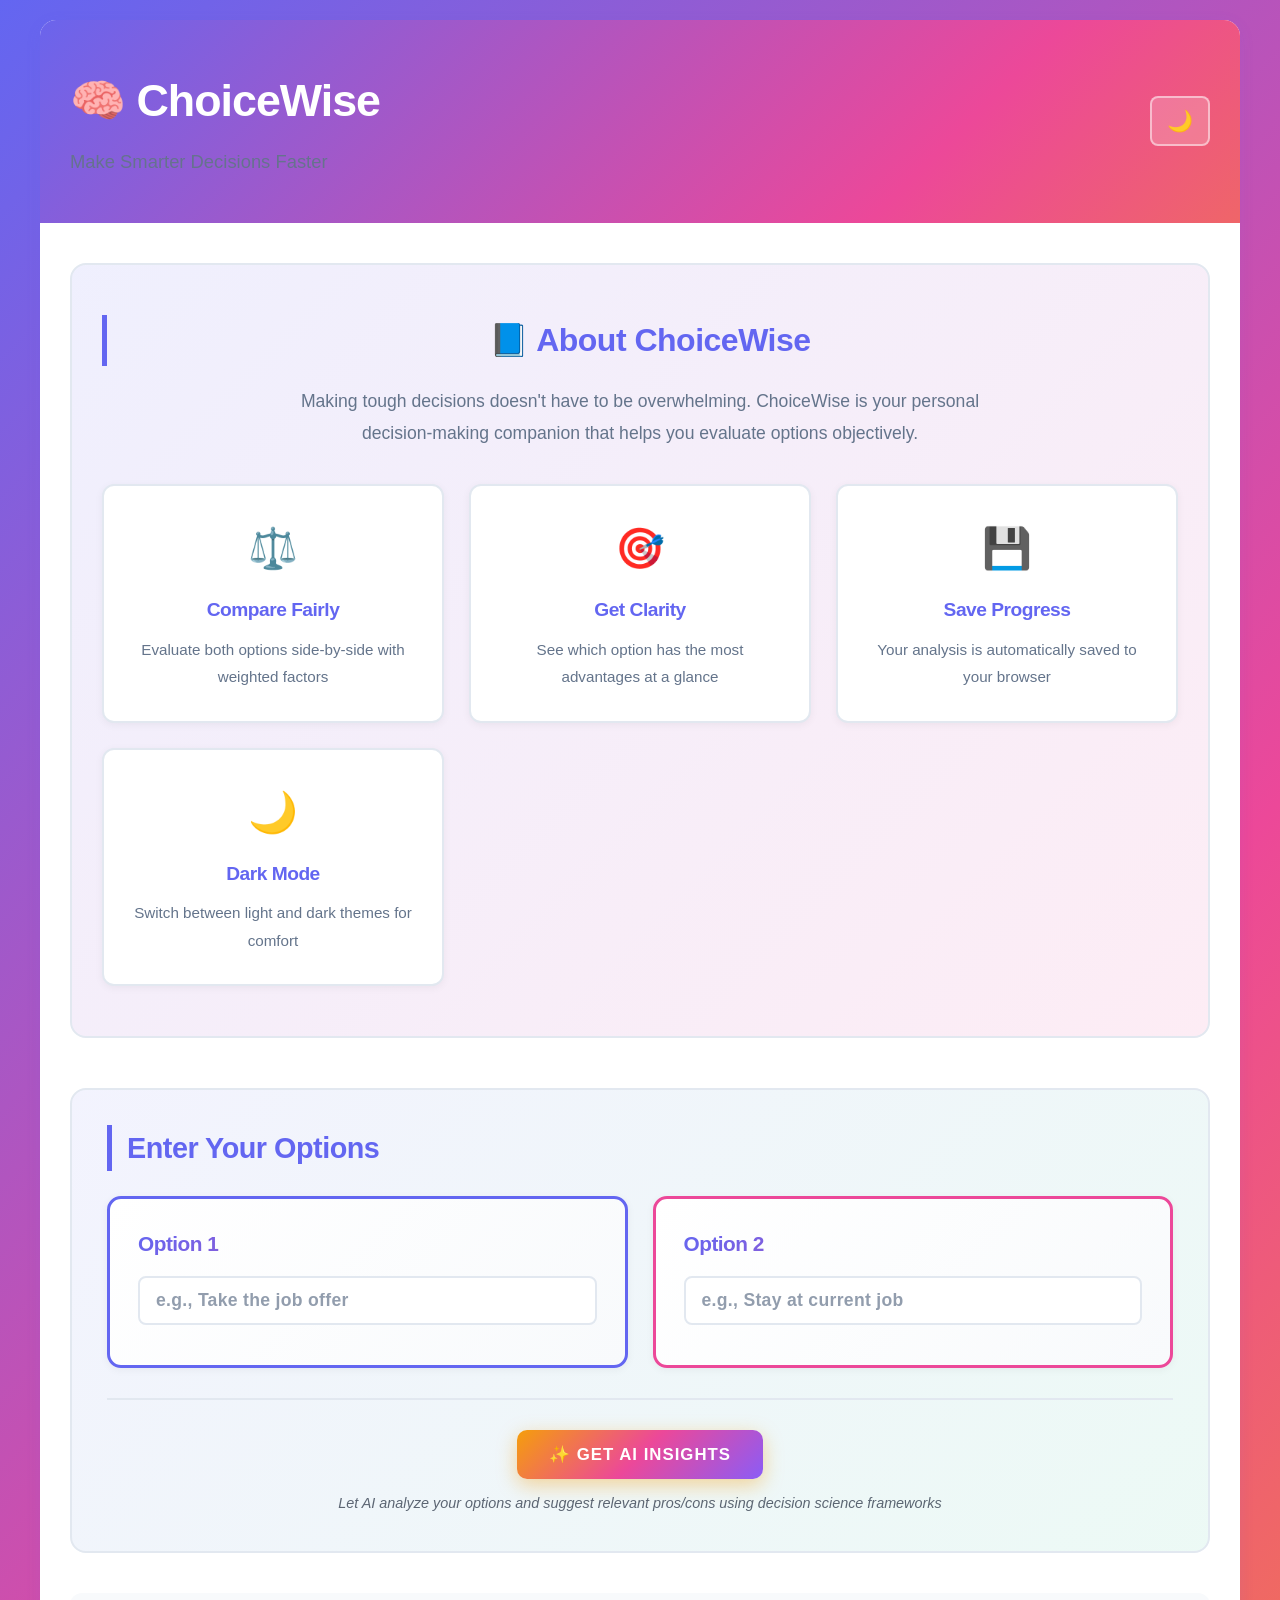
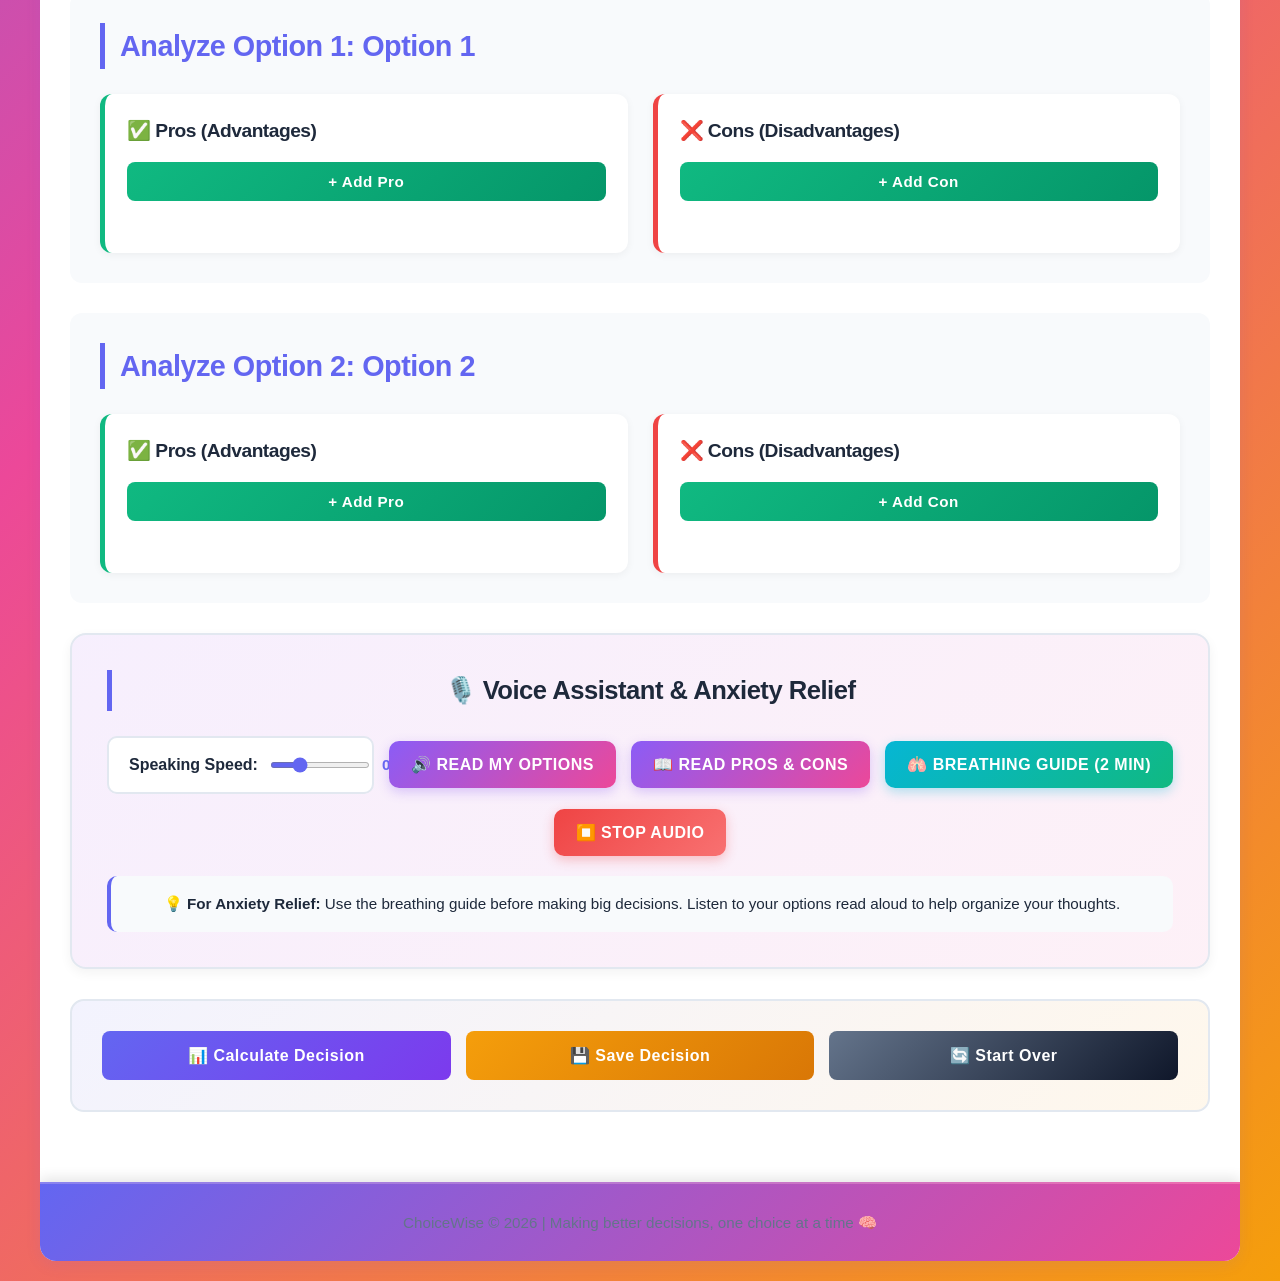
==== index.html @ 2fb67bb5 "Add files via upload" ====
<!DOCTYPE html>
<html lang="en">
<head>
    <meta charset="UTF-8">
    <meta name="viewport" content="width=device-width, initial-scale=1.0">
    <title>ChoiceWise - Smart Decision Making Tool</title>
    <link rel="stylesheet" href="style.css">
</head>
<body>
    <div class="container">
        <!-- HEADER -->
        <header>
            <div class="header-top">
                <div class="header-logo">
                    <h1>🧠 ChoiceWise</h1>
                    <p class="subtitle">Make Smarter Decisions Faster</p>
                </div>
                <button id="darkModeBtn" onclick="toggleDarkMode()" class="btn-theme" title="Toggle Dark Mode">🌙</button>
            </div>
        </header>

        <main>
            <!-- ABOUT SECTION -->
            <section class="about-section">
                <div class="about-container">
                    <div class="about-content">
                        <h2>📘 About ChoiceWise</h2>
                        <p>Making tough decisions doesn't have to be overwhelming. ChoiceWise is your personal decision-making companion that helps you evaluate options objectively.</p>
                        <div class="features-grid">
                            <div class="feature-item">
                                <span class="feature-icon">⚖️</span>
                                <h3>Compare Fairly</h3>
                                <p>Evaluate both options side-by-side with weighted factors</p>
                            </div>
                            <div class="feature-item">
                                <span class="feature-icon">🎯</span>
                                <h3>Get Clarity</h3>
                                <p>See which option has the most advantages at a glance</p>
                            </div>
                            <div class="feature-item">
                                <span class="feature-icon">💾</span>
                                <h3>Save Progress</h3>
                                <p>Your analysis is automatically saved to your browser</p>
                            </div>
                            <div class="feature-item">
                                <span class="feature-icon">🌙</span>
                                <h3>Dark Mode</h3>
                                <p>Switch between light and dark themes for comfort</p>
                            </div>
                        </div>
                    </div>
                </div>
            </section>

            <!-- SECTION 1: INPUT OPTIONS -->
            <section class="options-section">
                <h2>Enter Your Options</h2>
                <div class="options-container">
                    <!-- OPTION 1 -->
                    <div class="option-box">
                        <h3>Option 1</h3>
                        <input 
                            type="text" 
                            id="option1Input" 
                            placeholder="e.g., Take the job offer"
                            class="input-field input-option"
                        >
                    </div>

                    <!-- OPTION 2 -->
                    <div class="option-box">
                        <h3>Option 2</h3>
                        <input 
                            type="text" 
                            id="option2Input" 
                            placeholder="e.g., Stay at current job"
                            class="input-field input-option"
                        >
                    </div>
                </div>
                
                <!-- AI INSIGHTS BUTTON -->
                <div class="ai-insights-container">
                    <button onclick="generateAIInsights()" class="btn-ai-insights">✨ Get AI Insights</button>
                    <p class="ai-note">Let AI analyze your options and suggest relevant pros/cons using decision science frameworks</p>
                </div>
            </section>

            <!-- SECTION 2: PROS & CONS FOR OPTION 1 -->
            <section class="analysis-section">
                <h2>Analyze Option 1: <span id="option1Label">Option 1</span></h2>
                
                <div class="pros-cons-container">
                    <!-- OPTION 1 PROS -->
                    <div class="pros-section">
                        <h3>✅ Pros (Advantages)</h3>
                        <button onclick="addProInputField(1)" class="btn-add">+ Add Pro</button>
                        <ul id="pros1List" class="items-list"></ul>
                    </div>

                    <!-- OPTION 1 CONS -->
                    <div class="cons-section">
                        <h3>❌ Cons (Disadvantages)</h3>
                        <button onclick="addConInputField(1)" class="btn-add">+ Add Con</button>
                        <ul id="cons1List" class="items-list"></ul>
                    </div>
                </div>
            </section>

            <!-- SECTION 3: PROS & CONS FOR OPTION 2 -->
            <section class="analysis-section">
                <h2>Analyze Option 2: <span id="option2Label">Option 2</span></h2>
                
                <div class="pros-cons-container">
                    <!-- OPTION 2 PROS -->
                    <div class="pros-section">
                        <h3>✅ Pros (Advantages)</h3>
                        <button onclick="addProInputField(2)" class="btn-add">+ Add Pro</button>
                        <ul id="pros2List" class="items-list"></ul>
                    </div>

                    <!-- OPTION 2 CONS -->
                    <div class="cons-section">
                        <h3>❌ Cons (Disadvantages)</h3>
                        <button onclick="addConInputField(2)" class="btn-add">+ Add Con</button>
                        <ul id="cons2List" class="items-list"></ul>
                    </div>
                </div>
            </section>

            <!-- SECTION 3.5: VOICE & ANXIETY RELIEF -->
            <section class="voice-section">
                <h2>🎙️ Voice Assistant & Anxiety Relief</h2>
                
                <div class="voice-controls">
                    <!-- Voice Settings -->
                    <div class="voice-settings">
                        <label for="voiceSpeed">Speaking Speed:</label>
                        <input type="range" id="voiceSpeed" min="0.5" max="2" step="0.1" value="0.9" class="speed-slider">
                        <span id="speedValue">0.9x (Calm & Clear)</span>
                    </div>

                    <!-- Read Options Button -->
                    <button onclick="readOptions()" class="btn-voice">
                        🔊 Read My Options
                    </button>

                    <!-- Read Analysis Button -->
                    <button onclick="readAnalysis()" class="btn-voice">
                        📖 Read Pros & Cons
                    </button>

                    <!-- Breathing Exercise Button -->
                    <button onclick="startBreathingExercise()" class="btn-voice btn-calm">
                        🫁 Breathing Guide (2 min)
                    </button>

                    <!-- Stop Voice Button -->
                    <button onclick="stopVoice()" class="btn-voice btn-stop">
                        ⏹️ Stop Audio
                    </button>
                </div>

                <div class="voice-tips">
                    <p><strong>💡 For Anxiety Relief:</strong> Use the breathing guide before making big decisions. Listen to your options read aloud to help organize your thoughts.</p>
                </div>
            </section>

            <!-- SECTION 4: ACTION BUTTONS -->
            <section class="action-section">
                <button onclick="calculateDecision()" class="btn-calculate">📊 Calculate Decision</button>
                <button onclick="saveDecision()" class="btn-save">💾 Save Decision</button>
                <button onclick="resetAll()" class="btn-reset">🔄 Start Over</button>
            </section>

            <!-- SECTION 5: RESULTS -->
            <section class="results-section" id="resultsSection" style="display: none;">
                <h2>📈 Decision Analysis Results</h2>
                
                <div class="results-grid">
                    <!-- OPTION 1 RESULT -->
                    <div class="result-card">
                        <h3 id="resultOption1Label">Option 1</h3>
                        <div class="score-display">
                            <div class="score-value" id="option1Score">0</div>
                            <div class="score-label">Total Score</div>
                        </div>
                        <div class="score-breakdown">
                            <p><strong>Pros Score:</strong> <span id="option1ProsScore">0</span></p>
                            <p><strong>Cons Score:</strong> <span id="option1ConsScore">0</span></p>
                        </div>
                    </div>

                    <!-- OPTION 2 RESULT -->
                    <div class="result-card">
                        <h3 id="resultOption2Label">Option 2</h3>
                        <div class="score-display">
                            <div class="score-value" id="option2Score">0</div>
                            <div class="score-label">Total Score</div>
                        </div>
                        <div class="score-breakdown">
                            <p><strong>Pros Score:</strong> <span id="option2ProsScore">0</span></p>
                            <p><strong>Cons Score:</strong> <span id="option2ConsScore">0</span></p>
                        </div>
                    </div>
                </div>

                <!-- RECOMMENDATION -->
                <div class="recommendation-box" id="recommendationBox">
                    <h3>🎯 My Recommendation</h3>
                    <div id="recommendation" class="recommendation-text"></div>
                    <p class="recommendation-note">💡 Remember: This analysis is a guide, not the final decision. Trust your intuition too!</p>
                </div>
            </section>
        </main>

        <!-- FOOTER -->
        <footer>
            <p>ChoiceWise © 2026 | Making better decisions, one choice at a time 🧠</p>
        </footer>
    </div>

    <script src="script.js"></script>
</body>
</html>
---- style.css ----
/* ============================================
   DECISION HELPER - STYLE.CSS
   Clean & Professional UI for Decision Making App
   ============================================ */

/* ============ CSS VARIABLES ============ */
:root {
    /* Color Palette - Enhanced & Modern */
    --primary-color: #6366f1;
    --primary-dark: #4f46e5;
    --secondary-color: #ec4899;
    --accent-color: #f59e0b;
    --success-color: #10b981;
    --success-dark: #059669;
    --danger-color: #ef4444;
    --danger-dark: #dc2626;
    --warning-color: #f97316;
    --warning-dark: #ea580c;
    --gray-color: #64748b;
    --gray-dark: #475569;

    /* Light Mode Colors */
    --bg-color: #ffffff;
    --text-color: #1e293b;
    --text-light: #64748b;
    --border-color: #e2e8f0;
    --light-bg: #f8fafc;
    --card-shadow: 0 4px 15px rgba(99, 102, 241, 0.1);
    --page-bg: linear-gradient(135deg, #6366f1 0%, #ec4899 50%, #f59e0b 100%);
}

/* Dark Mode CSS Variables */
body.dark-mode {
    --bg-color: #0f172a;
    --text-color: #f1f5f9;
    --text-light: #cbd5e1;
    --border-color: #334155;
    --light-bg: #1e293b;
    --card-shadow: 0 4px 15px rgba(99, 102, 241, 0.2);
    --page-bg: linear-gradient(135deg, #1a1a3f 0%, #4a1a4f 50%, #3a2a1a 100%);
}

/* ============ GLOBAL STYLES ============ */
* {
    margin: 0;
    padding: 0;
    box-sizing: border-box;
}

html {
    scroll-behavior: smooth;
}

body {
    font-family: 'Segoe UI', Tahoma, Geneva, Verdana, sans-serif;
    background: var(--page-bg);
    color: var(--text-color);
    line-height: 1.6;
    min-height: 100vh;
    padding: 20px;
    transition: background 0.4s ease, color 0.4s ease;
}

/* ============ CONTAINER & LAYOUT ============ */
.container {
    max-width: 1200px;
    margin: 0 auto;
    background-color: var(--bg-color);
    border-radius: 16px;
    box-shadow: var(--card-shadow);
    overflow: hidden;
    transition: background-color 0.4s ease, box-shadow 0.4s ease;
}

main {
    padding: 40px 30px;
}

/* ============ ABOUT SECTION ============ */
.about-section {
    background: linear-gradient(135deg, rgba(99, 102, 241, 0.1) 0%, rgba(236, 72, 153, 0.1) 100%);
    padding: 50px 30px;
    border-radius: 16px;
    margin-bottom: 50px;
    border: 2px solid var(--border-color);
}

.about-container {
    max-width: 100%;
}

.about-content h2 {
    color: var(--primary-color);
    font-size: 2em;
    margin-bottom: 20px;
    text-align: center;
}

.about-content > p {
    font-size: 1.1em;
    text-align: center;
    margin-bottom: 35px;
    line-height: 1.8;
    max-width: 700px;
    margin-left: auto;
    margin-right: auto;
}

.features-grid {
    display: grid;
    grid-template-columns: repeat(auto-fit, minmax(280px, 1fr));
    gap: 25px;
    margin-top: 30px;
}

.feature-item {
    background: var(--bg-color);
    padding: 30px;
    border-radius: 12px;
    text-align: center;
    border: 2px solid var(--border-color);
    transition: all 0.3s ease;
    box-shadow: 0 2px 8px rgba(0, 0, 0, 0.05);
}

.feature-item:hover {
    transform: translateY(-5px);
    border-color: var(--primary-color);
    box-shadow: 0 8px 20px rgba(99, 102, 241, 0.15);
}

.feature-item .feature-icon {
    font-size: 2.5em;
    display: block;
    margin-bottom: 15px;
}

.feature-item h3 {
    color: var(--primary-color);
    margin-bottom: 10px;
    font-size: 1.2em;
}

.feature-item p {
    font-size: 0.95em;
    color: var(--text-light);
    margin: 0;
}

section {
    margin-bottom: 40px;
}

section:last-of-type {
    margin-bottom: 0;
}

/* ============ TYPOGRAPHY ============ */
h1, h2, h3, h4, h5, h6 {
    font-weight: 700;
    letter-spacing: -0.5px;
}

h2 {
    color: var(--primary-color);
    font-size: 1.8em;
    margin-bottom: 25px;
    padding-left: 15px;
    border-left: 5px solid var(--primary-color);
    transition: color 0.3s ease;
}

h3 {
    color: var(--text-color);
    font-size: 1.2em;
    margin-bottom: 15px;
}

p {
    color: var(--text-light);
    line-height: 1.8;
}

/* ============ HEADER SECTION ============ */
header {
    background: var(--page-bg);
    color: white;
    padding: 45px 30px;
    text-align: center;
    background-attachment: fixed;
}

.header-top {
    display: flex;
    justify-content: space-between;
    align-items: center;
    margin-bottom: 0;
    flex-wrap: wrap;
    gap: 20px;
}

.header-logo {
    flex: 1;
    text-align: left;
}

header h1 {
    font-size: 2.8em;
    margin: 0;
    text-transform: none;
    font-weight: 800;
    letter-spacing: -1px;
}

.subtitle {
    font-size: 1.15em;
    opacity: 0.95;
    margin-top: 8px;
    margin-bottom: 0;
    font-weight: 500;
}

/* Dark Mode Button */
.btn-theme {
    background-color: rgba(255, 255, 255, 0.2);
    color: white;
    border: 2px solid rgba(255, 255, 255, 0.5);
    padding: 10px 15px;
    border-radius: 8px;
    font-size: 1.3em;
    cursor: pointer;
    transition: all 0.3s ease;
    display: flex;
    align-items: center;
    justify-content: center;
    min-width: 50px;
    min-height: 50px;
}

.btn-theme:hover {
    background-color: rgba(255, 255, 255, 0.3);
    border-color: white;
    transform: scale(1.08);
}

.btn-theme:active {
    transform: scale(0.95);
}

/* ============ OPTIONS SECTION (CARDS) ============ */
.options-section {
    background: linear-gradient(135deg, rgba(99, 102, 241, 0.08) 0%, rgba(16, 185, 129, 0.08) 100%);
    padding: 35px;
    border-radius: 16px;
    margin-bottom: 40px;
    transition: background-color 0.4s ease;
    border: 2px solid var(--border-color);
}

.options-container {
    display: grid;
    grid-template-columns: 1fr 1fr;
    gap: 25px;
}

.option-box {
    background: var(--bg-color);
    padding: 28px;
    border-radius: 14px;
    border: 3px solid transparent;
    transition: all 0.3s ease;
    box-shadow: 0 2px 8px rgba(0, 0, 0, 0.05);
    background: linear-gradient(135deg, var(--bg-color) 0%, var(--light-bg) 100%);
}

.option-box:nth-child(1) {
    border-color: var(--primary-color);
}

.option-box:nth-child(2) {
    border-color: var(--secondary-color);
}

.option-box:hover {
    transform: translateY(-5px);
    box-shadow: 0 12px 25px rgba(0, 0, 0, 0.1);
}

.option-box h3 {
    background: linear-gradient(135deg, var(--primary-color) 0%, var(--secondary-color) 100%);
    -webkit-background-clip: text;
    -webkit-text-fill-color: transparent;
    background-clip: text;
    font-size: 1.3em;
    margin-bottom: 15px;
}

/* ============ AI INSIGHTS CONTAINER ============ */
.ai-insights-container {
    text-align: center;
    margin-top: 30px;
    padding-top: 30px;
    border-top: 2px solid var(--border-color);
}

.btn-ai-insights {
    background: linear-gradient(135deg, #f59e0b 0%, #ec4899 50%, #8b5cf6 100%);
    color: white;
    border: none;
    padding: 14px 32px;
    border-radius: 10px;
    font-size: 1.05em;
    font-weight: 700;
    cursor: pointer;
    transition: all 0.3s ease;
    box-shadow: 0 6px 20px rgba(245, 158, 11, 0.4);
    text-transform: uppercase;
    letter-spacing: 1px;
}

.btn-ai-insights:hover {
    transform: translateY(-3px);
    box-shadow: 0 10px 30px rgba(245, 158, 11, 0.6);
}

.btn-ai-insights:active {
    transform: translateY(-1px);
}

.ai-note {
    color: var(--text-color);
    font-size: 0.9em;
    margin-top: 12px;
    font-style: italic;
    opacity: 0.7;
}

/* ============ FORM ELEMENTS ============ */
.form-group {
    margin-bottom: 20px;
}

.input-field {
    width: 100%;
    padding: 12px 16px;
    border: 2px solid var(--border-color);
    border-radius: 8px;
    font-size: 1em;
    background-color: var(--bg-color);
    color: var(--text-color);
    transition: all 0.3s ease;
    margin-bottom: 12px;
    font-family: inherit;
}

.input-field::placeholder {
    color: var(--text-light);
    opacity: 0.7;
}

.input-field:focus {
    outline: none;
    border-color: var(--primary-color);
    box-shadow: 0 0 0 3px rgba(102, 126, 234, 0.15);
    background-color: var(--bg-color);
}

.input-option {
    font-weight: 600;
    font-size: 1.1em;
    letter-spacing: 0.3px;
}

/* Importance Selector */
.importance-selector {
    display: flex;
    align-items: center;
    gap: 12px;
    margin-bottom: 12px;
}

.importance-selector label {
    font-weight: 600;
    font-size: 0.95em;
    color: var(--text-color);
    min-width: 85px;
}

.importance-select {
    flex: 1;
    padding: 10px 12px;
    border: 2px solid var(--border-color);
    border-radius: 8px;
    background-color: var(--bg-color);
    color: var(--text-color);
    font-size: 0.95em;
    cursor: pointer;
    font-family: inherit;
    font-weight: 500;
    transition: all 0.3s ease;
}

.importance-select:focus {
    outline: none;
    border-color: var(--primary-color);
    box-shadow: 0 0 0 3px rgba(102, 126, 234, 0.15);
}

.importance-select:hover {
    border-color: var(--primary-color);
}

/* ============ ANALYSIS SECTIONS (PROS & CONS) ============ */
.analysis-section {
    background: var(--light-bg);
    padding: 30px;
    border-radius: 12px;
    margin-bottom: 30px;
    transition: background-color 0.4s ease;
}

.analysis-section h2 {
    margin-top: 0;
}

.pros-cons-container {
    display: grid;
    grid-template-columns: 1fr 1fr;
    gap: 25px;
}

.pros-section,
.cons-section {
    background: var(--bg-color);
    padding: 22px;
    border-radius: 12px;
    border-left: 5px solid var(--success-color);
    box-shadow: 0 2px 8px rgba(0, 0, 0, 0.05);
    transition: all 0.3s ease;
}

.cons-section {
    border-left-color: var(--danger-color);
}

.pros-section:hover,
.cons-section:hover {
    box-shadow: 0 6px 16px rgba(0, 0, 0, 0.1);
    transform: translateY(-2px);
}

/* ============ ITEM LISTS ============ */
.items-list {
    list-style: none;
    margin-bottom: 15px;
}

.items-list li {
    background-color: var(--light-bg);
    padding: 14px 16px;
    margin-bottom: 10px;
    border-radius: 8px;
    display: flex;
    justify-content: space-between;
    align-items: center;
    border-left: 4px solid var(--primary-color);
    flex-wrap: wrap;
    gap: 10px;
    transition: all 0.3s ease;
    box-shadow: 0 2px 6px rgba(0, 0, 0, 0.05);
}

.items-list li:hover {
    box-shadow: 0 4px 10px rgba(0, 0, 0, 0.1);
    transform: translateX(3px);
}

.items-list li span {
    flex: 1 1 auto;
    min-width: 150px;
    color: var(--text-color);
    font-size: 0.95em;
}

.items-list li .importance-badge {
    background-color: var(--primary-color);
    color: white;
    padding: 5px 12px;
    border-radius: 20px;
    font-size: 0.8em;
    font-weight: 700;
    letter-spacing: 0.5px;
    flex-shrink: 0;
}

.items-list li button {
    background-color: var(--danger-color);
    color: white;
    padding: 6px 14px;
    font-size: 0.85em;
    border-radius: 6px;
    cursor: pointer;
    border: none;
    font-weight: 600;
    transition: all 0.3s ease;
    flex-shrink: 0;
}

.items-list li button:hover {
    background-color: var(--danger-dark);
    transform: scale(1.05);
}

.items-list li button:active {
    transform: scale(0.95);
}

/* ============ BUTTONS ============ */
button {
    cursor: pointer;
    font-size: 1em;
    border: none;
    border-radius: 8px;
    transition: all 0.3s ease;
    font-weight: 600;
    letter-spacing: 0.5px;
    font-family: inherit;
}

button:active {
    transform: scale(0.97);
}

/* Add Button */
.btn-add {
    background: linear-gradient(135deg, var(--success-color) 0%, #059669 100%);
    color: white;
    padding: 11px 20px;
    width: 100%;
    margin-bottom: 15px;
    font-size: 0.95em;
    font-weight: 700;
}

.btn-add:hover {
    background: linear-gradient(135deg, var(--success-dark) 0%, #047857 100%);
    transform: translateY(-2px);
    box-shadow: 0 6px 16px rgba(16, 185, 129, 0.4);
}

/* ============ VOICE SECTION ============ */
.voice-section {
    background: linear-gradient(135deg, rgba(147, 51, 234, 0.08) 0%, rgba(236, 72, 153, 0.08) 100%);
    padding: 35px;
    border-radius: 16px;
    margin-bottom: 30px;
    border: 2px solid var(--border-color);
    box-shadow: 0 4px 12px rgba(0, 0, 0, 0.05);
}

.voice-section h2 {
    color: var(--text-color);
    margin-bottom: 25px;
    text-align: center;
    font-size: 1.6em;
}

.voice-controls {
    display: flex;
    flex-wrap: wrap;
    gap: 15px;
    justify-content: center;
    align-items: center;
    margin-bottom: 20px;
}

.voice-settings {
    display: flex;
    align-items: center;
    gap: 12px;
    background: var(--bg-color);
    padding: 14px 20px;
    border-radius: 10px;
    border: 2px solid var(--border-color);
    flex: 1;
    min-width: 250px;
}

.voice-settings label {
    font-weight: 600;
    color: var(--text-color);
    min-width: fit-content;
}

.speed-slider {
    flex: 1;
    min-width: 100px;
    height: 6px;
    border-radius: 3px;
    background: var(--border-color);
    outline: none;
    cursor: pointer;
    accent-color: var(--primary-color);
}

#speedValue {
    color: var(--primary-color);
    font-weight: 700;
    font-size: 0.95em;
    min-width: fit-content;
}

.btn-voice {
    background: linear-gradient(135deg, #8b5cf6 0%, #ec4899 100%);
    color: white;
    border: none;
    padding: 14px 22px;
    border-radius: 10px;
    font-size: 1em;
    font-weight: 700;
    cursor: pointer;
    transition: all 0.3s ease;
    box-shadow: 0 4px 12px rgba(139, 92, 246, 0.3);
    white-space: nowrap;
    text-transform: uppercase;
    letter-spacing: 0.5px;
}

.btn-voice:hover {
    transform: translateY(-3px);
    box-shadow: 0 8px 20px rgba(139, 92, 246, 0.5);
}

.btn-voice:active {
    transform: translateY(-1px);
}

.btn-calm {
    background: linear-gradient(135deg, #06b6d4 0%, #10b981 100%);
    box-shadow: 0 4px 12px rgba(6, 182, 212, 0.3);
}

.btn-calm:hover {
    box-shadow: 0 8px 20px rgba(6, 182, 212, 0.5);
}

.btn-stop {
    background: linear-gradient(135deg, #ef4444 0%, #f87171 100%);
    box-shadow: 0 4px 12px rgba(239, 68, 68, 0.3);
}

.btn-stop:hover {
    box-shadow: 0 8px 20px rgba(239, 68, 68, 0.5);
}

.voice-tips {
    background: var(--light-bg);
    padding: 16px 20px;
    border-radius: 10px;
    border-left: 4px solid var(--primary-color);
    margin-top: 20px;
    text-align: center;
}

.voice-tips p {
    color: var(--text-color);
    font-size: 0.95em;
    margin: 0;
    line-height: 1.6;
}

/* Dark mode adjustments */
.dark-mode .voice-section {
    background: linear-gradient(135deg, rgba(139, 92, 246, 0.12) 0%, rgba(236, 72, 153, 0.12) 100%);
}

/* ============ ACTION SECTION ============ */
.action-section {
    display: flex;
    flex-wrap: wrap;
    gap: 15px;
    justify-content: center;
    background: linear-gradient(135deg, rgba(99, 102, 241, 0.08) 0%, rgba(249, 158, 11, 0.08) 100%);
    padding: 30px;
    border-radius: 14px;
    margin-bottom: 30px;
    transition: background-color 0.4s ease;
    border: 2px solid var(--border-color);
}

.action-section button {
    flex: 1;
    min-width: 180px;
    padding: 15px 30px;
    font-size: 1em;
}

/* Calculate Button */
.btn-calculate {
    background: linear-gradient(135deg, var(--primary-color) 0%, #7c3aed 100%);
    color: white;
}

.btn-calculate:hover {
    background: linear-gradient(135deg, var(--primary-dark) 0%, #6d28d9 100%);
    transform: translateY(-2px);
    box-shadow: 0 8px 20px rgba(99, 102, 241, 0.5);
}

/* Save Button */
.btn-save {
    background: linear-gradient(135deg, var(--accent-color) 0%, #d97706 100%);
    color: white;
}

.btn-save:hover {
    background: linear-gradient(135deg, #f59e0b 0%, #b45309 100%);
    transform: translateY(-2px);
    box-shadow: 0 8px 20px rgba(245, 158, 11, 0.5);
}

/* Reset Button */
.btn-reset {
    background: linear-gradient(135deg, var(--gray-color) 0%, #0f172a 100%);
    color: white;
}

.btn-reset:hover {
    background: linear-gradient(135deg, var(--gray-dark) 0%, #1e293b 100%);
    transform: translateY(-2px);
    box-shadow: 0 8px 16px rgba(0, 0, 0, 0.3);
}

/* ============ RESULTS SECTION ============ */
.results-section {
    background: linear-gradient(135deg, rgba(99, 102, 241, 0.08) 0%, rgba(16, 185, 129, 0.08) 100%);
    padding: 35px;
    border-radius: 14px;
    animation: slideIn 0.5s cubic-bezier(0.34, 1.56, 0.64, 1);
    transition: background-color 0.4s ease;
    border: 2px solid var(--border-color);
}

@keyframes slideIn {
    from {
        opacity: 0;
        transform: translateY(20px);
    }
    to {
        opacity: 1;
        transform: translateY(0);
    }
}

/* Results Grid */
.results-grid {
    display: grid;
    grid-template-columns: 1fr 1fr;
    gap: 25px;
    margin-bottom: 30px;
}

/* Result Cards */
.result-card {
    background: var(--bg-color);
    padding: 28px;
    border-radius: 12px;
    border: 2px solid var(--border-color);
    text-align: center;
    transition: all 0.3s ease;
    box-shadow: 0 4px 12px rgba(0, 0, 0, 0.05);
}

.result-card:hover {
    transform: translateY(-5px);
    box-shadow: 0 12px 28px rgba(0, 0, 0, 0.12);
    border-color: var(--primary-color);
}

.result-card h3 {
    color: var(--primary-color);
    margin-bottom: 20px;
    font-size: 1.3em;
}

/* Score Display */
.score-display {
    background: var(--page-bg);
    color: white;
    padding: 30px;
    border-radius: 12px;
    margin-bottom: 20px;
    box-shadow: 0 6px 16px rgba(102, 126, 234, 0.2);
}

.score-value {
    font-size: 3.5em;
    font-weight: 800;
    margin-bottom: 12px;
    letter-spacing: -1px;
}

.score-label {
    font-size: 1.05em;
    opacity: 0.95;
    font-weight: 500;
}

/* Score Breakdown */
.score-breakdown {
    text-align: left;
}

.score-breakdown p {
    padding: 12px 0;
    border-bottom: 1px solid var(--border-color);
    color: var(--text-color);
    display: flex;
    justify-content: space-between;
    align-items: center;
    font-size: 0.95em;
}

.score-breakdown p:last-child {
    border-bottom: none;
}

.score-breakdown strong {
    color: var(--text-color);
    font-weight: 700;
}

/* ============ RECOMMENDATION BOX ============ */
.recommendation-box {
    background: linear-gradient(135deg, rgba(99, 102, 241, 0.05) 0%, rgba(236, 72, 153, 0.05) 100%);
    padding: 35px;
    border-radius: 14px;
    border: 3px solid var(--primary-color);
    text-align: center;
    box-shadow: 0 4px 12px rgba(99, 102, 241, 0.1);
    transition: all 0.3s ease;
}

.recommendation-box:hover {
    box-shadow: 0 12px 28px rgba(99, 102, 241, 0.2);
    transform: translateY(-3px);
}

.recommendation-box h3 {
    color: var(--primary-color);
    margin-bottom: 18px;
    font-size: 1.4em;
}

.recommendation-text {
    font-size: 1.1em;
    font-weight: 600;
    margin-bottom: 18px;
    line-height: 1.9;
    color: var(--text-color);
}

.recommendation-text p {
    margin-bottom: 10px;
}

.recommendation-note {
    font-size: 0.9em;
    color: var(--text-light);
    font-style: italic;
    margin-top: 15px;
}

/* ============ FOOTER ============ */
footer {
    background: linear-gradient(135deg, var(--primary-color) 0%, var(--secondary-color) 100%);
    color: white;
    text-align: center;
    padding: 25px 30px;
    border-top: 2px solid rgba(255, 255, 255, 0.2);
    font-size: 0.95em;
    font-weight: 500;
    box-shadow: 0 -4px 12px rgba(0, 0, 0, 0.1);
}

.dark-mode footer {
    box-shadow: 0 -4px 12px rgba(0, 0, 0, 0.3);
}

/* ============ RESPONSIVE DESIGN ============ */
@media (max-width: 900px) {
    main {
        padding: 30px 20px;
    }

    header {
        padding: 30px 20px;
    }

    header h1 {
        font-size: 2em;
    }

    h2 {
        font-size: 1.5em;
    }
}

@media (max-width: 768px) {
    /* Grid Layouts */
    .options-container,
    .pros-cons-container,
    .results-grid {
        grid-template-columns: 1fr;
        gap: 20px;
    }

    /* Header */
    .header-top {
        flex-direction: column;
        align-items: stretch;
    }

    header h1 {
        font-size: 1.6em;
    }

    .btn-theme {
        align-self: flex-start;
    }

    /* Action Buttons */
    .action-section {
        flex-direction: column;
        gap: 10px;
    }

    .action-section button {
        width: 100%;
        min-width: unset;
    }

    /* Voice Controls */
    .voice-controls {
        flex-direction: column;
    }

    .voice-settings {
        flex: 1;
        width: 100%;
        min-width: unset;
    }

    .btn-voice {
        width: 100%;
    }

    /* Lists */
    .items-list li {
        flex-direction: column;
        align-items: flex-start;
    }

    /* Score Display */
    .score-value {
        font-size: 2.5em;
    }

    /* Main Padding */
    main {
        padding: 20px 15px;
    }

    section {
        margin-bottom: 30px;
    }

    .analysis-section,
    .options-section {
        padding: 20px;
    }
}

@media (max-width: 480px) {
    /* Container & Borders */
    .container {
        border-radius: 8px;
    }

    /* Header */
    header {
        padding: 20px 15px;
        text-align: left;
    }

    .header-top {
        gap: 10px;
    }

    header h1 {
        font-size: 1.3em;
        margin-bottom: 5px;
    }

    .subtitle {
        font-size: 0.9em;
    }

    /* Typography */
    h2 {
        font-size: 1.2em;
        margin-bottom: 15px;
        padding-left: 12px;
    }

    h3 {
        font-size: 1em;
    }

    /* Sections */
    main {
        padding: 15px;
    }

    section {
        margin-bottom: 20px;
    }

    .analysis-section {
        padding: 15px;
    }

    .result-card {
        padding: 15px;
    }

    .recommendation-box {
        padding: 18px;
    }

    /* Forms */
    .importance-selector {
        flex-direction: column;
        align-items: flex-start;
        gap: 8px;
    }

    .importance-selector label {
        min-width: none;
    }

    .importance-select {
        width: 100%;
    }

    /* Buttons */
    .btn-add,
    .action-section button,
    .btn-voice {
        padding: 12px 15px;
        font-size: 0.9em;
    }

    .voice-settings {
        flex-direction: column;
        align-items: flex-start;
        gap: 8px;
    }

    .speed-slider {
        width: 100%;
    }

    /* Score */
    .score-value {
        font-size: 2em;
    }

    /* Footer */
    footer {
        padding: 15px;
        font-size: 0.85em;
    }

    .items-list li .importance-badge {
        padding: 4px 8px;
        font-size: 0.7em;
    }

    .items-list li button {
        padding: 5px 10px;
        font-size: 0.8em;
    }
}
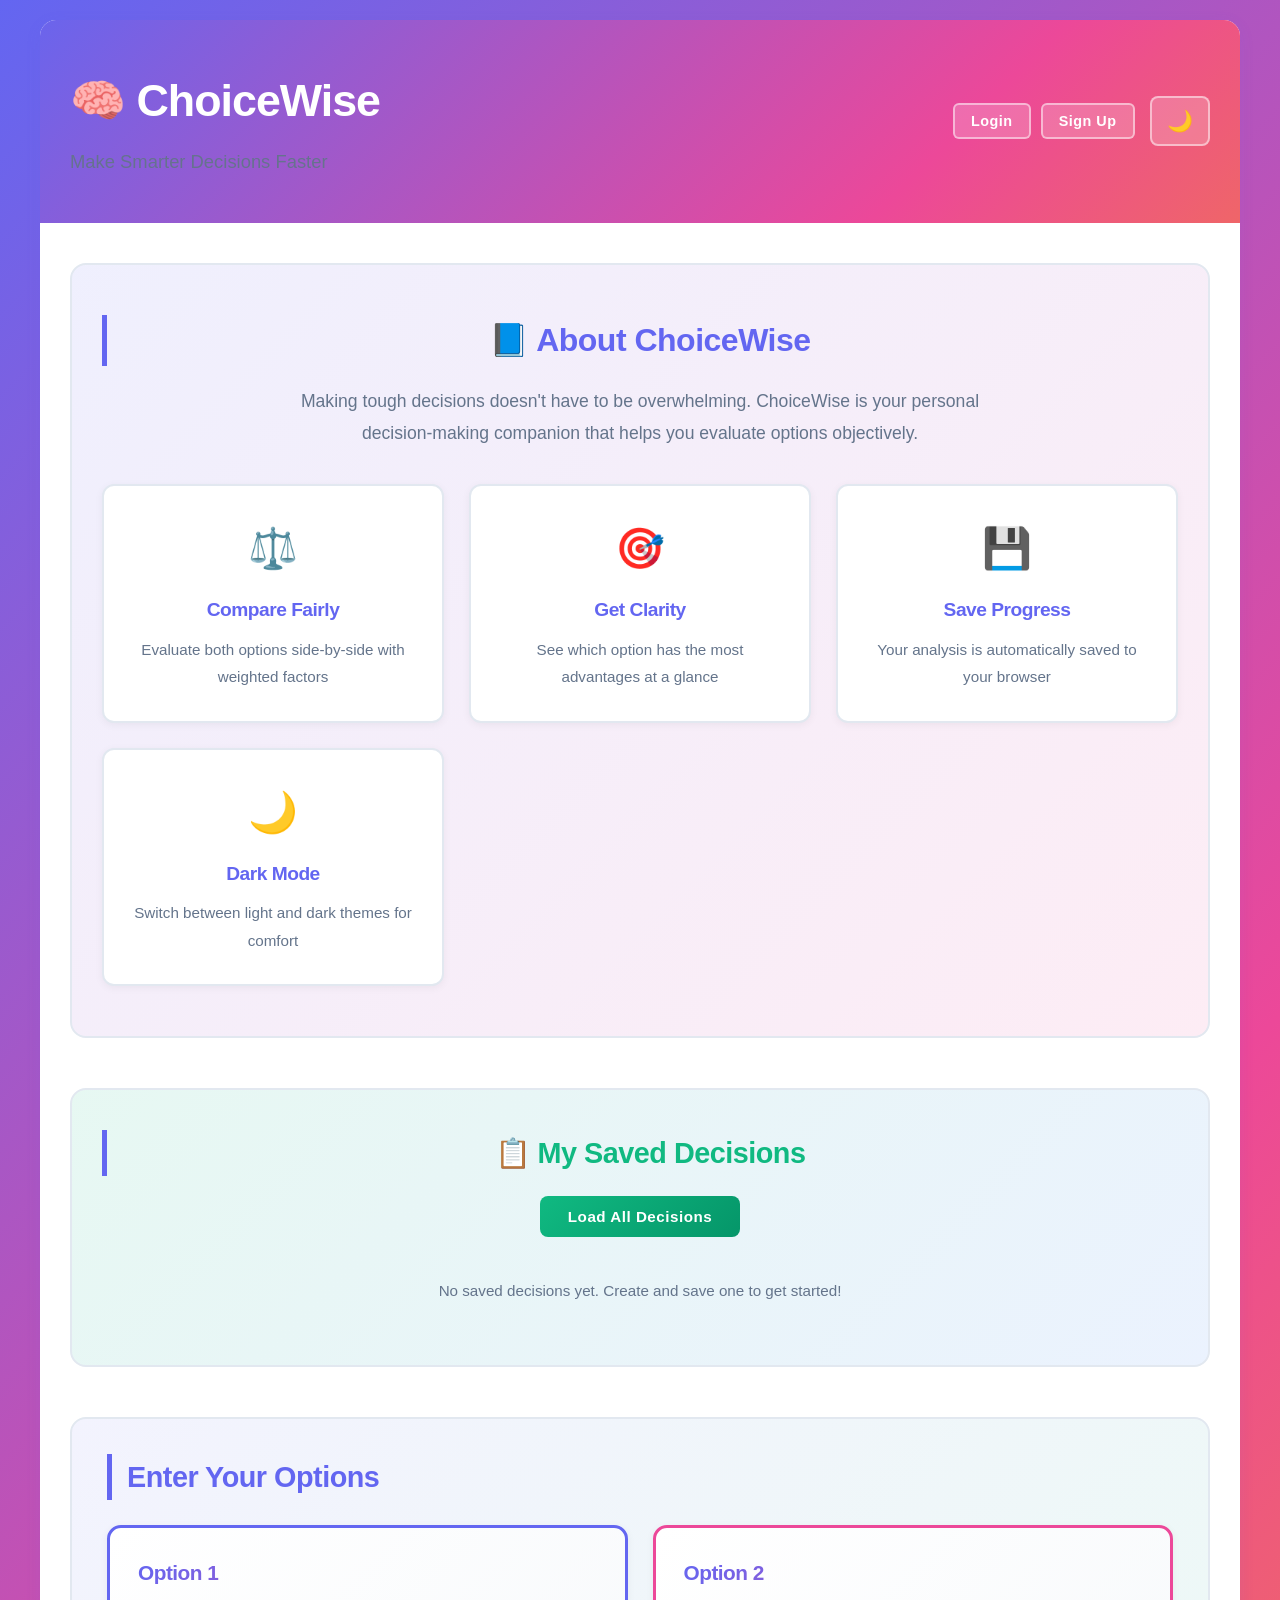
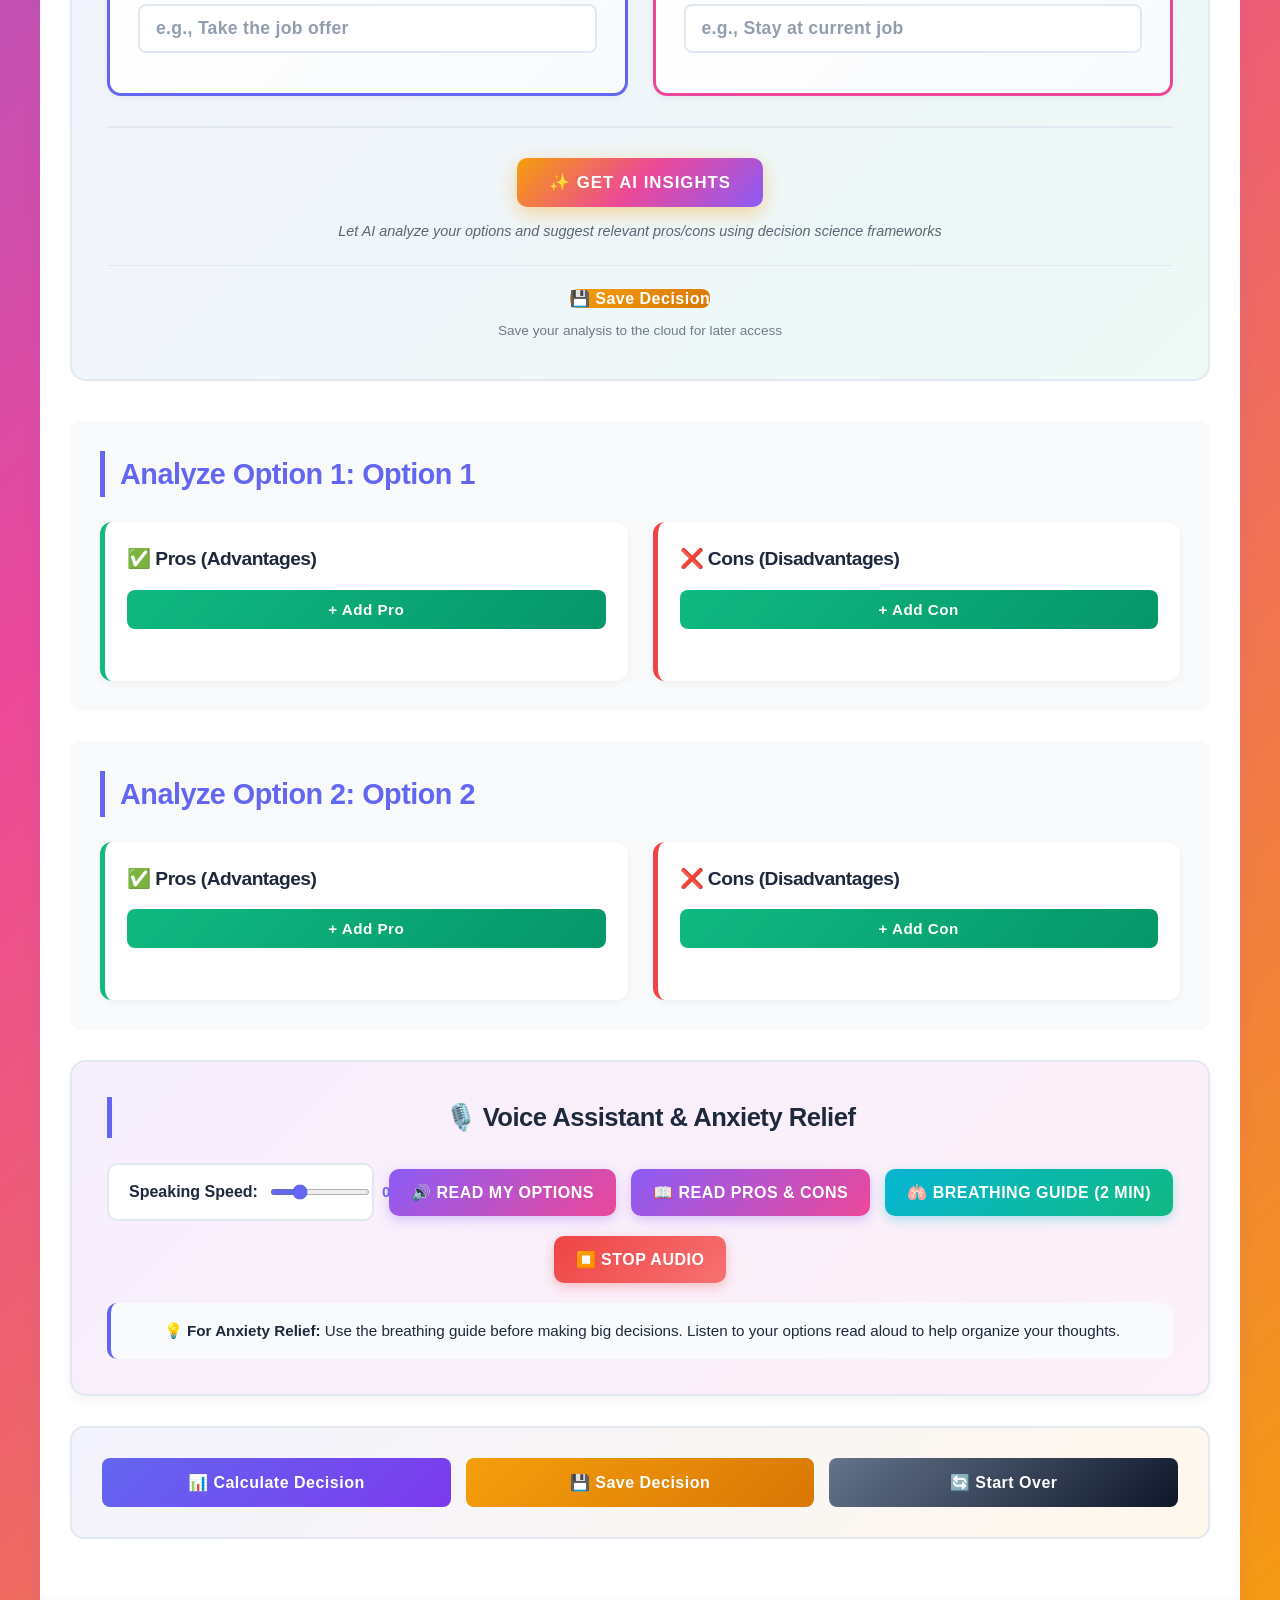
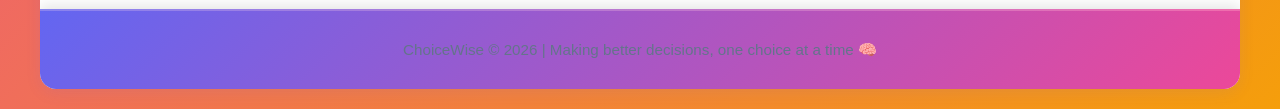
==== commit 9642d766: "Initial commit: ChoiceWise ready for Render" ====
--- a/index.html
+++ b/index.html
@@ -1,225 +1,290 @@
-<!DOCTYPE html>
-<html lang="en">
-<head>
-    <meta charset="UTF-8">
-    <meta name="viewport" content="width=device-width, initial-scale=1.0">
-    <title>ChoiceWise - Smart Decision Making Tool</title>
-    <link rel="stylesheet" href="style.css">
-</head>
-<body>
-    <div class="container">
-        <!-- HEADER -->
-        <header>
-            <div class="header-top">
-                <div class="header-logo">
-                    <h1>🧠 ChoiceWise</h1>
-                    <p class="subtitle">Make Smarter Decisions Faster</p>
-                </div>
-                <button id="darkModeBtn" onclick="toggleDarkMode()" class="btn-theme" title="Toggle Dark Mode">🌙</button>
-            </div>
-        </header>
-
-        <main>
-            <!-- ABOUT SECTION -->
-            <section class="about-section">
-                <div class="about-container">
-                    <div class="about-content">
-                        <h2>📘 About ChoiceWise</h2>
-                        <p>Making tough decisions doesn't have to be overwhelming. ChoiceWise is your personal decision-making companion that helps you evaluate options objectively.</p>
-                        <div class="features-grid">
-                            <div class="feature-item">
-                                <span class="feature-icon">⚖️</span>
-                                <h3>Compare Fairly</h3>
-                                <p>Evaluate both options side-by-side with weighted factors</p>
-                            </div>
-                            <div class="feature-item">
-                                <span class="feature-icon">🎯</span>
-                                <h3>Get Clarity</h3>
-                                <p>See which option has the most advantages at a glance</p>
-                            </div>
-                            <div class="feature-item">
-                                <span class="feature-icon">💾</span>
-                                <h3>Save Progress</h3>
-                                <p>Your analysis is automatically saved to your browser</p>
-                            </div>
-                            <div class="feature-item">
-                                <span class="feature-icon">🌙</span>
-                                <h3>Dark Mode</h3>
-                                <p>Switch between light and dark themes for comfort</p>
-                            </div>
-                        </div>
-                    </div>
-                </div>
-            </section>
-
-            <!-- SECTION 1: INPUT OPTIONS -->
-            <section class="options-section">
-                <h2>Enter Your Options</h2>
-                <div class="options-container">
-                    <!-- OPTION 1 -->
-                    <div class="option-box">
-                        <h3>Option 1</h3>
-                        <input 
-                            type="text" 
-                            id="option1Input" 
-                            placeholder="e.g., Take the job offer"
-                            class="input-field input-option"
-                        >
-                    </div>
-
-                    <!-- OPTION 2 -->
-                    <div class="option-box">
-                        <h3>Option 2</h3>
-                        <input 
-                            type="text" 
-                            id="option2Input" 
-                            placeholder="e.g., Stay at current job"
-                            class="input-field input-option"
-                        >
-                    </div>
-                </div>
-                
-                <!-- AI INSIGHTS BUTTON -->
-                <div class="ai-insights-container">
-                    <button onclick="generateAIInsights()" class="btn-ai-insights">✨ Get AI Insights</button>
-                    <p class="ai-note">Let AI analyze your options and suggest relevant pros/cons using decision science frameworks</p>
-                </div>
-            </section>
-
-            <!-- SECTION 2: PROS & CONS FOR OPTION 1 -->
-            <section class="analysis-section">
-                <h2>Analyze Option 1: <span id="option1Label">Option 1</span></h2>
-                
-                <div class="pros-cons-container">
-                    <!-- OPTION 1 PROS -->
-                    <div class="pros-section">
-                        <h3>✅ Pros (Advantages)</h3>
-                        <button onclick="addProInputField(1)" class="btn-add">+ Add Pro</button>
-                        <ul id="pros1List" class="items-list"></ul>
-                    </div>
-
-                    <!-- OPTION 1 CONS -->
-                    <div class="cons-section">
-                        <h3>❌ Cons (Disadvantages)</h3>
-                        <button onclick="addConInputField(1)" class="btn-add">+ Add Con</button>
-                        <ul id="cons1List" class="items-list"></ul>
-                    </div>
-                </div>
-            </section>
-
-            <!-- SECTION 3: PROS & CONS FOR OPTION 2 -->
-            <section class="analysis-section">
-                <h2>Analyze Option 2: <span id="option2Label">Option 2</span></h2>
-                
-                <div class="pros-cons-container">
-                    <!-- OPTION 2 PROS -->
-                    <div class="pros-section">
-                        <h3>✅ Pros (Advantages)</h3>
-                        <button onclick="addProInputField(2)" class="btn-add">+ Add Pro</button>
-                        <ul id="pros2List" class="items-list"></ul>
-                    </div>
-
-                    <!-- OPTION 2 CONS -->
-                    <div class="cons-section">
-                        <h3>❌ Cons (Disadvantages)</h3>
-                        <button onclick="addConInputField(2)" class="btn-add">+ Add Con</button>
-                        <ul id="cons2List" class="items-list"></ul>
-                    </div>
-                </div>
-            </section>
-
-            <!-- SECTION 3.5: VOICE & ANXIETY RELIEF -->
-            <section class="voice-section">
-                <h2>🎙️ Voice Assistant & Anxiety Relief</h2>
-                
-                <div class="voice-controls">
-                    <!-- Voice Settings -->
-                    <div class="voice-settings">
-                        <label for="voiceSpeed">Speaking Speed:</label>
-                        <input type="range" id="voiceSpeed" min="0.5" max="2" step="0.1" value="0.9" class="speed-slider">
-                        <span id="speedValue">0.9x (Calm & Clear)</span>
-                    </div>
-
-                    <!-- Read Options Button -->
-                    <button onclick="readOptions()" class="btn-voice">
-                        🔊 Read My Options
-                    </button>
-
-                    <!-- Read Analysis Button -->
-                    <button onclick="readAnalysis()" class="btn-voice">
-                        📖 Read Pros & Cons
-                    </button>
-
-                    <!-- Breathing Exercise Button -->
-                    <button onclick="startBreathingExercise()" class="btn-voice btn-calm">
-                        🫁 Breathing Guide (2 min)
-                    </button>
-
-                    <!-- Stop Voice Button -->
-                    <button onclick="stopVoice()" class="btn-voice btn-stop">
-                        ⏹️ Stop Audio
-                    </button>
-                </div>
-
-                <div class="voice-tips">
-                    <p><strong>💡 For Anxiety Relief:</strong> Use the breathing guide before making big decisions. Listen to your options read aloud to help organize your thoughts.</p>
-                </div>
-            </section>
-
-            <!-- SECTION 4: ACTION BUTTONS -->
-            <section class="action-section">
-                <button onclick="calculateDecision()" class="btn-calculate">📊 Calculate Decision</button>
-                <button onclick="saveDecision()" class="btn-save">💾 Save Decision</button>
-                <button onclick="resetAll()" class="btn-reset">🔄 Start Over</button>
-            </section>
-
-            <!-- SECTION 5: RESULTS -->
-            <section class="results-section" id="resultsSection" style="display: none;">
-                <h2>📈 Decision Analysis Results</h2>
-                
-                <div class="results-grid">
-                    <!-- OPTION 1 RESULT -->
-                    <div class="result-card">
-                        <h3 id="resultOption1Label">Option 1</h3>
-                        <div class="score-display">
-                            <div class="score-value" id="option1Score">0</div>
-                            <div class="score-label">Total Score</div>
-                        </div>
-                        <div class="score-breakdown">
-                            <p><strong>Pros Score:</strong> <span id="option1ProsScore">0</span></p>
-                            <p><strong>Cons Score:</strong> <span id="option1ConsScore">0</span></p>
-                        </div>
-                    </div>
-
-                    <!-- OPTION 2 RESULT -->
-                    <div class="result-card">
-                        <h3 id="resultOption2Label">Option 2</h3>
-                        <div class="score-display">
-                            <div class="score-value" id="option2Score">0</div>
-                            <div class="score-label">Total Score</div>
-                        </div>
-                        <div class="score-breakdown">
-                            <p><strong>Pros Score:</strong> <span id="option2ProsScore">0</span></p>
-                            <p><strong>Cons Score:</strong> <span id="option2ConsScore">0</span></p>
-                        </div>
-                    </div>
-                </div>
-
-                <!-- RECOMMENDATION -->
-                <div class="recommendation-box" id="recommendationBox">
-                    <h3>🎯 My Recommendation</h3>
-                    <div id="recommendation" class="recommendation-text"></div>
-                    <p class="recommendation-note">💡 Remember: This analysis is a guide, not the final decision. Trust your intuition too!</p>
-                </div>
-            </section>
-        </main>
-
-        <!-- FOOTER -->
-        <footer>
-            <p>ChoiceWise © 2026 | Making better decisions, one choice at a time 🧠</p>
-        </footer>
-    </div>
-
-    <script src="script.js"></script>
-</body>
-</html>
+<!DOCTYPE html>
+<html lang="en">
+<head>
+    <meta charset="UTF-8">
+    <meta name="viewport" content="width=device-width, initial-scale=1.0">
+    <title>ChoiceWise - Smart Decision Making Tool</title>
+    <link rel="stylesheet" href="style.css">
+</head>
+<body>
+    <div class="container">
+        <!-- HEADER -->
+        <header>
+            <div class="header-top">
+                <div class="header-logo">
+                    <h1>🧠 ChoiceWise</h1>
+                    <p class="subtitle">Make Smarter Decisions Faster</p>
+                </div>
+                <div class="header-actions">
+                    <div id="userProfile" class="user-profile" style="display: none;">
+                        <span id="userGreeting">👤 Guest</span>
+                        <button onclick="logout()" class="btn-logout">Logout</button>
+                    </div>
+                    <div id="authButtons" class="auth-buttons">
+                        <button onclick="openAuthModal('login')" class="btn-login">Login</button>
+                        <button onclick="openAuthModal('signup')" class="btn-signup">Sign Up</button>
+                    </div>
+                    <button id="darkModeBtn" onclick="toggleDarkMode()" class="btn-theme" title="Toggle Dark Mode">🌙</button>
+                </div>
+            </div>
+        </header>
+
+        <!-- AUTH MODAL -->
+        <div id="authModal" class="auth-modal" style="display: none;">
+            <div class="auth-modal-content">
+                <button onclick="closeAuthModal()" class="btn-close-modal">✕</button>
+                
+                <!-- LOGIN FORM -->
+                <div id="loginForm" class="auth-form" style="display: none;">
+                    <h2>Login</h2>
+                    <input type="text" id="loginUsername" placeholder="Username" class="auth-input">
+                    <input type="password" id="loginPassword" placeholder="Password" class="auth-input">
+                    <button onclick="handleLogin()" class="btn-auth">Login</button>
+                    <p class="auth-toggle">Don't have an account? <a onclick="openAuthModal('signup')">Sign Up</a></p>
+                </div>
+
+                <!-- SIGNUP FORM -->
+                <div id="signupForm" class="auth-form" style="display: none;">
+                    <h2>Create Account</h2>
+                    <input type="text" id="signupUsername" placeholder="Username" class="auth-input">
+                    <input type="email" id="signupEmail" placeholder="Email (optional)" class="auth-input">
+                    <input type="password" id="signupPassword" placeholder="Password" class="auth-input">
+                    <input type="password" id="signupPasswordConfirm" placeholder="Confirm Password" class="auth-input">
+                    <button onclick="handleSignup()" class="btn-auth">Sign Up</button>
+                    <p class="auth-toggle">Already have an account? <a onclick="openAuthModal('login')">Login</a></p>
+                </div>
+            </div>
+        </div>
+
+        <main>
+            <!-- ABOUT SECTION -->
+            <section class="about-section">
+                <div class="about-container">
+                    <div class="about-content">
+                        <h2>📘 About ChoiceWise</h2>
+                        <p>Making tough decisions doesn't have to be overwhelming. ChoiceWise is your personal decision-making companion that helps you evaluate options objectively.</p>
+                        <div class="features-grid">
+                            <div class="feature-item">
+                                <span class="feature-icon">⚖️</span>
+                                <h3>Compare Fairly</h3>
+                                <p>Evaluate both options side-by-side with weighted factors</p>
+                            </div>
+                            <div class="feature-item">
+                                <span class="feature-icon">🎯</span>
+                                <h3>Get Clarity</h3>
+                                <p>See which option has the most advantages at a glance</p>
+                            </div>
+                            <div class="feature-item">
+                                <span class="feature-icon">💾</span>
+                                <h3>Save Progress</h3>
+                                <p>Your analysis is automatically saved to your browser</p>
+                            </div>
+                            <div class="feature-item">
+                                <span class="feature-icon">🌙</span>
+                                <h3>Dark Mode</h3>
+                                <p>Switch between light and dark themes for comfort</p>
+                            </div>
+                        </div>
+                    </div>
+                </div>
+            </section>
+
+            <!-- MY DECISIONS SECTION -->
+            <section class="my-decisions-section">
+                <h2>📋 My Saved Decisions</h2>
+                <button onclick="loadAllDecisions()" class="btn-load-all">Load All Decisions</button>
+                <div id="decisionsList" class="decisions-list" style="display: none;">
+                    <table class="decisions-table">
+                        <thead>
+                            <tr>
+                                <th>ID</th>
+                                <th>Option 1</th>
+                                <th>Option 2</th>
+                                <th>Created</th>
+                                <th>Action</th>
+                            </tr>
+                        </thead>
+                        <tbody id="decisionsTableBody">
+                        </tbody>
+                    </table>
+                </div>
+                <p id="noDecisions" class="info-text">No saved decisions yet. Create and save one to get started!</p>
+            </section>
+
+            <!-- SECTION 1: INPUT OPTIONS -->
+            <section class="options-section">
+                <h2>Enter Your Options</h2>
+                <div class="options-container">
+                    <!-- OPTION 1 -->
+                    <div class="option-box">
+                        <h3>Option 1</h3>
+                        <input 
+                            type="text" 
+                            id="option1Input" 
+                            placeholder="e.g., Take the job offer"
+                            class="input-field input-option"
+                        >
+                    </div>
+
+                    <!-- OPTION 2 -->
+                    <div class="option-box">
+                        <h3>Option 2</h3>
+                        <input 
+                            type="text" 
+                            id="option2Input" 
+                            placeholder="e.g., Stay at current job"
+                            class="input-field input-option"
+                        >
+                    </div>
+                </div>
+                
+                <!-- AI INSIGHTS BUTTON -->
+                <div class="ai-insights-container">
+                    <button onclick="generateAIInsights()" class="btn-ai-insights">✨ Get AI Insights</button>
+                    <p class="ai-note">Let AI analyze your options and suggest relevant pros/cons using decision science frameworks</p>
+                </div>
+                
+                <!-- SAVE DECISION BUTTON -->
+                <div class="save-section">
+                    <button onclick="saveDecision()" class="btn-save">💾 Save Decision</button>
+                    <p class="save-note">Save your analysis to the cloud for later access</p>
+                </div>
+            </section>
+
+            <!-- SECTION 2: PROS & CONS FOR OPTION 1 -->
+            <section class="analysis-section">
+                <h2>Analyze Option 1: <span id="option1Label">Option 1</span></h2>
+                
+                <div class="pros-cons-container">
+                    <!-- OPTION 1 PROS -->
+                    <div class="pros-section">
+                        <h3>✅ Pros (Advantages)</h3>
+                        <button onclick="addProInputField(1)" class="btn-add">+ Add Pro</button>
+                        <ul id="pros1List" class="items-list"></ul>
+                    </div>
+
+                    <!-- OPTION 1 CONS -->
+                    <div class="cons-section">
+                        <h3>❌ Cons (Disadvantages)</h3>
+                        <button onclick="addConInputField(1)" class="btn-add">+ Add Con</button>
+                        <ul id="cons1List" class="items-list"></ul>
+                    </div>
+                </div>
+            </section>
+
+            <!-- SECTION 3: PROS & CONS FOR OPTION 2 -->
+            <section class="analysis-section">
+                <h2>Analyze Option 2: <span id="option2Label">Option 2</span></h2>
+                
+                <div class="pros-cons-container">
+                    <!-- OPTION 2 PROS -->
+                    <div class="pros-section">
+                        <h3>✅ Pros (Advantages)</h3>
+                        <button onclick="addProInputField(2)" class="btn-add">+ Add Pro</button>
+                        <ul id="pros2List" class="items-list"></ul>
+                    </div>
+
+                    <!-- OPTION 2 CONS -->
+                    <div class="cons-section">
+                        <h3>❌ Cons (Disadvantages)</h3>
+                        <button onclick="addConInputField(2)" class="btn-add">+ Add Con</button>
+                        <ul id="cons2List" class="items-list"></ul>
+                    </div>
+                </div>
+            </section>
+
+            <!-- SECTION 3.5: VOICE & ANXIETY RELIEF -->
+            <section class="voice-section">
+                <h2>🎙️ Voice Assistant & Anxiety Relief</h2>
+                
+                <div class="voice-controls">
+                    <!-- Voice Settings -->
+                    <div class="voice-settings">
+                        <label for="voiceSpeed">Speaking Speed:</label>
+                        <input type="range" id="voiceSpeed" min="0.5" max="2" step="0.1" value="0.9" class="speed-slider">
+                        <span id="speedValue">0.9x (Calm & Clear)</span>
+                    </div>
+
+                    <!-- Read Options Button -->
+                    <button onclick="readOptions()" class="btn-voice">
+                        🔊 Read My Options
+                    </button>
+
+                    <!-- Read Analysis Button -->
+                    <button onclick="readAnalysis()" class="btn-voice">
+                        📖 Read Pros & Cons
+                    </button>
+
+                    <!-- Breathing Exercise Button -->
+                    <button onclick="startBreathingExercise()" class="btn-voice btn-calm">
+                        🫁 Breathing Guide (2 min)
+                    </button>
+
+                    <!-- Stop Voice Button -->
+                    <button onclick="stopVoice()" class="btn-voice btn-stop">
+                        ⏹️ Stop Audio
+                    </button>
+                </div>
+
+                <div class="voice-tips">
+                    <p><strong>💡 For Anxiety Relief:</strong> Use the breathing guide before making big decisions. Listen to your options read aloud to help organize your thoughts.</p>
+                </div>
+            </section>
+
+            <!-- SECTION 4: ACTION BUTTONS -->
+            <section class="action-section">
+                <button onclick="calculateDecision()" class="btn-calculate">📊 Calculate Decision</button>
+                <button onclick="saveDecision()" class="btn-save">💾 Save Decision</button>
+                <button onclick="resetAll()" class="btn-reset">🔄 Start Over</button>
+            </section>
+
+            <!-- SECTION 5: RESULTS -->
+            <section class="results-section" id="resultsSection" style="display: none;">
+                <h2>📈 Decision Analysis Results</h2>
+                
+                <div class="results-grid">
+                    <!-- OPTION 1 RESULT -->
+                    <div class="result-card">
+                        <h3 id="resultOption1Label">Option 1</h3>
+                        <div class="score-display">
+                            <div class="score-value" id="option1Score">0</div>
+                            <div class="score-label">Total Score</div>
+                        </div>
+                        <div class="score-breakdown">
+                            <p><strong>Pros Score:</strong> <span id="option1ProsScore">0</span></p>
+                            <p><strong>Cons Score:</strong> <span id="option1ConsScore">0</span></p>
+                        </div>
+                    </div>
+
+                    <!-- OPTION 2 RESULT -->
+                    <div class="result-card">
+                        <h3 id="resultOption2Label">Option 2</h3>
+                        <div class="score-display">
+                            <div class="score-value" id="option2Score">0</div>
+                            <div class="score-label">Total Score</div>
+                        </div>
+                        <div class="score-breakdown">
+                            <p><strong>Pros Score:</strong> <span id="option2ProsScore">0</span></p>
+                            <p><strong>Cons Score:</strong> <span id="option2ConsScore">0</span></p>
+                        </div>
+                    </div>
+                </div>
+
+                <!-- RECOMMENDATION -->
+                <div class="recommendation-box" id="recommendationBox">
+                    <h3>🎯 My Recommendation</h3>
+                    <div id="recommendation" class="recommendation-text"></div>
+                    <p class="recommendation-note">💡 Remember: This analysis is a guide, not the final decision. Trust your intuition too!</p>
+                </div>
+            </section>
+        </main>
+
+        <!-- FOOTER -->
+        <footer>
+            <p>ChoiceWise © 2026 | Making better decisions, one choice at a time 🧠</p>
+        </footer>
+    </div>
+
+    <script src="script.js"></script>
+</body>
+</html>
--- a/style.css
+++ b/style.css
@@ -1,1094 +1,1509 @@
-/* ============================================
-   DECISION HELPER - STYLE.CSS
-   Clean & Professional UI for Decision Making App
-   ============================================ */
-
-/* ============ CSS VARIABLES ============ */
-:root {
-    /* Color Palette - Enhanced & Modern */
-    --primary-color: #6366f1;
-    --primary-dark: #4f46e5;
-    --secondary-color: #ec4899;
-    --accent-color: #f59e0b;
-    --success-color: #10b981;
-    --success-dark: #059669;
-    --danger-color: #ef4444;
-    --danger-dark: #dc2626;
-    --warning-color: #f97316;
-    --warning-dark: #ea580c;
-    --gray-color: #64748b;
-    --gray-dark: #475569;
-
-    /* Light Mode Colors */
-    --bg-color: #ffffff;
-    --text-color: #1e293b;
-    --text-light: #64748b;
-    --border-color: #e2e8f0;
-    --light-bg: #f8fafc;
-    --card-shadow: 0 4px 15px rgba(99, 102, 241, 0.1);
-    --page-bg: linear-gradient(135deg, #6366f1 0%, #ec4899 50%, #f59e0b 100%);
-}
-
-/* Dark Mode CSS Variables */
-body.dark-mode {
-    --bg-color: #0f172a;
-    --text-color: #f1f5f9;
-    --text-light: #cbd5e1;
-    --border-color: #334155;
-    --light-bg: #1e293b;
-    --card-shadow: 0 4px 15px rgba(99, 102, 241, 0.2);
-    --page-bg: linear-gradient(135deg, #1a1a3f 0%, #4a1a4f 50%, #3a2a1a 100%);
-}
-
-/* ============ GLOBAL STYLES ============ */
-* {
-    margin: 0;
-    padding: 0;
-    box-sizing: border-box;
-}
-
-html {
-    scroll-behavior: smooth;
-}
-
-body {
-    font-family: 'Segoe UI', Tahoma, Geneva, Verdana, sans-serif;
-    background: var(--page-bg);
-    color: var(--text-color);
-    line-height: 1.6;
-    min-height: 100vh;
-    padding: 20px;
-    transition: background 0.4s ease, color 0.4s ease;
-}
-
-/* ============ CONTAINER & LAYOUT ============ */
-.container {
-    max-width: 1200px;
-    margin: 0 auto;
-    background-color: var(--bg-color);
-    border-radius: 16px;
-    box-shadow: var(--card-shadow);
-    overflow: hidden;
-    transition: background-color 0.4s ease, box-shadow 0.4s ease;
-}
-
-main {
-    padding: 40px 30px;
-}
-
-/* ============ ABOUT SECTION ============ */
-.about-section {
-    background: linear-gradient(135deg, rgba(99, 102, 241, 0.1) 0%, rgba(236, 72, 153, 0.1) 100%);
-    padding: 50px 30px;
-    border-radius: 16px;
-    margin-bottom: 50px;
-    border: 2px solid var(--border-color);
-}
-
-.about-container {
-    max-width: 100%;
-}
-
-.about-content h2 {
-    color: var(--primary-color);
-    font-size: 2em;
-    margin-bottom: 20px;
-    text-align: center;
-}
-
-.about-content > p {
-    font-size: 1.1em;
-    text-align: center;
-    margin-bottom: 35px;
-    line-height: 1.8;
-    max-width: 700px;
-    margin-left: auto;
-    margin-right: auto;
-}
-
-.features-grid {
-    display: grid;
-    grid-template-columns: repeat(auto-fit, minmax(280px, 1fr));
-    gap: 25px;
-    margin-top: 30px;
-}
-
-.feature-item {
-    background: var(--bg-color);
-    padding: 30px;
-    border-radius: 12px;
-    text-align: center;
-    border: 2px solid var(--border-color);
-    transition: all 0.3s ease;
-    box-shadow: 0 2px 8px rgba(0, 0, 0, 0.05);
-}
-
-.feature-item:hover {
-    transform: translateY(-5px);
-    border-color: var(--primary-color);
-    box-shadow: 0 8px 20px rgba(99, 102, 241, 0.15);
-}
-
-.feature-item .feature-icon {
-    font-size: 2.5em;
-    display: block;
-    margin-bottom: 15px;
-}
-
-.feature-item h3 {
-    color: var(--primary-color);
-    margin-bottom: 10px;
-    font-size: 1.2em;
-}
-
-.feature-item p {
-    font-size: 0.95em;
-    color: var(--text-light);
-    margin: 0;
-}
-
-section {
-    margin-bottom: 40px;
-}
-
-section:last-of-type {
-    margin-bottom: 0;
-}
-
-/* ============ TYPOGRAPHY ============ */
-h1, h2, h3, h4, h5, h6 {
-    font-weight: 700;
-    letter-spacing: -0.5px;
-}
-
-h2 {
-    color: var(--primary-color);
-    font-size: 1.8em;
-    margin-bottom: 25px;
-    padding-left: 15px;
-    border-left: 5px solid var(--primary-color);
-    transition: color 0.3s ease;
-}
-
-h3 {
-    color: var(--text-color);
-    font-size: 1.2em;
-    margin-bottom: 15px;
-}
-
-p {
-    color: var(--text-light);
-    line-height: 1.8;
-}
-
-/* ============ HEADER SECTION ============ */
-header {
-    background: var(--page-bg);
-    color: white;
-    padding: 45px 30px;
-    text-align: center;
-    background-attachment: fixed;
-}
-
-.header-top {
-    display: flex;
-    justify-content: space-between;
-    align-items: center;
-    margin-bottom: 0;
-    flex-wrap: wrap;
-    gap: 20px;
-}
-
-.header-logo {
-    flex: 1;
-    text-align: left;
-}
-
-header h1 {
-    font-size: 2.8em;
-    margin: 0;
-    text-transform: none;
-    font-weight: 800;
-    letter-spacing: -1px;
-}
-
-.subtitle {
-    font-size: 1.15em;
-    opacity: 0.95;
-    margin-top: 8px;
-    margin-bottom: 0;
-    font-weight: 500;
-}
-
-/* Dark Mode Button */
-.btn-theme {
-    background-color: rgba(255, 255, 255, 0.2);
-    color: white;
-    border: 2px solid rgba(255, 255, 255, 0.5);
-    padding: 10px 15px;
-    border-radius: 8px;
-    font-size: 1.3em;
-    cursor: pointer;
-    transition: all 0.3s ease;
-    display: flex;
-    align-items: center;
-    justify-content: center;
-    min-width: 50px;
-    min-height: 50px;
-}
-
-.btn-theme:hover {
-    background-color: rgba(255, 255, 255, 0.3);
-    border-color: white;
-    transform: scale(1.08);
-}
-
-.btn-theme:active {
-    transform: scale(0.95);
-}
-
-/* ============ OPTIONS SECTION (CARDS) ============ */
-.options-section {
-    background: linear-gradient(135deg, rgba(99, 102, 241, 0.08) 0%, rgba(16, 185, 129, 0.08) 100%);
-    padding: 35px;
-    border-radius: 16px;
-    margin-bottom: 40px;
-    transition: background-color 0.4s ease;
-    border: 2px solid var(--border-color);
-}
-
-.options-container {
-    display: grid;
-    grid-template-columns: 1fr 1fr;
-    gap: 25px;
-}
-
-.option-box {
-    background: var(--bg-color);
-    padding: 28px;
-    border-radius: 14px;
-    border: 3px solid transparent;
-    transition: all 0.3s ease;
-    box-shadow: 0 2px 8px rgba(0, 0, 0, 0.05);
-    background: linear-gradient(135deg, var(--bg-color) 0%, var(--light-bg) 100%);
-}
-
-.option-box:nth-child(1) {
-    border-color: var(--primary-color);
-}
-
-.option-box:nth-child(2) {
-    border-color: var(--secondary-color);
-}
-
-.option-box:hover {
-    transform: translateY(-5px);
-    box-shadow: 0 12px 25px rgba(0, 0, 0, 0.1);
-}
-
-.option-box h3 {
-    background: linear-gradient(135deg, var(--primary-color) 0%, var(--secondary-color) 100%);
-    -webkit-background-clip: text;
-    -webkit-text-fill-color: transparent;
-    background-clip: text;
-    font-size: 1.3em;
-    margin-bottom: 15px;
-}
-
-/* ============ AI INSIGHTS CONTAINER ============ */
-.ai-insights-container {
-    text-align: center;
-    margin-top: 30px;
-    padding-top: 30px;
-    border-top: 2px solid var(--border-color);
-}
-
-.btn-ai-insights {
-    background: linear-gradient(135deg, #f59e0b 0%, #ec4899 50%, #8b5cf6 100%);
-    color: white;
-    border: none;
-    padding: 14px 32px;
-    border-radius: 10px;
-    font-size: 1.05em;
-    font-weight: 700;
-    cursor: pointer;
-    transition: all 0.3s ease;
-    box-shadow: 0 6px 20px rgba(245, 158, 11, 0.4);
-    text-transform: uppercase;
-    letter-spacing: 1px;
-}
-
-.btn-ai-insights:hover {
-    transform: translateY(-3px);
-    box-shadow: 0 10px 30px rgba(245, 158, 11, 0.6);
-}
-
-.btn-ai-insights:active {
-    transform: translateY(-1px);
-}
-
-.ai-note {
-    color: var(--text-color);
-    font-size: 0.9em;
-    margin-top: 12px;
-    font-style: italic;
-    opacity: 0.7;
-}
-
-/* ============ FORM ELEMENTS ============ */
-.form-group {
-    margin-bottom: 20px;
-}
-
-.input-field {
-    width: 100%;
-    padding: 12px 16px;
-    border: 2px solid var(--border-color);
-    border-radius: 8px;
-    font-size: 1em;
-    background-color: var(--bg-color);
-    color: var(--text-color);
-    transition: all 0.3s ease;
-    margin-bottom: 12px;
-    font-family: inherit;
-}
-
-.input-field::placeholder {
-    color: var(--text-light);
-    opacity: 0.7;
-}
-
-.input-field:focus {
-    outline: none;
-    border-color: var(--primary-color);
-    box-shadow: 0 0 0 3px rgba(102, 126, 234, 0.15);
-    background-color: var(--bg-color);
-}
-
-.input-option {
-    font-weight: 600;
-    font-size: 1.1em;
-    letter-spacing: 0.3px;
-}
-
-/* Importance Selector */
-.importance-selector {
-    display: flex;
-    align-items: center;
-    gap: 12px;
-    margin-bottom: 12px;
-}
-
-.importance-selector label {
-    font-weight: 600;
-    font-size: 0.95em;
-    color: var(--text-color);
-    min-width: 85px;
-}
-
-.importance-select {
-    flex: 1;
-    padding: 10px 12px;
-    border: 2px solid var(--border-color);
-    border-radius: 8px;
-    background-color: var(--bg-color);
-    color: var(--text-color);
-    font-size: 0.95em;
-    cursor: pointer;
-    font-family: inherit;
-    font-weight: 500;
-    transition: all 0.3s ease;
-}
-
-.importance-select:focus {
-    outline: none;
-    border-color: var(--primary-color);
-    box-shadow: 0 0 0 3px rgba(102, 126, 234, 0.15);
-}
-
-.importance-select:hover {
-    border-color: var(--primary-color);
-}
-
-/* ============ ANALYSIS SECTIONS (PROS & CONS) ============ */
-.analysis-section {
-    background: var(--light-bg);
-    padding: 30px;
-    border-radius: 12px;
-    margin-bottom: 30px;
-    transition: background-color 0.4s ease;
-}
-
-.analysis-section h2 {
-    margin-top: 0;
-}
-
-.pros-cons-container {
-    display: grid;
-    grid-template-columns: 1fr 1fr;
-    gap: 25px;
-}
-
-.pros-section,
-.cons-section {
-    background: var(--bg-color);
-    padding: 22px;
-    border-radius: 12px;
-    border-left: 5px solid var(--success-color);
-    box-shadow: 0 2px 8px rgba(0, 0, 0, 0.05);
-    transition: all 0.3s ease;
-}
-
-.cons-section {
-    border-left-color: var(--danger-color);
-}
-
-.pros-section:hover,
-.cons-section:hover {
-    box-shadow: 0 6px 16px rgba(0, 0, 0, 0.1);
-    transform: translateY(-2px);
-}
-
-/* ============ ITEM LISTS ============ */
-.items-list {
-    list-style: none;
-    margin-bottom: 15px;
-}
-
-.items-list li {
-    background-color: var(--light-bg);
-    padding: 14px 16px;
-    margin-bottom: 10px;
-    border-radius: 8px;
-    display: flex;
-    justify-content: space-between;
-    align-items: center;
-    border-left: 4px solid var(--primary-color);
-    flex-wrap: wrap;
-    gap: 10px;
-    transition: all 0.3s ease;
-    box-shadow: 0 2px 6px rgba(0, 0, 0, 0.05);
-}
-
-.items-list li:hover {
-    box-shadow: 0 4px 10px rgba(0, 0, 0, 0.1);
-    transform: translateX(3px);
-}
-
-.items-list li span {
-    flex: 1 1 auto;
-    min-width: 150px;
-    color: var(--text-color);
-    font-size: 0.95em;
-}
-
-.items-list li .importance-badge {
-    background-color: var(--primary-color);
-    color: white;
-    padding: 5px 12px;
-    border-radius: 20px;
-    font-size: 0.8em;
-    font-weight: 700;
-    letter-spacing: 0.5px;
-    flex-shrink: 0;
-}
-
-.items-list li button {
-    background-color: var(--danger-color);
-    color: white;
-    padding: 6px 14px;
-    font-size: 0.85em;
-    border-radius: 6px;
-    cursor: pointer;
-    border: none;
-    font-weight: 600;
-    transition: all 0.3s ease;
-    flex-shrink: 0;
-}
-
-.items-list li button:hover {
-    background-color: var(--danger-dark);
-    transform: scale(1.05);
-}
-
-.items-list li button:active {
-    transform: scale(0.95);
-}
-
-/* ============ BUTTONS ============ */
-button {
-    cursor: pointer;
-    font-size: 1em;
-    border: none;
-    border-radius: 8px;
-    transition: all 0.3s ease;
-    font-weight: 600;
-    letter-spacing: 0.5px;
-    font-family: inherit;
-}
-
-button:active {
-    transform: scale(0.97);
-}
-
-/* Add Button */
-.btn-add {
-    background: linear-gradient(135deg, var(--success-color) 0%, #059669 100%);
-    color: white;
-    padding: 11px 20px;
-    width: 100%;
-    margin-bottom: 15px;
-    font-size: 0.95em;
-    font-weight: 700;
-}
-
-.btn-add:hover {
-    background: linear-gradient(135deg, var(--success-dark) 0%, #047857 100%);
-    transform: translateY(-2px);
-    box-shadow: 0 6px 16px rgba(16, 185, 129, 0.4);
-}
-
-/* ============ VOICE SECTION ============ */
-.voice-section {
-    background: linear-gradient(135deg, rgba(147, 51, 234, 0.08) 0%, rgba(236, 72, 153, 0.08) 100%);
-    padding: 35px;
-    border-radius: 16px;
-    margin-bottom: 30px;
-    border: 2px solid var(--border-color);
-    box-shadow: 0 4px 12px rgba(0, 0, 0, 0.05);
-}
-
-.voice-section h2 {
-    color: var(--text-color);
-    margin-bottom: 25px;
-    text-align: center;
-    font-size: 1.6em;
-}
-
-.voice-controls {
-    display: flex;
-    flex-wrap: wrap;
-    gap: 15px;
-    justify-content: center;
-    align-items: center;
-    margin-bottom: 20px;
-}
-
-.voice-settings {
-    display: flex;
-    align-items: center;
-    gap: 12px;
-    background: var(--bg-color);
-    padding: 14px 20px;
-    border-radius: 10px;
-    border: 2px solid var(--border-color);
-    flex: 1;
-    min-width: 250px;
-}
-
-.voice-settings label {
-    font-weight: 600;
-    color: var(--text-color);
-    min-width: fit-content;
-}
-
-.speed-slider {
-    flex: 1;
-    min-width: 100px;
-    height: 6px;
-    border-radius: 3px;
-    background: var(--border-color);
-    outline: none;
-    cursor: pointer;
-    accent-color: var(--primary-color);
-}
-
-#speedValue {
-    color: var(--primary-color);
-    font-weight: 700;
-    font-size: 0.95em;
-    min-width: fit-content;
-}
-
-.btn-voice {
-    background: linear-gradient(135deg, #8b5cf6 0%, #ec4899 100%);
-    color: white;
-    border: none;
-    padding: 14px 22px;
-    border-radius: 10px;
-    font-size: 1em;
-    font-weight: 700;
-    cursor: pointer;
-    transition: all 0.3s ease;
-    box-shadow: 0 4px 12px rgba(139, 92, 246, 0.3);
-    white-space: nowrap;
-    text-transform: uppercase;
-    letter-spacing: 0.5px;
-}
-
-.btn-voice:hover {
-    transform: translateY(-3px);
-    box-shadow: 0 8px 20px rgba(139, 92, 246, 0.5);
-}
-
-.btn-voice:active {
-    transform: translateY(-1px);
-}
-
-.btn-calm {
-    background: linear-gradient(135deg, #06b6d4 0%, #10b981 100%);
-    box-shadow: 0 4px 12px rgba(6, 182, 212, 0.3);
-}
-
-.btn-calm:hover {
-    box-shadow: 0 8px 20px rgba(6, 182, 212, 0.5);
-}
-
-.btn-stop {
-    background: linear-gradient(135deg, #ef4444 0%, #f87171 100%);
-    box-shadow: 0 4px 12px rgba(239, 68, 68, 0.3);
-}
-
-.btn-stop:hover {
-    box-shadow: 0 8px 20px rgba(239, 68, 68, 0.5);
-}
-
-.voice-tips {
-    background: var(--light-bg);
-    padding: 16px 20px;
-    border-radius: 10px;
-    border-left: 4px solid var(--primary-color);
-    margin-top: 20px;
-    text-align: center;
-}
-
-.voice-tips p {
-    color: var(--text-color);
-    font-size: 0.95em;
-    margin: 0;
-    line-height: 1.6;
-}
-
-/* Dark mode adjustments */
-.dark-mode .voice-section {
-    background: linear-gradient(135deg, rgba(139, 92, 246, 0.12) 0%, rgba(236, 72, 153, 0.12) 100%);
-}
-
-/* ============ ACTION SECTION ============ */
-.action-section {
-    display: flex;
-    flex-wrap: wrap;
-    gap: 15px;
-    justify-content: center;
-    background: linear-gradient(135deg, rgba(99, 102, 241, 0.08) 0%, rgba(249, 158, 11, 0.08) 100%);
-    padding: 30px;
-    border-radius: 14px;
-    margin-bottom: 30px;
-    transition: background-color 0.4s ease;
-    border: 2px solid var(--border-color);
-}
-
-.action-section button {
-    flex: 1;
-    min-width: 180px;
-    padding: 15px 30px;
-    font-size: 1em;
-}
-
-/* Calculate Button */
-.btn-calculate {
-    background: linear-gradient(135deg, var(--primary-color) 0%, #7c3aed 100%);
-    color: white;
-}
-
-.btn-calculate:hover {
-    background: linear-gradient(135deg, var(--primary-dark) 0%, #6d28d9 100%);
-    transform: translateY(-2px);
-    box-shadow: 0 8px 20px rgba(99, 102, 241, 0.5);
-}
-
-/* Save Button */
-.btn-save {
-    background: linear-gradient(135deg, var(--accent-color) 0%, #d97706 100%);
-    color: white;
-}
-
-.btn-save:hover {
-    background: linear-gradient(135deg, #f59e0b 0%, #b45309 100%);
-    transform: translateY(-2px);
-    box-shadow: 0 8px 20px rgba(245, 158, 11, 0.5);
-}
-
-/* Reset Button */
-.btn-reset {
-    background: linear-gradient(135deg, var(--gray-color) 0%, #0f172a 100%);
-    color: white;
-}
-
-.btn-reset:hover {
-    background: linear-gradient(135deg, var(--gray-dark) 0%, #1e293b 100%);
-    transform: translateY(-2px);
-    box-shadow: 0 8px 16px rgba(0, 0, 0, 0.3);
-}
-
-/* ============ RESULTS SECTION ============ */
-.results-section {
-    background: linear-gradient(135deg, rgba(99, 102, 241, 0.08) 0%, rgba(16, 185, 129, 0.08) 100%);
-    padding: 35px;
-    border-radius: 14px;
-    animation: slideIn 0.5s cubic-bezier(0.34, 1.56, 0.64, 1);
-    transition: background-color 0.4s ease;
-    border: 2px solid var(--border-color);
-}
-
-@keyframes slideIn {
-    from {
-        opacity: 0;
-        transform: translateY(20px);
-    }
-    to {
-        opacity: 1;
-        transform: translateY(0);
-    }
-}
-
-/* Results Grid */
-.results-grid {
-    display: grid;
-    grid-template-columns: 1fr 1fr;
-    gap: 25px;
-    margin-bottom: 30px;
-}
-
-/* Result Cards */
-.result-card {
-    background: var(--bg-color);
-    padding: 28px;
-    border-radius: 12px;
-    border: 2px solid var(--border-color);
-    text-align: center;
-    transition: all 0.3s ease;
-    box-shadow: 0 4px 12px rgba(0, 0, 0, 0.05);
-}
-
-.result-card:hover {
-    transform: translateY(-5px);
-    box-shadow: 0 12px 28px rgba(0, 0, 0, 0.12);
-    border-color: var(--primary-color);
-}
-
-.result-card h3 {
-    color: var(--primary-color);
-    margin-bottom: 20px;
-    font-size: 1.3em;
-}
-
-/* Score Display */
-.score-display {
-    background: var(--page-bg);
-    color: white;
-    padding: 30px;
-    border-radius: 12px;
-    margin-bottom: 20px;
-    box-shadow: 0 6px 16px rgba(102, 126, 234, 0.2);
-}
-
-.score-value {
-    font-size: 3.5em;
-    font-weight: 800;
-    margin-bottom: 12px;
-    letter-spacing: -1px;
-}
-
-.score-label {
-    font-size: 1.05em;
-    opacity: 0.95;
-    font-weight: 500;
-}
-
-/* Score Breakdown */
-.score-breakdown {
-    text-align: left;
-}
-
-.score-breakdown p {
-    padding: 12px 0;
-    border-bottom: 1px solid var(--border-color);
-    color: var(--text-color);
-    display: flex;
-    justify-content: space-between;
-    align-items: center;
-    font-size: 0.95em;
-}
-
-.score-breakdown p:last-child {
-    border-bottom: none;
-}
-
-.score-breakdown strong {
-    color: var(--text-color);
-    font-weight: 700;
-}
-
-/* ============ RECOMMENDATION BOX ============ */
-.recommendation-box {
-    background: linear-gradient(135deg, rgba(99, 102, 241, 0.05) 0%, rgba(236, 72, 153, 0.05) 100%);
-    padding: 35px;
-    border-radius: 14px;
-    border: 3px solid var(--primary-color);
-    text-align: center;
-    box-shadow: 0 4px 12px rgba(99, 102, 241, 0.1);
-    transition: all 0.3s ease;
-}
-
-.recommendation-box:hover {
-    box-shadow: 0 12px 28px rgba(99, 102, 241, 0.2);
-    transform: translateY(-3px);
-}
-
-.recommendation-box h3 {
-    color: var(--primary-color);
-    margin-bottom: 18px;
-    font-size: 1.4em;
-}
-
-.recommendation-text {
-    font-size: 1.1em;
-    font-weight: 600;
-    margin-bottom: 18px;
-    line-height: 1.9;
-    color: var(--text-color);
-}
-
-.recommendation-text p {
-    margin-bottom: 10px;
-}
-
-.recommendation-note {
-    font-size: 0.9em;
-    color: var(--text-light);
-    font-style: italic;
-    margin-top: 15px;
-}
-
-/* ============ FOOTER ============ */
-footer {
-    background: linear-gradient(135deg, var(--primary-color) 0%, var(--secondary-color) 100%);
-    color: white;
-    text-align: center;
-    padding: 25px 30px;
-    border-top: 2px solid rgba(255, 255, 255, 0.2);
-    font-size: 0.95em;
-    font-weight: 500;
-    box-shadow: 0 -4px 12px rgba(0, 0, 0, 0.1);
-}
-
-.dark-mode footer {
-    box-shadow: 0 -4px 12px rgba(0, 0, 0, 0.3);
-}
-
-/* ============ RESPONSIVE DESIGN ============ */
-@media (max-width: 900px) {
-    main {
-        padding: 30px 20px;
-    }
-
-    header {
-        padding: 30px 20px;
-    }
-
-    header h1 {
-        font-size: 2em;
-    }
-
-    h2 {
-        font-size: 1.5em;
-    }
-}
-
-@media (max-width: 768px) {
-    /* Grid Layouts */
-    .options-container,
-    .pros-cons-container,
-    .results-grid {
-        grid-template-columns: 1fr;
-        gap: 20px;
-    }
-
-    /* Header */
-    .header-top {
-        flex-direction: column;
-        align-items: stretch;
-    }
-
-    header h1 {
-        font-size: 1.6em;
-    }
-
-    .btn-theme {
-        align-self: flex-start;
-    }
-
-    /* Action Buttons */
-    .action-section {
-        flex-direction: column;
-        gap: 10px;
-    }
-
-    .action-section button {
-        width: 100%;
-        min-width: unset;
-    }
-
-    /* Voice Controls */
-    .voice-controls {
-        flex-direction: column;
-    }
-
-    .voice-settings {
-        flex: 1;
-        width: 100%;
-        min-width: unset;
-    }
-
-    .btn-voice {
-        width: 100%;
-    }
-
-    /* Lists */
-    .items-list li {
-        flex-direction: column;
-        align-items: flex-start;
-    }
-
-    /* Score Display */
-    .score-value {
-        font-size: 2.5em;
-    }
-
-    /* Main Padding */
-    main {
-        padding: 20px 15px;
-    }
-
-    section {
-        margin-bottom: 30px;
-    }
-
-    .analysis-section,
-    .options-section {
-        padding: 20px;
-    }
-}
-
-@media (max-width: 480px) {
-    /* Container & Borders */
-    .container {
-        border-radius: 8px;
-    }
-
-    /* Header */
-    header {
-        padding: 20px 15px;
-        text-align: left;
-    }
-
-    .header-top {
-        gap: 10px;
-    }
-
-    header h1 {
-        font-size: 1.3em;
-        margin-bottom: 5px;
-    }
-
-    .subtitle {
-        font-size: 0.9em;
-    }
-
-    /* Typography */
-    h2 {
-        font-size: 1.2em;
-        margin-bottom: 15px;
-        padding-left: 12px;
-    }
-
-    h3 {
-        font-size: 1em;
-    }
-
-    /* Sections */
-    main {
-        padding: 15px;
-    }
-
-    section {
-        margin-bottom: 20px;
-    }
-
-    .analysis-section {
-        padding: 15px;
-    }
-
-    .result-card {
-        padding: 15px;
-    }
-
-    .recommendation-box {
-        padding: 18px;
-    }
-
-    /* Forms */
-    .importance-selector {
-        flex-direction: column;
-        align-items: flex-start;
-        gap: 8px;
-    }
-
-    .importance-selector label {
-        min-width: none;
-    }
-
-    .importance-select {
-        width: 100%;
-    }
-
-    /* Buttons */
-    .btn-add,
-    .action-section button,
-    .btn-voice {
-        padding: 12px 15px;
-        font-size: 0.9em;
-    }
-
-    .voice-settings {
-        flex-direction: column;
-        align-items: flex-start;
-        gap: 8px;
-    }
-
-    .speed-slider {
-        width: 100%;
-    }
-
-    /* Score */
-    .score-value {
-        font-size: 2em;
-    }
-
-    /* Footer */
-    footer {
-        padding: 15px;
-        font-size: 0.85em;
-    }
-
-    .items-list li .importance-badge {
-        padding: 4px 8px;
-        font-size: 0.7em;
-    }
-
-    .items-list li button {
-        padding: 5px 10px;
-        font-size: 0.8em;
-    }
-}
+/* ============================================
+   DECISION HELPER - STYLE.CSS
+   Clean & Professional UI for Decision Making App
+   ============================================ */
+
+/* ============ CSS VARIABLES ============ */
+:root {
+    /* Color Palette - Enhanced & Modern */
+    --primary-color: #6366f1;
+    --primary-dark: #4f46e5;
+    --secondary-color: #ec4899;
+    --accent-color: #f59e0b;
+    --success-color: #10b981;
+    --success-dark: #059669;
+    --danger-color: #ef4444;
+    --danger-dark: #dc2626;
+    --warning-color: #f97316;
+    --warning-dark: #ea580c;
+    --gray-color: #64748b;
+    --gray-dark: #475569;
+
+    /* Light Mode Colors */
+    --bg-color: #ffffff;
+    --text-color: #1e293b;
+    --text-light: #64748b;
+    --border-color: #e2e8f0;
+    --light-bg: #f8fafc;
+    --card-shadow: 0 4px 15px rgba(99, 102, 241, 0.1);
+    --page-bg: linear-gradient(135deg, #6366f1 0%, #ec4899 50%, #f59e0b 100%);
+}
+
+/* Dark Mode CSS Variables */
+body.dark-mode {
+    --bg-color: #0f172a;
+    --text-color: #f1f5f9;
+    --text-light: #cbd5e1;
+    --border-color: #334155;
+    --light-bg: #1e293b;
+    --card-shadow: 0 4px 15px rgba(99, 102, 241, 0.2);
+    --page-bg: linear-gradient(135deg, #1a1a3f 0%, #4a1a4f 50%, #3a2a1a 100%);
+}
+
+/* ============ GLOBAL STYLES ============ */
+* {
+    margin: 0;
+    padding: 0;
+    box-sizing: border-box;
+}
+
+html {
+    scroll-behavior: smooth;
+}
+
+body {
+    font-family: 'Segoe UI', Tahoma, Geneva, Verdana, sans-serif;
+    background: var(--page-bg);
+    color: var(--text-color);
+    line-height: 1.6;
+    min-height: 100vh;
+    padding: 20px;
+    transition: background 0.4s ease, color 0.4s ease;
+}
+
+/* ============ CONTAINER & LAYOUT ============ */
+.container {
+    max-width: 1200px;
+    margin: 0 auto;
+    background-color: var(--bg-color);
+    border-radius: 16px;
+    box-shadow: var(--card-shadow);
+    overflow: hidden;
+    transition: background-color 0.4s ease, box-shadow 0.4s ease;
+}
+
+main {
+    padding: 40px 30px;
+}
+
+/* ============ ABOUT SECTION ============ */
+.about-section {
+    background: linear-gradient(135deg, rgba(99, 102, 241, 0.1) 0%, rgba(236, 72, 153, 0.1) 100%);
+    padding: 50px 30px;
+    border-radius: 16px;
+    margin-bottom: 50px;
+    border: 2px solid var(--border-color);
+}
+
+.about-container {
+    max-width: 100%;
+}
+
+.about-content h2 {
+    color: var(--primary-color);
+    font-size: 2em;
+    margin-bottom: 20px;
+    text-align: center;
+}
+
+.about-content > p {
+    font-size: 1.1em;
+    text-align: center;
+    margin-bottom: 35px;
+    line-height: 1.8;
+    max-width: 700px;
+    margin-left: auto;
+    margin-right: auto;
+}
+
+.features-grid {
+    display: grid;
+    grid-template-columns: repeat(auto-fit, minmax(280px, 1fr));
+    gap: 25px;
+    margin-top: 30px;
+}
+
+.feature-item {
+    background: var(--bg-color);
+    padding: 30px;
+    border-radius: 12px;
+    text-align: center;
+    border: 2px solid var(--border-color);
+    transition: all 0.3s ease;
+    box-shadow: 0 2px 8px rgba(0, 0, 0, 0.05);
+}
+
+.feature-item:hover {
+    transform: translateY(-5px);
+    border-color: var(--primary-color);
+    box-shadow: 0 8px 20px rgba(99, 102, 241, 0.15);
+}
+
+.feature-item .feature-icon {
+    font-size: 2.5em;
+    display: block;
+    margin-bottom: 15px;
+}
+
+.feature-item h3 {
+    color: var(--primary-color);
+    margin-bottom: 10px;
+    font-size: 1.2em;
+}
+
+.feature-item p {
+    font-size: 0.95em;
+    color: var(--text-light);
+    margin: 0;
+}
+
+/* My Decisions Section */
+.my-decisions-section {
+    background: linear-gradient(135deg, rgba(16, 185, 129, 0.1) 0%, rgba(59, 130, 246, 0.1) 100%);
+    padding: 40px 30px;
+    border-radius: 16px;
+    margin-bottom: 50px;
+    border: 2px solid var(--border-color);
+}
+
+.my-decisions-section h2 {
+    color: var(--success-color);
+    font-size: 1.8em;
+    margin-bottom: 20px;
+    text-align: center;
+}
+
+.btn-load-all {
+    background: linear-gradient(135deg, var(--success-color) 0%, #059669 100%);
+    color: white;
+    border: none;
+    padding: 12px 28px;
+    border-radius: 8px;
+    font-size: 0.95em;
+    font-weight: 600;
+    cursor: pointer;
+    display: block;
+    margin: 0 auto 20px;
+    transition: all 0.3s ease;
+}
+
+.btn-load-all:hover {
+    transform: translateY(-2px);
+    box-shadow: 0 6px 16px rgba(16, 185, 129, 0.4);
+}
+
+.decisions-list {
+    overflow-x: auto;
+    margin: 20px 0;
+}
+
+.decisions-table {
+    width: 100%;
+    border-collapse: collapse;
+    background: var(--bg-color);
+    border-radius: 8px;
+    overflow: hidden;
+    box-shadow: 0 2px 8px rgba(0, 0, 0, 0.1);
+}
+
+.decisions-table thead {
+    background: var(--primary-color);
+    color: white;
+}
+
+.decisions-table th {
+    padding: 14px;
+    text-align: left;
+    font-weight: 600;
+    font-size: 0.9em;
+}
+
+.decisions-table td {
+    padding: 12px 14px;
+    border-bottom: 1px solid var(--border-color);
+    font-size: 0.9em;
+}
+
+.decisions-table tbody tr:hover {
+    background: var(--light-bg);
+}
+
+.decisions-table tbody tr:last-child td {
+    border-bottom: none;
+}
+
+.btn-load-decision {
+    background: var(--primary-color);
+    color: white;
+    border: none;
+    padding: 6px 16px;
+    border-radius: 6px;
+    font-size: 0.85em;
+    font-weight: 600;
+    cursor: pointer;
+    transition: all 0.2s ease;
+}
+
+.btn-load-decision:hover {
+    background: var(--primary-dark);
+    transform: scale(1.05);
+}
+
+.btn-share-decision {
+    background: var(--secondary-color);
+    color: white;
+    border: none;
+    padding: 6px 16px;
+    border-radius: 6px;
+    font-size: 0.85em;
+    font-weight: 600;
+    cursor: pointer;
+    transition: all 0.2s ease;
+    margin-left: 8px;
+}
+
+.btn-share-decision:hover {
+    background: #d91e63;
+    transform: scale(1.05);
+}
+
+.btn-home {
+    background: var(--primary-color);
+    color: white;
+    padding: 8px 16px;
+    border-radius: 6px;
+    text-decoration: none;
+    font-weight: 600;
+    transition: all 0.2s ease;
+}
+
+.btn-home:hover {
+    background: var(--primary-dark);
+    transform: translateY(-2px);
+}
+
+/* Shared Decision Styles */
+.shared-decision-section {
+    background: var(--light-bg);
+    padding: 40px 30px;
+    border-radius: 16px;
+    margin-bottom: 50px;
+}
+
+.loading-text {
+    text-align: center;
+    font-size: 1.1em;
+    color: var(--text-light);
+    padding: 40px;
+}
+
+.error-text {
+    text-align: center;
+    font-size: 1rem;
+    color: var(--danger-color);
+    padding: 20px;
+    background: rgba(239, 68, 68, 0.1);
+    border-radius: 8px;
+    border: 2px solid var(--danger-color);
+}
+
+.shared-options {
+    display: grid;
+    grid-template-columns: 1fr 1fr;
+    gap: 30px;
+    margin-bottom: 30px;
+}
+
+.shared-option {
+    background: var(--bg-color);
+    padding: 25px;
+    border-radius: 12px;
+    border: 2px solid var(--border-color);
+}
+
+.shared-option h3 {
+    color: var(--primary-color);
+    margin-bottom: 20px;
+    font-size: 1.3em;
+}
+
+.shared-pros-cons h4 {
+    color: var(--success-color);
+    margin-top: 15px;
+    margin-bottom: 10px;
+    font-size: 1em;
+}
+
+.shared-pros-cons h4:first-child {
+    margin-top: 0;
+}
+
+.shared-pros-cons ul {
+    list-style: none;
+    padding: 0;
+    margin: 0;
+}
+
+.shared-pros-cons li {
+    padding: 8px 0;
+    padding-left: 20px;
+    color: var(--text-color);
+    font-size: 0.95em;
+}
+
+.shared-pros-cons li:before {
+    content: "▸ ";
+    color: var(--primary-color);
+    font-weight: bold;
+    margin-right: 8px;
+}
+
+.shared-info {
+    background: var(--bg-color);
+    padding: 20px;
+    border-radius: 12px;
+    border: 2px solid var(--border-color);
+    display: flex;
+    justify-content: space-between;
+    align-items: center;
+}
+
+.shared-info p {
+    margin: 0;
+    color: var(--text-light);
+    font-size: 0.95em;
+}
+
+.btn-copy {
+    background: var(--success-color);
+    color: white;
+    border: none;
+    padding: 10px 24px;
+    border-radius: 8px;
+    font-weight: 600;
+    cursor: pointer;
+    transition: all 0.2s ease;
+}
+
+.btn-copy:hover {
+    background: var(--success-dark);
+    transform: translateY(-2px);
+}
+
+.info-text {
+    text-align: center;
+    color: var(--text-light);
+    font-size: 0.95em;
+    margin: 0;
+    padding: 20px;
+}
+
+section {
+    margin-bottom: 40px;
+}
+
+section:last-of-type {
+    margin-bottom: 0;
+}
+
+/* ============ TYPOGRAPHY ============ */
+h1, h2, h3, h4, h5, h6 {
+    font-weight: 700;
+    letter-spacing: -0.5px;
+}
+
+h2 {
+    color: var(--primary-color);
+    font-size: 1.8em;
+    margin-bottom: 25px;
+    padding-left: 15px;
+    border-left: 5px solid var(--primary-color);
+    transition: color 0.3s ease;
+}
+
+h3 {
+    color: var(--text-color);
+    font-size: 1.2em;
+    margin-bottom: 15px;
+}
+
+p {
+    color: var(--text-light);
+    line-height: 1.8;
+}
+
+/* ============ HEADER SECTION ============ */
+header {
+    background: var(--page-bg);
+    color: white;
+    padding: 45px 30px;
+    text-align: center;
+    background-attachment: fixed;
+}
+
+.header-top {
+    display: flex;
+    justify-content: space-between;
+    align-items: center;
+    margin-bottom: 0;
+    flex-wrap: wrap;
+    gap: 20px;
+}
+
+.header-logo {
+    flex: 1;
+    text-align: left;
+}
+
+header h1 {
+    font-size: 2.8em;
+    margin: 0;
+    text-transform: none;
+    font-weight: 800;
+    letter-spacing: -1px;
+}
+
+.subtitle {
+    font-size: 1.15em;
+    opacity: 0.95;
+    margin-top: 8px;
+    margin-bottom: 0;
+    font-weight: 500;
+}
+
+/* Dark Mode Button */
+.btn-theme {
+    background-color: rgba(255, 255, 255, 0.2);
+    color: white;
+    border: 2px solid rgba(255, 255, 255, 0.5);
+    padding: 10px 15px;
+    border-radius: 8px;
+    font-size: 1.3em;
+    cursor: pointer;
+    transition: all 0.3s ease;
+    display: flex;
+    align-items: center;
+    justify-content: center;
+    min-width: 50px;
+    min-height: 50px;
+}
+
+.btn-theme:hover {
+    background-color: rgba(255, 255, 255, 0.3);
+    border-color: white;
+    transform: scale(1.08);
+}
+
+.btn-theme:active {
+    transform: scale(0.95);
+}
+
+/* Header Actions */
+.header-actions {
+    display: flex;
+    gap: 15px;
+    align-items: center;
+}
+
+.user-profile {
+    display: flex;
+    align-items: center;
+    gap: 15px;
+    padding: 0 15px;
+    background: rgba(255, 255, 255, 0.1);
+    border-radius: 8px;
+    height: 50px;
+}
+
+.user-profile span {
+    color: white;
+    font-weight: 600;
+    font-size: 0.95em;
+}
+
+.auth-buttons {
+    display: flex;
+    gap: 10px;
+}
+
+.btn-login, .btn-signup, .btn-logout {
+    background: rgba(255, 255, 255, 0.2);
+    color: white;
+    border: 2px solid rgba(255, 255, 255, 0.5);
+    padding: 8px 16px;
+    border-radius: 6px;
+    font-weight: 600;
+    cursor: pointer;
+    transition: all 0.2s ease;
+    font-size: 0.9em;
+}
+
+.btn-login:hover, .btn-signup:hover, .btn-logout:hover {
+    background: rgba(255, 255, 255, 0.3);
+    border-color: white;
+    transform: translateY(-2px);
+}
+
+/* Auth Modal */
+.auth-modal {
+    display: none;
+    position: fixed;
+    top: 0;
+    left: 0;
+    width: 100%;
+    height: 100%;
+    background: rgba(0, 0, 0, 0.7);
+    justify-content: center;
+    align-items: center;
+    z-index: 1000;
+}
+
+.auth-modal-content {
+    background: var(--bg-color);
+    padding: 40px;
+    border-radius: 16px;
+    box-shadow: 0 10px 40px rgba(0, 0, 0, 0.3);
+    width: 100%;
+    max-width: 400px;
+    position: relative;
+    border: 2px solid var(--primary-color);
+}
+
+.btn-close-modal {
+    position: absolute;
+    top: 15px;
+    right: 15px;
+    background: var(--primary-color);
+    color: white;
+    border: none;
+    width: 36px;
+    height: 36px;
+    border-radius: 50%;
+    font-size: 1.2em;
+    cursor: pointer;
+    transition: all 0.2s ease;
+}
+
+.btn-close-modal:hover {
+    background: var(--primary-dark);
+    transform: scale(1.1);
+}
+
+.auth-form {
+    display: none;
+}
+
+.auth-form h2 {
+    color: var(--primary-color);
+    margin-bottom: 25px;
+    text-align: center;
+    font-size: 1.8em;
+}
+
+.auth-input {
+    width: 100%;
+    padding: 12px 16px;
+    margin-bottom: 15px;
+    border: 2px solid var(--border-color);
+    border-radius: 8px;
+    font-size: 0.95em;
+    background: var(--light-bg);
+    color: var(--text-color);
+    transition: all 0.2s ease;
+}
+
+.auth-input:focus {
+    outline: none;
+    border-color: var(--primary-color);
+    background: var(--bg-color);
+    box-shadow: 0 0 8px rgba(99, 102, 241, 0.2);
+}
+
+.btn-auth {
+    width: 100%;
+    padding: 12px;
+    background: linear-gradient(135deg, var(--primary-color) 0%, var(--secondary-color) 100%);
+    color: white;
+    border: none;
+    border-radius: 8px;
+    font-weight: 700;
+    font-size: 1em;
+    cursor: pointer;
+    transition: all 0.2s ease;
+    margin-top: 10px;
+}
+
+.btn-auth:hover {
+    transform: translateY(-2px);
+    box-shadow: 0 8px 20px rgba(99, 102, 241, 0.3);
+}
+
+.auth-toggle {
+    text-align: center;
+    margin-top: 20px;
+    color: var(--text-light);
+    font-size: 0.9em;
+}
+
+.auth-toggle a {
+    color: var(--primary-color);
+    font-weight: 600;
+    cursor: pointer;
+    text-decoration: underline;
+}
+
+.auth-toggle a:hover {
+    color: var(--secondary-color);
+}
+
+
+/* ============ OPTIONS SECTION (CARDS) ============ */
+.options-section {
+    background: linear-gradient(135deg, rgba(99, 102, 241, 0.08) 0%, rgba(16, 185, 129, 0.08) 100%);
+    padding: 35px;
+    border-radius: 16px;
+    margin-bottom: 40px;
+    transition: background-color 0.4s ease;
+    border: 2px solid var(--border-color);
+}
+
+.options-container {
+    display: grid;
+    grid-template-columns: 1fr 1fr;
+    gap: 25px;
+}
+
+.option-box {
+    background: var(--bg-color);
+    padding: 28px;
+    border-radius: 14px;
+    border: 3px solid transparent;
+    transition: all 0.3s ease;
+    box-shadow: 0 2px 8px rgba(0, 0, 0, 0.05);
+    background: linear-gradient(135deg, var(--bg-color) 0%, var(--light-bg) 100%);
+}
+
+.option-box:nth-child(1) {
+    border-color: var(--primary-color);
+}
+
+.option-box:nth-child(2) {
+    border-color: var(--secondary-color);
+}
+
+.option-box:hover {
+    transform: translateY(-5px);
+    box-shadow: 0 12px 25px rgba(0, 0, 0, 0.1);
+}
+
+.option-box h3 {
+    background: linear-gradient(135deg, var(--primary-color) 0%, var(--secondary-color) 100%);
+    -webkit-background-clip: text;
+    -webkit-text-fill-color: transparent;
+    background-clip: text;
+    font-size: 1.3em;
+    margin-bottom: 15px;
+}
+
+/* ============ AI INSIGHTS CONTAINER ============ */
+.ai-insights-container {
+    text-align: center;
+    margin-top: 30px;
+    padding-top: 30px;
+    border-top: 2px solid var(--border-color);
+}
+
+.btn-ai-insights {
+    background: linear-gradient(135deg, #f59e0b 0%, #ec4899 50%, #8b5cf6 100%);
+    color: white;
+    border: none;
+    padding: 14px 32px;
+    border-radius: 10px;
+    font-size: 1.05em;
+    font-weight: 700;
+    cursor: pointer;
+    transition: all 0.3s ease;
+    box-shadow: 0 6px 20px rgba(245, 158, 11, 0.4);
+    text-transform: uppercase;
+    letter-spacing: 1px;
+}
+
+.btn-ai-insights:hover {
+    transform: translateY(-3px);
+    box-shadow: 0 10px 30px rgba(245, 158, 11, 0.6);
+}
+
+.btn-ai-insights:active {
+    transform: translateY(-1px);
+}
+
+.ai-note {
+    color: var(--text-color);
+    font-size: 0.9em;
+    margin-top: 12px;
+    font-style: italic;
+    opacity: 0.7;
+}
+
+/* Save Section */
+.save-section {
+    text-align: center;
+    margin-top: 20px;
+    padding-top: 20px;
+    border-top: 1px solid var(--border-color);
+}
+
+.save-note {
+    color: var(--text-color);
+    font-size: 0.85em;
+    margin-top: 8px;
+    opacity: 0.6;
+}
+
+/* ============ FORM ELEMENTS ============ */
+.form-group {
+    margin-bottom: 20px;
+}
+
+.input-field {
+    width: 100%;
+    padding: 12px 16px;
+    border: 2px solid var(--border-color);
+    border-radius: 8px;
+    font-size: 1em;
+    background-color: var(--bg-color);
+    color: var(--text-color);
+    transition: all 0.3s ease;
+    margin-bottom: 12px;
+    font-family: inherit;
+}
+
+.input-field::placeholder {
+    color: var(--text-light);
+    opacity: 0.7;
+}
+
+.input-field:focus {
+    outline: none;
+    border-color: var(--primary-color);
+    box-shadow: 0 0 0 3px rgba(102, 126, 234, 0.15);
+    background-color: var(--bg-color);
+}
+
+.input-option {
+    font-weight: 600;
+    font-size: 1.1em;
+    letter-spacing: 0.3px;
+}
+
+/* Importance Selector */
+.importance-selector {
+    display: flex;
+    align-items: center;
+    gap: 12px;
+    margin-bottom: 12px;
+}
+
+.importance-selector label {
+    font-weight: 600;
+    font-size: 0.95em;
+    color: var(--text-color);
+    min-width: 85px;
+}
+
+.importance-select {
+    flex: 1;
+    padding: 10px 12px;
+    border: 2px solid var(--border-color);
+    border-radius: 8px;
+    background-color: var(--bg-color);
+    color: var(--text-color);
+    font-size: 0.95em;
+    cursor: pointer;
+    font-family: inherit;
+    font-weight: 500;
+    transition: all 0.3s ease;
+}
+
+.importance-select:focus {
+    outline: none;
+    border-color: var(--primary-color);
+    box-shadow: 0 0 0 3px rgba(102, 126, 234, 0.15);
+}
+
+.importance-select:hover {
+    border-color: var(--primary-color);
+}
+
+/* ============ ANALYSIS SECTIONS (PROS & CONS) ============ */
+.analysis-section {
+    background: var(--light-bg);
+    padding: 30px;
+    border-radius: 12px;
+    margin-bottom: 30px;
+    transition: background-color 0.4s ease;
+}
+
+.analysis-section h2 {
+    margin-top: 0;
+}
+
+.pros-cons-container {
+    display: grid;
+    grid-template-columns: 1fr 1fr;
+    gap: 25px;
+}
+
+.pros-section,
+.cons-section {
+    background: var(--bg-color);
+    padding: 22px;
+    border-radius: 12px;
+    border-left: 5px solid var(--success-color);
+    box-shadow: 0 2px 8px rgba(0, 0, 0, 0.05);
+    transition: all 0.3s ease;
+}
+
+.cons-section {
+    border-left-color: var(--danger-color);
+}
+
+.pros-section:hover,
+.cons-section:hover {
+    box-shadow: 0 6px 16px rgba(0, 0, 0, 0.1);
+    transform: translateY(-2px);
+}
+
+/* ============ ITEM LISTS ============ */
+.items-list {
+    list-style: none;
+    margin-bottom: 15px;
+}
+
+.items-list li {
+    background-color: var(--light-bg);
+    padding: 14px 16px;
+    margin-bottom: 10px;
+    border-radius: 8px;
+    display: flex;
+    justify-content: space-between;
+    align-items: center;
+    border-left: 4px solid var(--primary-color);
+    flex-wrap: wrap;
+    gap: 10px;
+    transition: all 0.3s ease;
+    box-shadow: 0 2px 6px rgba(0, 0, 0, 0.05);
+}
+
+.items-list li:hover {
+    box-shadow: 0 4px 10px rgba(0, 0, 0, 0.1);
+    transform: translateX(3px);
+}
+
+.items-list li span {
+    flex: 1 1 auto;
+    min-width: 150px;
+    color: var(--text-color);
+    font-size: 0.95em;
+}
+
+.items-list li .importance-badge {
+    background-color: var(--primary-color);
+    color: white;
+    padding: 5px 12px;
+    border-radius: 20px;
+    font-size: 0.8em;
+    font-weight: 700;
+    letter-spacing: 0.5px;
+    flex-shrink: 0;
+}
+
+.items-list li button {
+    background-color: var(--danger-color);
+    color: white;
+    padding: 6px 14px;
+    font-size: 0.85em;
+    border-radius: 6px;
+    cursor: pointer;
+    border: none;
+    font-weight: 600;
+    transition: all 0.3s ease;
+    flex-shrink: 0;
+}
+
+.items-list li button:hover {
+    background-color: var(--danger-dark);
+    transform: scale(1.05);
+}
+
+.items-list li button:active {
+    transform: scale(0.95);
+}
+
+/* ============ BUTTONS ============ */
+button {
+    cursor: pointer;
+    font-size: 1em;
+    border: none;
+    border-radius: 8px;
+    transition: all 0.3s ease;
+    font-weight: 600;
+    letter-spacing: 0.5px;
+    font-family: inherit;
+}
+
+button:active {
+    transform: scale(0.97);
+}
+
+/* Add Button */
+.btn-add {
+    background: linear-gradient(135deg, var(--success-color) 0%, #059669 100%);
+    color: white;
+    padding: 11px 20px;
+    width: 100%;
+    margin-bottom: 15px;
+    font-size: 0.95em;
+    font-weight: 700;
+}
+
+.btn-add:hover {
+    background: linear-gradient(135deg, var(--success-dark) 0%, #047857 100%);
+    transform: translateY(-2px);
+    box-shadow: 0 6px 16px rgba(16, 185, 129, 0.4);
+}
+
+/* ============ VOICE SECTION ============ */
+.voice-section {
+    background: linear-gradient(135deg, rgba(147, 51, 234, 0.08) 0%, rgba(236, 72, 153, 0.08) 100%);
+    padding: 35px;
+    border-radius: 16px;
+    margin-bottom: 30px;
+    border: 2px solid var(--border-color);
+    box-shadow: 0 4px 12px rgba(0, 0, 0, 0.05);
+}
+
+.voice-section h2 {
+    color: var(--text-color);
+    margin-bottom: 25px;
+    text-align: center;
+    font-size: 1.6em;
+}
+
+.voice-controls {
+    display: flex;
+    flex-wrap: wrap;
+    gap: 15px;
+    justify-content: center;
+    align-items: center;
+    margin-bottom: 20px;
+}
+
+.voice-settings {
+    display: flex;
+    align-items: center;
+    gap: 12px;
+    background: var(--bg-color);
+    padding: 14px 20px;
+    border-radius: 10px;
+    border: 2px solid var(--border-color);
+    flex: 1;
+    min-width: 250px;
+}
+
+.voice-settings label {
+    font-weight: 600;
+    color: var(--text-color);
+    min-width: fit-content;
+}
+
+.speed-slider {
+    flex: 1;
+    min-width: 100px;
+    height: 6px;
+    border-radius: 3px;
+    background: var(--border-color);
+    outline: none;
+    cursor: pointer;
+    accent-color: var(--primary-color);
+}
+
+#speedValue {
+    color: var(--primary-color);
+    font-weight: 700;
+    font-size: 0.95em;
+    min-width: fit-content;
+}
+
+.btn-voice {
+    background: linear-gradient(135deg, #8b5cf6 0%, #ec4899 100%);
+    color: white;
+    border: none;
+    padding: 14px 22px;
+    border-radius: 10px;
+    font-size: 1em;
+    font-weight: 700;
+    cursor: pointer;
+    transition: all 0.3s ease;
+    box-shadow: 0 4px 12px rgba(139, 92, 246, 0.3);
+    white-space: nowrap;
+    text-transform: uppercase;
+    letter-spacing: 0.5px;
+}
+
+.btn-voice:hover {
+    transform: translateY(-3px);
+    box-shadow: 0 8px 20px rgba(139, 92, 246, 0.5);
+}
+
+.btn-voice:active {
+    transform: translateY(-1px);
+}
+
+.btn-calm {
+    background: linear-gradient(135deg, #06b6d4 0%, #10b981 100%);
+    box-shadow: 0 4px 12px rgba(6, 182, 212, 0.3);
+}
+
+.btn-calm:hover {
+    box-shadow: 0 8px 20px rgba(6, 182, 212, 0.5);
+}
+
+.btn-stop {
+    background: linear-gradient(135deg, #ef4444 0%, #f87171 100%);
+    box-shadow: 0 4px 12px rgba(239, 68, 68, 0.3);
+}
+
+.btn-stop:hover {
+    box-shadow: 0 8px 20px rgba(239, 68, 68, 0.5);
+}
+
+.voice-tips {
+    background: var(--light-bg);
+    padding: 16px 20px;
+    border-radius: 10px;
+    border-left: 4px solid var(--primary-color);
+    margin-top: 20px;
+    text-align: center;
+}
+
+.voice-tips p {
+    color: var(--text-color);
+    font-size: 0.95em;
+    margin: 0;
+    line-height: 1.6;
+}
+
+/* Dark mode adjustments */
+.dark-mode .voice-section {
+    background: linear-gradient(135deg, rgba(139, 92, 246, 0.12) 0%, rgba(236, 72, 153, 0.12) 100%);
+}
+
+/* ============ ACTION SECTION ============ */
+.action-section {
+    display: flex;
+    flex-wrap: wrap;
+    gap: 15px;
+    justify-content: center;
+    background: linear-gradient(135deg, rgba(99, 102, 241, 0.08) 0%, rgba(249, 158, 11, 0.08) 100%);
+    padding: 30px;
+    border-radius: 14px;
+    margin-bottom: 30px;
+    transition: background-color 0.4s ease;
+    border: 2px solid var(--border-color);
+}
+
+.action-section button {
+    flex: 1;
+    min-width: 180px;
+    padding: 15px 30px;
+    font-size: 1em;
+}
+
+/* Calculate Button */
+.btn-calculate {
+    background: linear-gradient(135deg, var(--primary-color) 0%, #7c3aed 100%);
+    color: white;
+}
+
+.btn-calculate:hover {
+    background: linear-gradient(135deg, var(--primary-dark) 0%, #6d28d9 100%);
+    transform: translateY(-2px);
+    box-shadow: 0 8px 20px rgba(99, 102, 241, 0.5);
+}
+
+/* Save Button */
+.btn-save {
+    background: linear-gradient(135deg, var(--accent-color) 0%, #d97706 100%);
+    color: white;
+}
+
+.btn-save:hover {
+    background: linear-gradient(135deg, #f59e0b 0%, #b45309 100%);
+    transform: translateY(-2px);
+    box-shadow: 0 8px 20px rgba(245, 158, 11, 0.5);
+}
+
+/* Reset Button */
+.btn-reset {
+    background: linear-gradient(135deg, var(--gray-color) 0%, #0f172a 100%);
+    color: white;
+}
+
+.btn-reset:hover {
+    background: linear-gradient(135deg, var(--gray-dark) 0%, #1e293b 100%);
+    transform: translateY(-2px);
+    box-shadow: 0 8px 16px rgba(0, 0, 0, 0.3);
+}
+
+/* ============ RESULTS SECTION ============ */
+.results-section {
+    background: linear-gradient(135deg, rgba(99, 102, 241, 0.08) 0%, rgba(16, 185, 129, 0.08) 100%);
+    padding: 35px;
+    border-radius: 14px;
+    animation: slideIn 0.5s cubic-bezier(0.34, 1.56, 0.64, 1);
+    transition: background-color 0.4s ease;
+    border: 2px solid var(--border-color);
+}
+
+@keyframes slideIn {
+    from {
+        opacity: 0;
+        transform: translateY(20px);
+    }
+    to {
+        opacity: 1;
+        transform: translateY(0);
+    }
+}
+
+/* Results Grid */
+.results-grid {
+    display: grid;
+    grid-template-columns: 1fr 1fr;
+    gap: 25px;
+    margin-bottom: 30px;
+}
+
+/* Result Cards */
+.result-card {
+    background: var(--bg-color);
+    padding: 28px;
+    border-radius: 12px;
+    border: 2px solid var(--border-color);
+    text-align: center;
+    transition: all 0.3s ease;
+    box-shadow: 0 4px 12px rgba(0, 0, 0, 0.05);
+}
+
+.result-card:hover {
+    transform: translateY(-5px);
+    box-shadow: 0 12px 28px rgba(0, 0, 0, 0.12);
+    border-color: var(--primary-color);
+}
+
+.result-card h3 {
+    color: var(--primary-color);
+    margin-bottom: 20px;
+    font-size: 1.3em;
+}
+
+/* Score Display */
+.score-display {
+    background: var(--page-bg);
+    color: white;
+    padding: 30px;
+    border-radius: 12px;
+    margin-bottom: 20px;
+    box-shadow: 0 6px 16px rgba(102, 126, 234, 0.2);
+}
+
+.score-value {
+    font-size: 3.5em;
+    font-weight: 800;
+    margin-bottom: 12px;
+    letter-spacing: -1px;
+}
+
+.score-label {
+    font-size: 1.05em;
+    opacity: 0.95;
+    font-weight: 500;
+}
+
+/* Score Breakdown */
+.score-breakdown {
+    text-align: left;
+}
+
+.score-breakdown p {
+    padding: 12px 0;
+    border-bottom: 1px solid var(--border-color);
+    color: var(--text-color);
+    display: flex;
+    justify-content: space-between;
+    align-items: center;
+    font-size: 0.95em;
+}
+
+.score-breakdown p:last-child {
+    border-bottom: none;
+}
+
+.score-breakdown strong {
+    color: var(--text-color);
+    font-weight: 700;
+}
+
+/* ============ RECOMMENDATION BOX ============ */
+.recommendation-box {
+    background: linear-gradient(135deg, rgba(99, 102, 241, 0.05) 0%, rgba(236, 72, 153, 0.05) 100%);
+    padding: 35px;
+    border-radius: 14px;
+    border: 3px solid var(--primary-color);
+    text-align: center;
+    box-shadow: 0 4px 12px rgba(99, 102, 241, 0.1);
+    transition: all 0.3s ease;
+}
+
+.recommendation-box:hover {
+    box-shadow: 0 12px 28px rgba(99, 102, 241, 0.2);
+    transform: translateY(-3px);
+}
+
+.recommendation-box h3 {
+    color: var(--primary-color);
+    margin-bottom: 18px;
+    font-size: 1.4em;
+}
+
+.recommendation-text {
+    font-size: 1.1em;
+    font-weight: 600;
+    margin-bottom: 18px;
+    line-height: 1.9;
+    color: var(--text-color);
+}
+
+.recommendation-text p {
+    margin-bottom: 10px;
+}
+
+.recommendation-note {
+    font-size: 0.9em;
+    color: var(--text-light);
+    font-style: italic;
+    margin-top: 15px;
+}
+
+/* ============ FOOTER ============ */
+footer {
+    background: linear-gradient(135deg, var(--primary-color) 0%, var(--secondary-color) 100%);
+    color: white;
+    text-align: center;
+    padding: 25px 30px;
+    border-top: 2px solid rgba(255, 255, 255, 0.2);
+    font-size: 0.95em;
+    font-weight: 500;
+    box-shadow: 0 -4px 12px rgba(0, 0, 0, 0.1);
+}
+
+.dark-mode footer {
+    box-shadow: 0 -4px 12px rgba(0, 0, 0, 0.3);
+}
+
+/* ============ RESPONSIVE DESIGN ============ */
+@media (max-width: 900px) {
+    main {
+        padding: 30px 20px;
+    }
+
+    header {
+        padding: 30px 20px;
+    }
+
+    header h1 {
+        font-size: 2em;
+    }
+
+    h2 {
+        font-size: 1.5em;
+    }
+}
+
+@media (max-width: 768px) {
+    /* Grid Layouts */
+    .options-container,
+    .pros-cons-container,
+    .results-grid {
+        grid-template-columns: 1fr;
+        gap: 20px;
+    }
+
+    /* Header */
+    .header-top {
+        flex-direction: column;
+        align-items: stretch;
+    }
+
+    header h1 {
+        font-size: 1.6em;
+    }
+
+    .btn-theme {
+        align-self: flex-start;
+    }
+
+    /* Action Buttons */
+    .action-section {
+        flex-direction: column;
+        gap: 10px;
+    }
+
+    .action-section button {
+        width: 100%;
+        min-width: unset;
+    }
+
+    /* Voice Controls */
+    .voice-controls {
+        flex-direction: column;
+    }
+
+    .voice-settings {
+        flex: 1;
+        width: 100%;
+        min-width: unset;
+    }
+
+    .btn-voice {
+        width: 100%;
+    }
+
+    /* Lists */
+    .items-list li {
+        flex-direction: column;
+        align-items: flex-start;
+    }
+
+    /* Score Display */
+    .score-value {
+        font-size: 2.5em;
+    }
+
+    /* Main Padding */
+    main {
+        padding: 20px 15px;
+    }
+
+    section {
+        margin-bottom: 30px;
+    }
+
+    .analysis-section,
+    .options-section {
+        padding: 20px;
+    }
+}
+
+@media (max-width: 480px) {
+    /* Container & Borders */
+    .container {
+        border-radius: 8px;
+    }
+
+    /* Header */
+    header {
+        padding: 20px 15px;
+        text-align: left;
+    }
+
+    .header-top {
+        gap: 10px;
+    }
+
+    header h1 {
+        font-size: 1.3em;
+        margin-bottom: 5px;
+    }
+
+    .subtitle {
+        font-size: 0.9em;
+    }
+
+    /* Typography */
+    h2 {
+        font-size: 1.2em;
+        margin-bottom: 15px;
+        padding-left: 12px;
+    }
+
+    h3 {
+        font-size: 1em;
+    }
+
+    /* Sections */
+    main {
+        padding: 15px;
+    }
+
+    section {
+        margin-bottom: 20px;
+    }
+
+    .analysis-section {
+        padding: 15px;
+    }
+
+    .result-card {
+        padding: 15px;
+    }
+
+    .recommendation-box {
+        padding: 18px;
+    }
+
+    /* Forms */
+    .importance-selector {
+        flex-direction: column;
+        align-items: flex-start;
+        gap: 8px;
+    }
+
+    .importance-selector label {
+        min-width: none;
+    }
+
+    .importance-select {
+        width: 100%;
+    }
+
+    /* Buttons */
+    .btn-add,
+    .action-section button,
+    .btn-voice {
+        padding: 12px 15px;
+        font-size: 0.9em;
+    }
+
+    .voice-settings {
+        flex-direction: column;
+        align-items: flex-start;
+        gap: 8px;
+    }
+
+    .speed-slider {
+        width: 100%;
+    }
+
+    /* Score */
+    .score-value {
+        font-size: 2em;
+    }
+
+    /* Footer */
+    footer {
+        padding: 15px;
+        font-size: 0.85em;
+    }
+
+    .items-list li .importance-badge {
+        padding: 4px 8px;
+        font-size: 0.7em;
+    }
+
+    .items-list li button {
+        padding: 5px 10px;
+        font-size: 0.8em;
+    }
+}
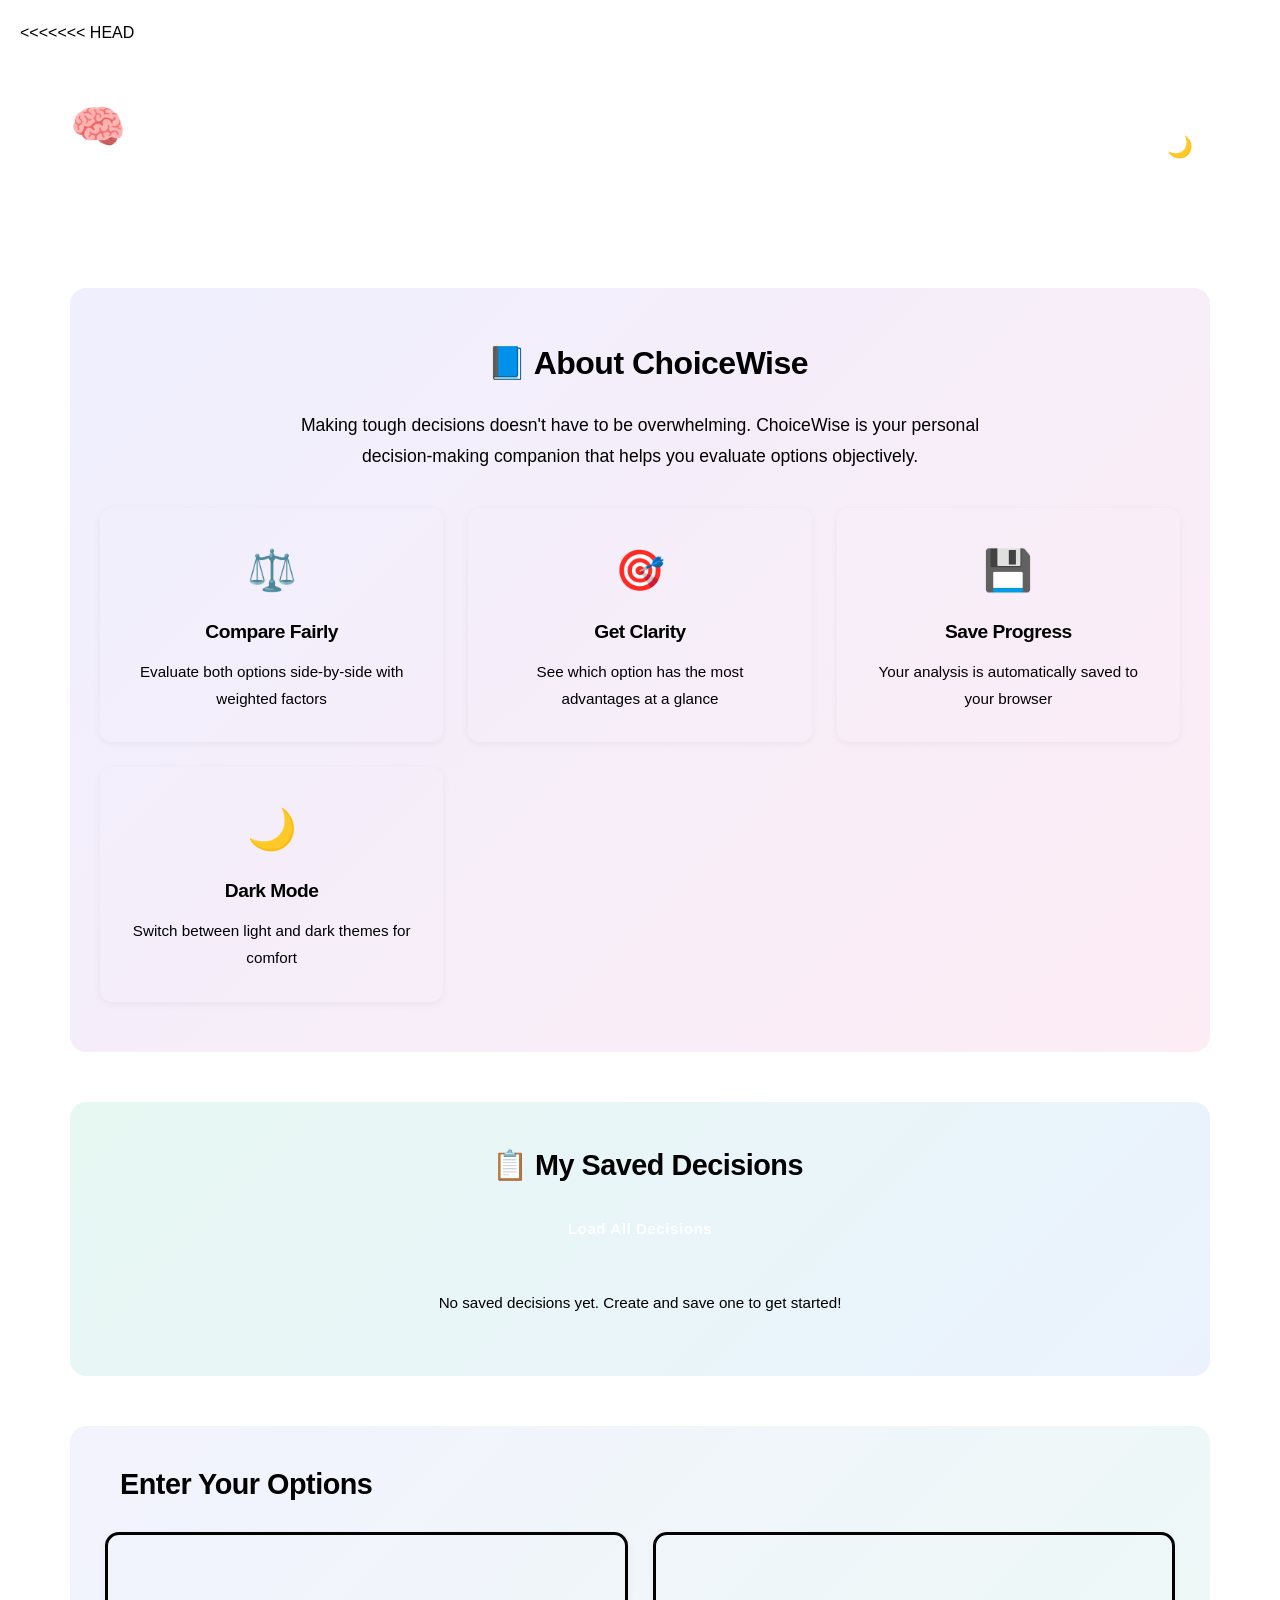
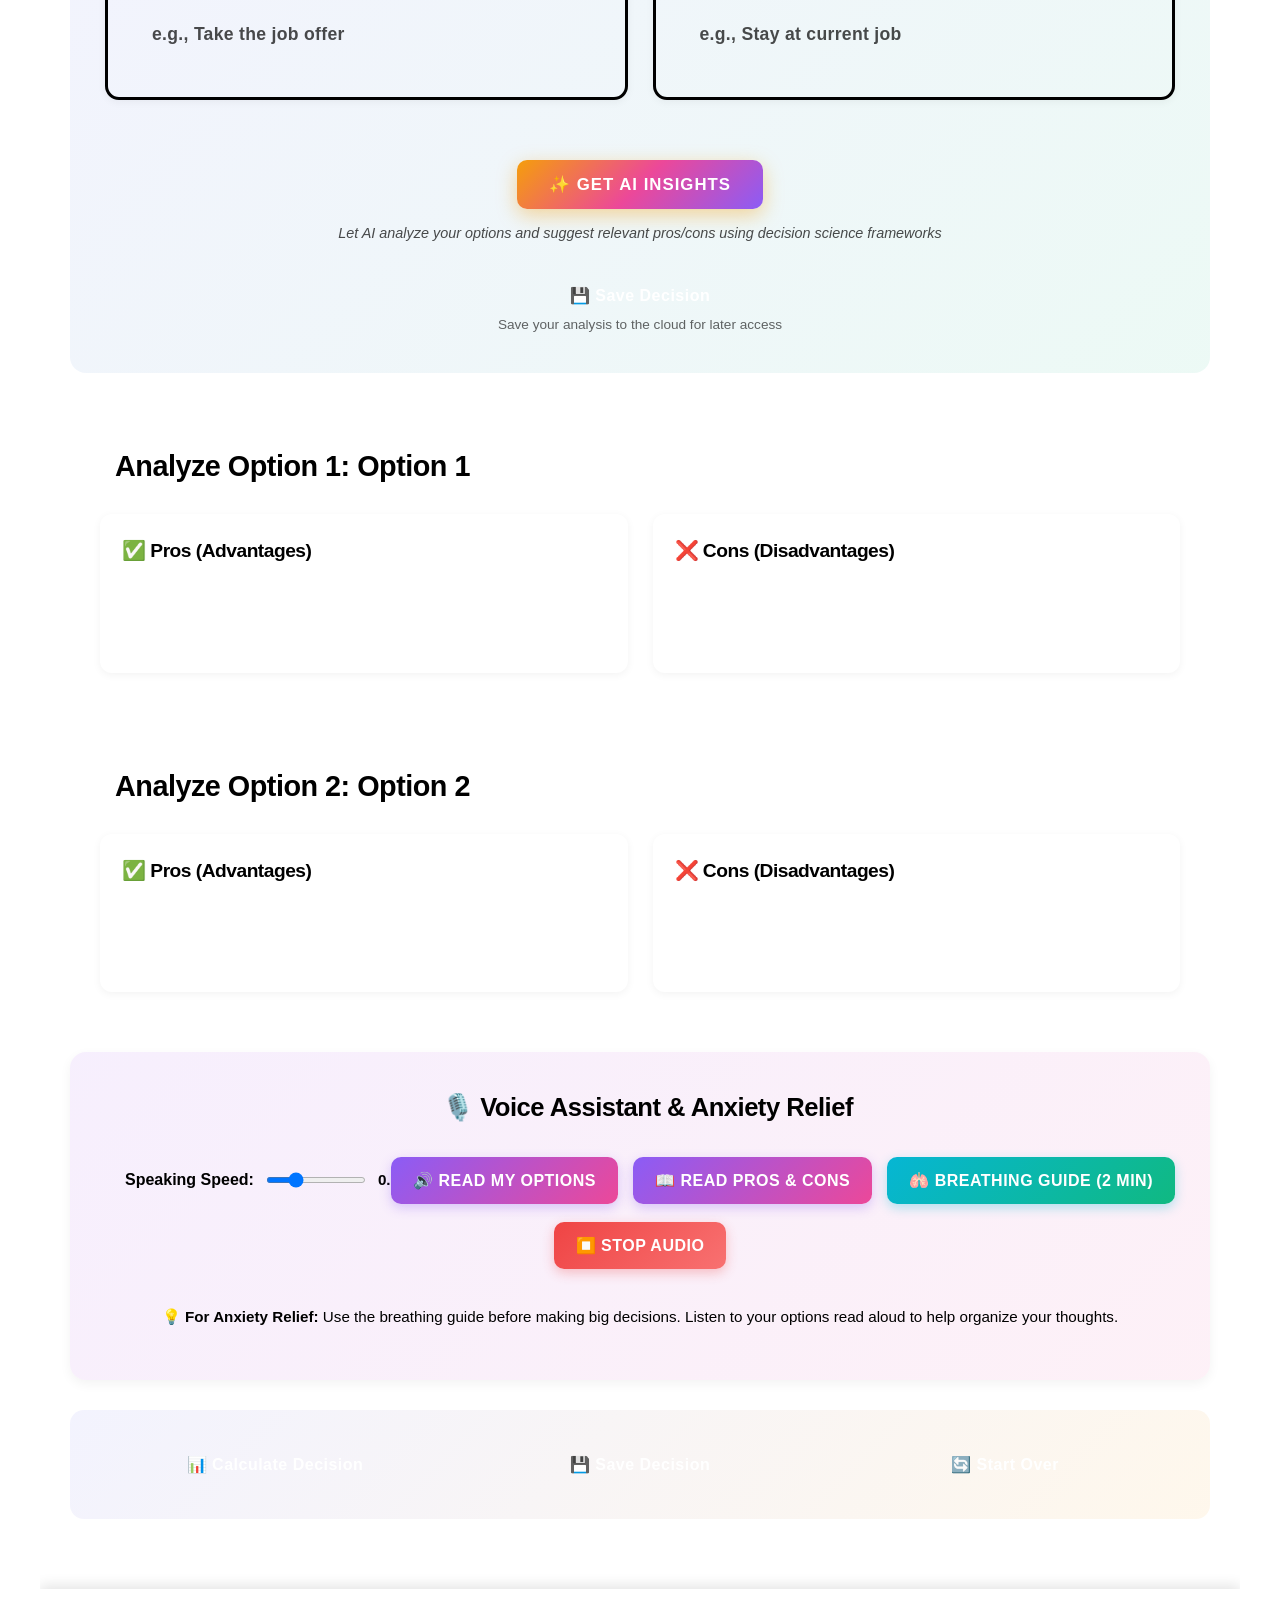
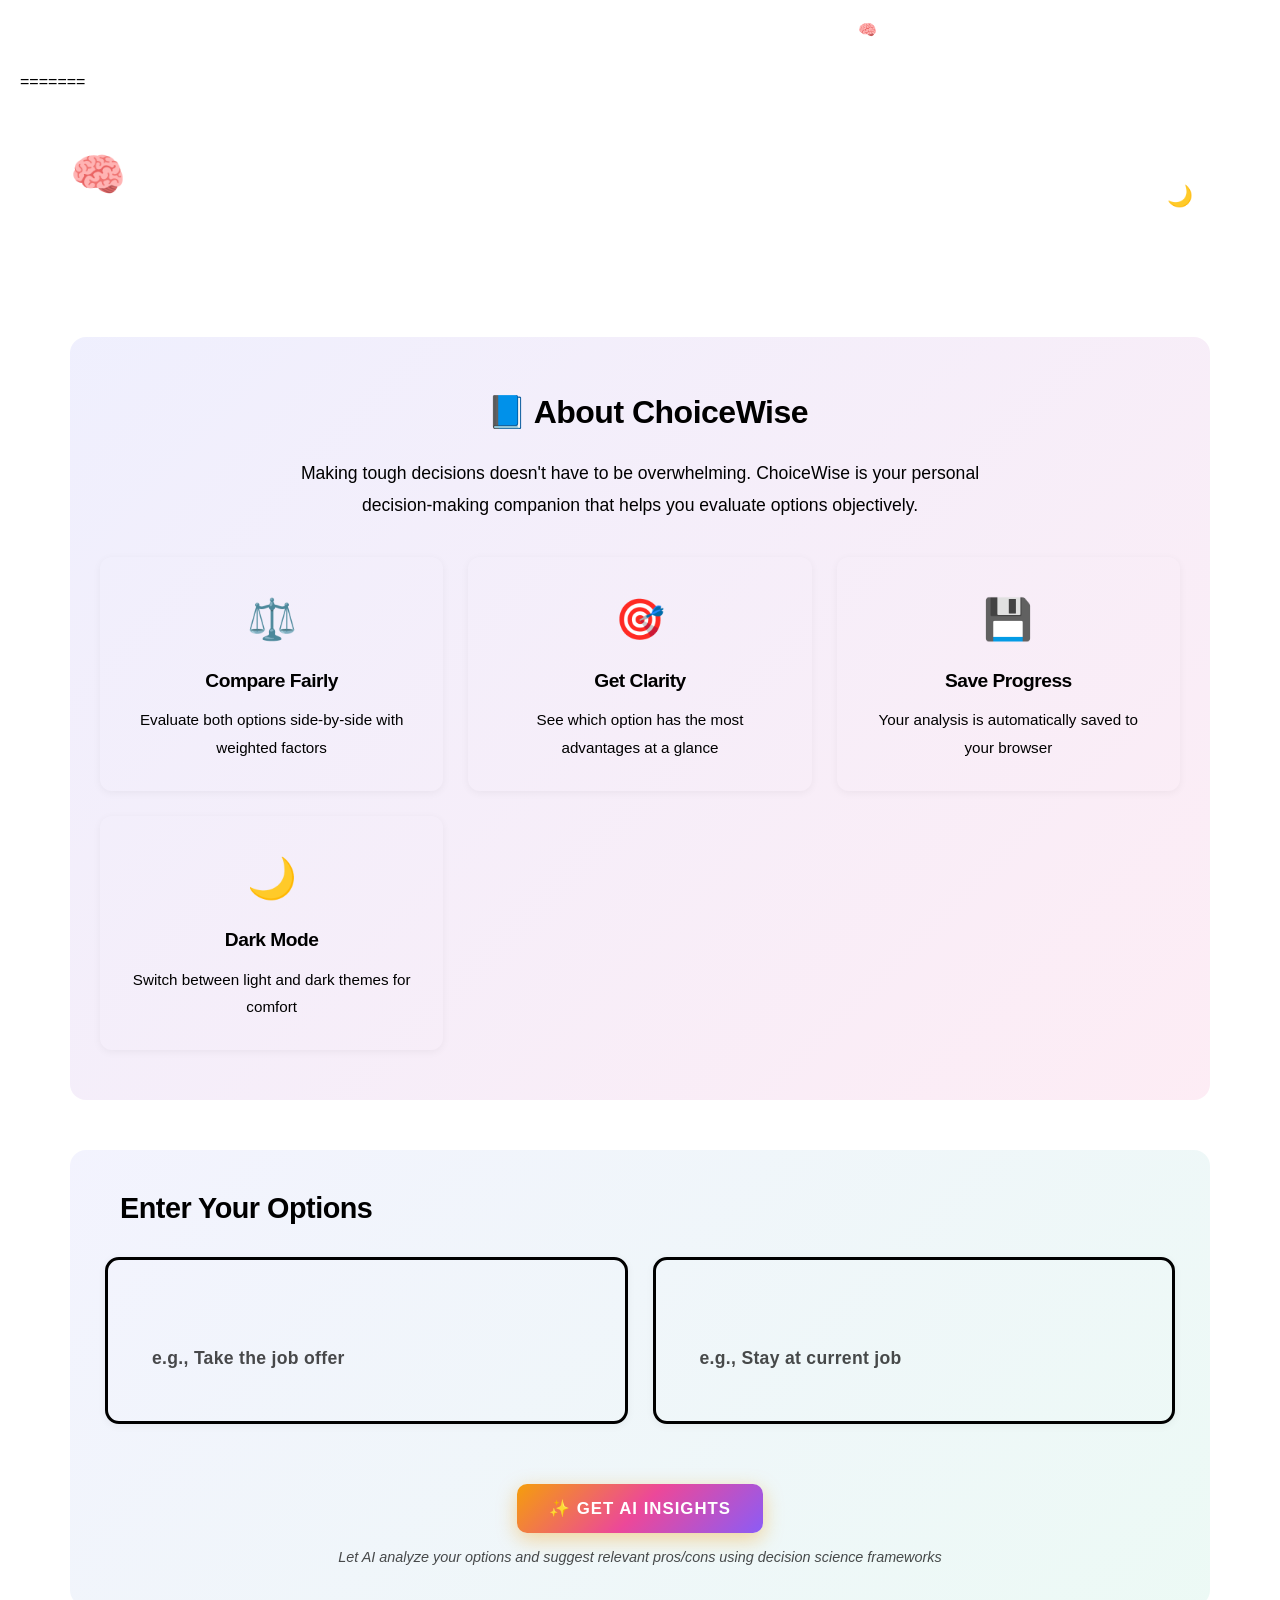
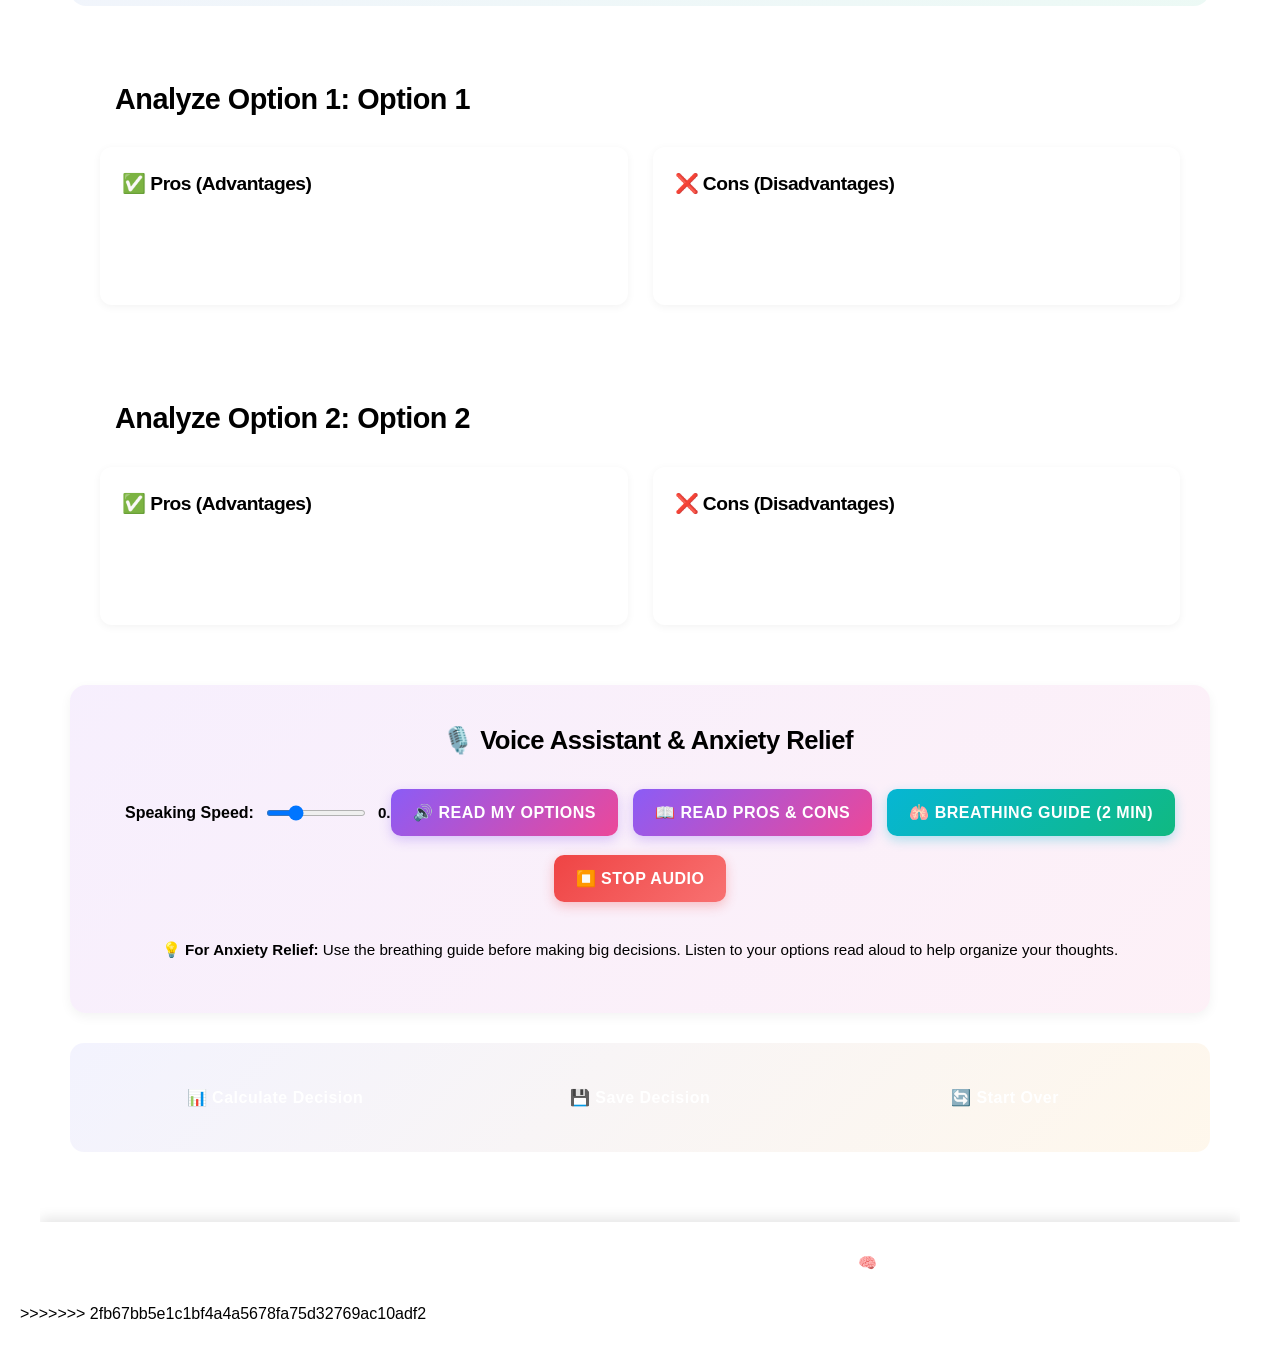
==== commit 8b584dd4: "final render fix" ====
--- a/index.html
+++ b/index.html
@@ -1,3 +1,4 @@
+<<<<<<< HEAD
 <!DOCTYPE html>
 <html lang="en">
 <head>
@@ -288,3 +289,230 @@
     <script src="script.js"></script>
 </body>
 </html>
+=======
+<!DOCTYPE html>
+<html lang="en">
+<head>
+    <meta charset="UTF-8">
+    <meta name="viewport" content="width=device-width, initial-scale=1.0">
+    <title>ChoiceWise - Smart Decision Making Tool</title>
+    <link rel="stylesheet" href="style.css">
+</head>
+<body>
+    <div class="container">
+        <!-- HEADER -->
+        <header>
+            <div class="header-top">
+                <div class="header-logo">
+                    <h1>🧠 ChoiceWise</h1>
+                    <p class="subtitle">Make Smarter Decisions Faster</p>
+                </div>
+                <button id="darkModeBtn" onclick="toggleDarkMode()" class="btn-theme" title="Toggle Dark Mode">🌙</button>
+            </div>
+        </header>
+
+        <main>
+            <!-- ABOUT SECTION -->
+            <section class="about-section">
+                <div class="about-container">
+                    <div class="about-content">
+                        <h2>📘 About ChoiceWise</h2>
+                        <p>Making tough decisions doesn't have to be overwhelming. ChoiceWise is your personal decision-making companion that helps you evaluate options objectively.</p>
+                        <div class="features-grid">
+                            <div class="feature-item">
+                                <span class="feature-icon">⚖️</span>
+                                <h3>Compare Fairly</h3>
+                                <p>Evaluate both options side-by-side with weighted factors</p>
+                            </div>
+                            <div class="feature-item">
+                                <span class="feature-icon">🎯</span>
+                                <h3>Get Clarity</h3>
+                                <p>See which option has the most advantages at a glance</p>
+                            </div>
+                            <div class="feature-item">
+                                <span class="feature-icon">💾</span>
+                                <h3>Save Progress</h3>
+                                <p>Your analysis is automatically saved to your browser</p>
+                            </div>
+                            <div class="feature-item">
+                                <span class="feature-icon">🌙</span>
+                                <h3>Dark Mode</h3>
+                                <p>Switch between light and dark themes for comfort</p>
+                            </div>
+                        </div>
+                    </div>
+                </div>
+            </section>
+
+            <!-- SECTION 1: INPUT OPTIONS -->
+            <section class="options-section">
+                <h2>Enter Your Options</h2>
+                <div class="options-container">
+                    <!-- OPTION 1 -->
+                    <div class="option-box">
+                        <h3>Option 1</h3>
+                        <input 
+                            type="text" 
+                            id="option1Input" 
+                            placeholder="e.g., Take the job offer"
+                            class="input-field input-option"
+                        >
+                    </div>
+
+                    <!-- OPTION 2 -->
+                    <div class="option-box">
+                        <h3>Option 2</h3>
+                        <input 
+                            type="text" 
+                            id="option2Input" 
+                            placeholder="e.g., Stay at current job"
+                            class="input-field input-option"
+                        >
+                    </div>
+                </div>
+                
+                <!-- AI INSIGHTS BUTTON -->
+                <div class="ai-insights-container">
+                    <button onclick="generateAIInsights()" class="btn-ai-insights">✨ Get AI Insights</button>
+                    <p class="ai-note">Let AI analyze your options and suggest relevant pros/cons using decision science frameworks</p>
+                </div>
+            </section>
+
+            <!-- SECTION 2: PROS & CONS FOR OPTION 1 -->
+            <section class="analysis-section">
+                <h2>Analyze Option 1: <span id="option1Label">Option 1</span></h2>
+                
+                <div class="pros-cons-container">
+                    <!-- OPTION 1 PROS -->
+                    <div class="pros-section">
+                        <h3>✅ Pros (Advantages)</h3>
+                        <button onclick="addProInputField(1)" class="btn-add">+ Add Pro</button>
+                        <ul id="pros1List" class="items-list"></ul>
+                    </div>
+
+                    <!-- OPTION 1 CONS -->
+                    <div class="cons-section">
+                        <h3>❌ Cons (Disadvantages)</h3>
+                        <button onclick="addConInputField(1)" class="btn-add">+ Add Con</button>
+                        <ul id="cons1List" class="items-list"></ul>
+                    </div>
+                </div>
+            </section>
+
+            <!-- SECTION 3: PROS & CONS FOR OPTION 2 -->
+            <section class="analysis-section">
+                <h2>Analyze Option 2: <span id="option2Label">Option 2</span></h2>
+                
+                <div class="pros-cons-container">
+                    <!-- OPTION 2 PROS -->
+                    <div class="pros-section">
+                        <h3>✅ Pros (Advantages)</h3>
+                        <button onclick="addProInputField(2)" class="btn-add">+ Add Pro</button>
+                        <ul id="pros2List" class="items-list"></ul>
+                    </div>
+
+                    <!-- OPTION 2 CONS -->
+                    <div class="cons-section">
+                        <h3>❌ Cons (Disadvantages)</h3>
+                        <button onclick="addConInputField(2)" class="btn-add">+ Add Con</button>
+                        <ul id="cons2List" class="items-list"></ul>
+                    </div>
+                </div>
+            </section>
+
+            <!-- SECTION 3.5: VOICE & ANXIETY RELIEF -->
+            <section class="voice-section">
+                <h2>🎙️ Voice Assistant & Anxiety Relief</h2>
+                
+                <div class="voice-controls">
+                    <!-- Voice Settings -->
+                    <div class="voice-settings">
+                        <label for="voiceSpeed">Speaking Speed:</label>
+                        <input type="range" id="voiceSpeed" min="0.5" max="2" step="0.1" value="0.9" class="speed-slider">
+                        <span id="speedValue">0.9x (Calm & Clear)</span>
+                    </div>
+
+                    <!-- Read Options Button -->
+                    <button onclick="readOptions()" class="btn-voice">
+                        🔊 Read My Options
+                    </button>
+
+                    <!-- Read Analysis Button -->
+                    <button onclick="readAnalysis()" class="btn-voice">
+                        📖 Read Pros & Cons
+                    </button>
+
+                    <!-- Breathing Exercise Button -->
+                    <button onclick="startBreathingExercise()" class="btn-voice btn-calm">
+                        🫁 Breathing Guide (2 min)
+                    </button>
+
+                    <!-- Stop Voice Button -->
+                    <button onclick="stopVoice()" class="btn-voice btn-stop">
+                        ⏹️ Stop Audio
+                    </button>
+                </div>
+
+                <div class="voice-tips">
+                    <p><strong>💡 For Anxiety Relief:</strong> Use the breathing guide before making big decisions. Listen to your options read aloud to help organize your thoughts.</p>
+                </div>
+            </section>
+
+            <!-- SECTION 4: ACTION BUTTONS -->
+            <section class="action-section">
+                <button onclick="calculateDecision()" class="btn-calculate">📊 Calculate Decision</button>
+                <button onclick="saveDecision()" class="btn-save">💾 Save Decision</button>
+                <button onclick="resetAll()" class="btn-reset">🔄 Start Over</button>
+            </section>
+
+            <!-- SECTION 5: RESULTS -->
+            <section class="results-section" id="resultsSection" style="display: none;">
+                <h2>📈 Decision Analysis Results</h2>
+                
+                <div class="results-grid">
+                    <!-- OPTION 1 RESULT -->
+                    <div class="result-card">
+                        <h3 id="resultOption1Label">Option 1</h3>
+                        <div class="score-display">
+                            <div class="score-value" id="option1Score">0</div>
+                            <div class="score-label">Total Score</div>
+                        </div>
+                        <div class="score-breakdown">
+                            <p><strong>Pros Score:</strong> <span id="option1ProsScore">0</span></p>
+                            <p><strong>Cons Score:</strong> <span id="option1ConsScore">0</span></p>
+                        </div>
+                    </div>
+
+                    <!-- OPTION 2 RESULT -->
+                    <div class="result-card">
+                        <h3 id="resultOption2Label">Option 2</h3>
+                        <div class="score-display">
+                            <div class="score-value" id="option2Score">0</div>
+                            <div class="score-label">Total Score</div>
+                        </div>
+                        <div class="score-breakdown">
+                            <p><strong>Pros Score:</strong> <span id="option2ProsScore">0</span></p>
+                            <p><strong>Cons Score:</strong> <span id="option2ConsScore">0</span></p>
+                        </div>
+                    </div>
+                </div>
+
+                <!-- RECOMMENDATION -->
+                <div class="recommendation-box" id="recommendationBox">
+                    <h3>🎯 My Recommendation</h3>
+                    <div id="recommendation" class="recommendation-text"></div>
+                    <p class="recommendation-note">💡 Remember: This analysis is a guide, not the final decision. Trust your intuition too!</p>
+                </div>
+            </section>
+        </main>
+
+        <!-- FOOTER -->
+        <footer>
+            <p>ChoiceWise © 2026 | Making better decisions, one choice at a time 🧠</p>
+        </footer>
+    </div>
+
+    <script src="script.js"></script>
+</body>
+</html>
+>>>>>>> 2fb67bb5e1c1bf4a4a5678fa75d32769ac10adf2
--- a/style.css
+++ b/style.css
@@ -1,3 +1,4 @@
+<<<<<<< HEAD
 /* ============================================
    DECISION HELPER - STYLE.CSS
    Clean & Professional UI for Decision Making App
@@ -1507,3 +1508,1099 @@
         font-size: 0.8em;
     }
 }
+=======
+/* ============================================
+   DECISION HELPER - STYLE.CSS
+   Clean & Professional UI for Decision Making App
+   ============================================ */
+
+/* ============ CSS VARIABLES ============ */
+:root {
+    /* Color Palette - Enhanced & Modern */
+    --primary-color: #6366f1;
+    --primary-dark: #4f46e5;
+    --secondary-color: #ec4899;
+    --accent-color: #f59e0b;
+    --success-color: #10b981;
+    --success-dark: #059669;
+    --danger-color: #ef4444;
+    --danger-dark: #dc2626;
+    --warning-color: #f97316;
+    --warning-dark: #ea580c;
+    --gray-color: #64748b;
+    --gray-dark: #475569;
+
+    /* Light Mode Colors */
+    --bg-color: #ffffff;
+    --text-color: #1e293b;
+    --text-light: #64748b;
+    --border-color: #e2e8f0;
+    --light-bg: #f8fafc;
+    --card-shadow: 0 4px 15px rgba(99, 102, 241, 0.1);
+    --page-bg: linear-gradient(135deg, #6366f1 0%, #ec4899 50%, #f59e0b 100%);
+}
+
+/* Dark Mode CSS Variables */
+body.dark-mode {
+    --bg-color: #0f172a;
+    --text-color: #f1f5f9;
+    --text-light: #cbd5e1;
+    --border-color: #334155;
+    --light-bg: #1e293b;
+    --card-shadow: 0 4px 15px rgba(99, 102, 241, 0.2);
+    --page-bg: linear-gradient(135deg, #1a1a3f 0%, #4a1a4f 50%, #3a2a1a 100%);
+}
+
+/* ============ GLOBAL STYLES ============ */
+* {
+    margin: 0;
+    padding: 0;
+    box-sizing: border-box;
+}
+
+html {
+    scroll-behavior: smooth;
+}
+
+body {
+    font-family: 'Segoe UI', Tahoma, Geneva, Verdana, sans-serif;
+    background: var(--page-bg);
+    color: var(--text-color);
+    line-height: 1.6;
+    min-height: 100vh;
+    padding: 20px;
+    transition: background 0.4s ease, color 0.4s ease;
+}
+
+/* ============ CONTAINER & LAYOUT ============ */
+.container {
+    max-width: 1200px;
+    margin: 0 auto;
+    background-color: var(--bg-color);
+    border-radius: 16px;
+    box-shadow: var(--card-shadow);
+    overflow: hidden;
+    transition: background-color 0.4s ease, box-shadow 0.4s ease;
+}
+
+main {
+    padding: 40px 30px;
+}
+
+/* ============ ABOUT SECTION ============ */
+.about-section {
+    background: linear-gradient(135deg, rgba(99, 102, 241, 0.1) 0%, rgba(236, 72, 153, 0.1) 100%);
+    padding: 50px 30px;
+    border-radius: 16px;
+    margin-bottom: 50px;
+    border: 2px solid var(--border-color);
+}
+
+.about-container {
+    max-width: 100%;
+}
+
+.about-content h2 {
+    color: var(--primary-color);
+    font-size: 2em;
+    margin-bottom: 20px;
+    text-align: center;
+}
+
+.about-content > p {
+    font-size: 1.1em;
+    text-align: center;
+    margin-bottom: 35px;
+    line-height: 1.8;
+    max-width: 700px;
+    margin-left: auto;
+    margin-right: auto;
+}
+
+.features-grid {
+    display: grid;
+    grid-template-columns: repeat(auto-fit, minmax(280px, 1fr));
+    gap: 25px;
+    margin-top: 30px;
+}
+
+.feature-item {
+    background: var(--bg-color);
+    padding: 30px;
+    border-radius: 12px;
+    text-align: center;
+    border: 2px solid var(--border-color);
+    transition: all 0.3s ease;
+    box-shadow: 0 2px 8px rgba(0, 0, 0, 0.05);
+}
+
+.feature-item:hover {
+    transform: translateY(-5px);
+    border-color: var(--primary-color);
+    box-shadow: 0 8px 20px rgba(99, 102, 241, 0.15);
+}
+
+.feature-item .feature-icon {
+    font-size: 2.5em;
+    display: block;
+    margin-bottom: 15px;
+}
+
+.feature-item h3 {
+    color: var(--primary-color);
+    margin-bottom: 10px;
+    font-size: 1.2em;
+}
+
+.feature-item p {
+    font-size: 0.95em;
+    color: var(--text-light);
+    margin: 0;
+}
+
+section {
+    margin-bottom: 40px;
+}
+
+section:last-of-type {
+    margin-bottom: 0;
+}
+
+/* ============ TYPOGRAPHY ============ */
+h1, h2, h3, h4, h5, h6 {
+    font-weight: 700;
+    letter-spacing: -0.5px;
+}
+
+h2 {
+    color: var(--primary-color);
+    font-size: 1.8em;
+    margin-bottom: 25px;
+    padding-left: 15px;
+    border-left: 5px solid var(--primary-color);
+    transition: color 0.3s ease;
+}
+
+h3 {
+    color: var(--text-color);
+    font-size: 1.2em;
+    margin-bottom: 15px;
+}
+
+p {
+    color: var(--text-light);
+    line-height: 1.8;
+}
+
+/* ============ HEADER SECTION ============ */
+header {
+    background: var(--page-bg);
+    color: white;
+    padding: 45px 30px;
+    text-align: center;
+    background-attachment: fixed;
+}
+
+.header-top {
+    display: flex;
+    justify-content: space-between;
+    align-items: center;
+    margin-bottom: 0;
+    flex-wrap: wrap;
+    gap: 20px;
+}
+
+.header-logo {
+    flex: 1;
+    text-align: left;
+}
+
+header h1 {
+    font-size: 2.8em;
+    margin: 0;
+    text-transform: none;
+    font-weight: 800;
+    letter-spacing: -1px;
+}
+
+.subtitle {
+    font-size: 1.15em;
+    opacity: 0.95;
+    margin-top: 8px;
+    margin-bottom: 0;
+    font-weight: 500;
+}
+
+/* Dark Mode Button */
+.btn-theme {
+    background-color: rgba(255, 255, 255, 0.2);
+    color: white;
+    border: 2px solid rgba(255, 255, 255, 0.5);
+    padding: 10px 15px;
+    border-radius: 8px;
+    font-size: 1.3em;
+    cursor: pointer;
+    transition: all 0.3s ease;
+    display: flex;
+    align-items: center;
+    justify-content: center;
+    min-width: 50px;
+    min-height: 50px;
+}
+
+.btn-theme:hover {
+    background-color: rgba(255, 255, 255, 0.3);
+    border-color: white;
+    transform: scale(1.08);
+}
+
+.btn-theme:active {
+    transform: scale(0.95);
+}
+
+/* ============ OPTIONS SECTION (CARDS) ============ */
+.options-section {
+    background: linear-gradient(135deg, rgba(99, 102, 241, 0.08) 0%, rgba(16, 185, 129, 0.08) 100%);
+    padding: 35px;
+    border-radius: 16px;
+    margin-bottom: 40px;
+    transition: background-color 0.4s ease;
+    border: 2px solid var(--border-color);
+}
+
+.options-container {
+    display: grid;
+    grid-template-columns: 1fr 1fr;
+    gap: 25px;
+}
+
+.option-box {
+    background: var(--bg-color);
+    padding: 28px;
+    border-radius: 14px;
+    border: 3px solid transparent;
+    transition: all 0.3s ease;
+    box-shadow: 0 2px 8px rgba(0, 0, 0, 0.05);
+    background: linear-gradient(135deg, var(--bg-color) 0%, var(--light-bg) 100%);
+}
+
+.option-box:nth-child(1) {
+    border-color: var(--primary-color);
+}
+
+.option-box:nth-child(2) {
+    border-color: var(--secondary-color);
+}
+
+.option-box:hover {
+    transform: translateY(-5px);
+    box-shadow: 0 12px 25px rgba(0, 0, 0, 0.1);
+}
+
+.option-box h3 {
+    background: linear-gradient(135deg, var(--primary-color) 0%, var(--secondary-color) 100%);
+    -webkit-background-clip: text;
+    -webkit-text-fill-color: transparent;
+    background-clip: text;
+    font-size: 1.3em;
+    margin-bottom: 15px;
+}
+
+/* ============ AI INSIGHTS CONTAINER ============ */
+.ai-insights-container {
+    text-align: center;
+    margin-top: 30px;
+    padding-top: 30px;
+    border-top: 2px solid var(--border-color);
+}
+
+.btn-ai-insights {
+    background: linear-gradient(135deg, #f59e0b 0%, #ec4899 50%, #8b5cf6 100%);
+    color: white;
+    border: none;
+    padding: 14px 32px;
+    border-radius: 10px;
+    font-size: 1.05em;
+    font-weight: 700;
+    cursor: pointer;
+    transition: all 0.3s ease;
+    box-shadow: 0 6px 20px rgba(245, 158, 11, 0.4);
+    text-transform: uppercase;
+    letter-spacing: 1px;
+}
+
+.btn-ai-insights:hover {
+    transform: translateY(-3px);
+    box-shadow: 0 10px 30px rgba(245, 158, 11, 0.6);
+}
+
+.btn-ai-insights:active {
+    transform: translateY(-1px);
+}
+
+.ai-note {
+    color: var(--text-color);
+    font-size: 0.9em;
+    margin-top: 12px;
+    font-style: italic;
+    opacity: 0.7;
+}
+
+/* ============ FORM ELEMENTS ============ */
+.form-group {
+    margin-bottom: 20px;
+}
+
+.input-field {
+    width: 100%;
+    padding: 12px 16px;
+    border: 2px solid var(--border-color);
+    border-radius: 8px;
+    font-size: 1em;
+    background-color: var(--bg-color);
+    color: var(--text-color);
+    transition: all 0.3s ease;
+    margin-bottom: 12px;
+    font-family: inherit;
+}
+
+.input-field::placeholder {
+    color: var(--text-light);
+    opacity: 0.7;
+}
+
+.input-field:focus {
+    outline: none;
+    border-color: var(--primary-color);
+    box-shadow: 0 0 0 3px rgba(102, 126, 234, 0.15);
+    background-color: var(--bg-color);
+}
+
+.input-option {
+    font-weight: 600;
+    font-size: 1.1em;
+    letter-spacing: 0.3px;
+}
+
+/* Importance Selector */
+.importance-selector {
+    display: flex;
+    align-items: center;
+    gap: 12px;
+    margin-bottom: 12px;
+}
+
+.importance-selector label {
+    font-weight: 600;
+    font-size: 0.95em;
+    color: var(--text-color);
+    min-width: 85px;
+}
+
+.importance-select {
+    flex: 1;
+    padding: 10px 12px;
+    border: 2px solid var(--border-color);
+    border-radius: 8px;
+    background-color: var(--bg-color);
+    color: var(--text-color);
+    font-size: 0.95em;
+    cursor: pointer;
+    font-family: inherit;
+    font-weight: 500;
+    transition: all 0.3s ease;
+}
+
+.importance-select:focus {
+    outline: none;
+    border-color: var(--primary-color);
+    box-shadow: 0 0 0 3px rgba(102, 126, 234, 0.15);
+}
+
+.importance-select:hover {
+    border-color: var(--primary-color);
+}
+
+/* ============ ANALYSIS SECTIONS (PROS & CONS) ============ */
+.analysis-section {
+    background: var(--light-bg);
+    padding: 30px;
+    border-radius: 12px;
+    margin-bottom: 30px;
+    transition: background-color 0.4s ease;
+}
+
+.analysis-section h2 {
+    margin-top: 0;
+}
+
+.pros-cons-container {
+    display: grid;
+    grid-template-columns: 1fr 1fr;
+    gap: 25px;
+}
+
+.pros-section,
+.cons-section {
+    background: var(--bg-color);
+    padding: 22px;
+    border-radius: 12px;
+    border-left: 5px solid var(--success-color);
+    box-shadow: 0 2px 8px rgba(0, 0, 0, 0.05);
+    transition: all 0.3s ease;
+}
+
+.cons-section {
+    border-left-color: var(--danger-color);
+}
+
+.pros-section:hover,
+.cons-section:hover {
+    box-shadow: 0 6px 16px rgba(0, 0, 0, 0.1);
+    transform: translateY(-2px);
+}
+
+/* ============ ITEM LISTS ============ */
+.items-list {
+    list-style: none;
+    margin-bottom: 15px;
+}
+
+.items-list li {
+    background-color: var(--light-bg);
+    padding: 14px 16px;
+    margin-bottom: 10px;
+    border-radius: 8px;
+    display: flex;
+    justify-content: space-between;
+    align-items: center;
+    border-left: 4px solid var(--primary-color);
+    flex-wrap: wrap;
+    gap: 10px;
+    transition: all 0.3s ease;
+    box-shadow: 0 2px 6px rgba(0, 0, 0, 0.05);
+}
+
+.items-list li:hover {
+    box-shadow: 0 4px 10px rgba(0, 0, 0, 0.1);
+    transform: translateX(3px);
+}
+
+.items-list li span {
+    flex: 1 1 auto;
+    min-width: 150px;
+    color: var(--text-color);
+    font-size: 0.95em;
+}
+
+.items-list li .importance-badge {
+    background-color: var(--primary-color);
+    color: white;
+    padding: 5px 12px;
+    border-radius: 20px;
+    font-size: 0.8em;
+    font-weight: 700;
+    letter-spacing: 0.5px;
+    flex-shrink: 0;
+}
+
+.items-list li button {
+    background-color: var(--danger-color);
+    color: white;
+    padding: 6px 14px;
+    font-size: 0.85em;
+    border-radius: 6px;
+    cursor: pointer;
+    border: none;
+    font-weight: 600;
+    transition: all 0.3s ease;
+    flex-shrink: 0;
+}
+
+.items-list li button:hover {
+    background-color: var(--danger-dark);
+    transform: scale(1.05);
+}
+
+.items-list li button:active {
+    transform: scale(0.95);
+}
+
+/* ============ BUTTONS ============ */
+button {
+    cursor: pointer;
+    font-size: 1em;
+    border: none;
+    border-radius: 8px;
+    transition: all 0.3s ease;
+    font-weight: 600;
+    letter-spacing: 0.5px;
+    font-family: inherit;
+}
+
+button:active {
+    transform: scale(0.97);
+}
+
+/* Add Button */
+.btn-add {
+    background: linear-gradient(135deg, var(--success-color) 0%, #059669 100%);
+    color: white;
+    padding: 11px 20px;
+    width: 100%;
+    margin-bottom: 15px;
+    font-size: 0.95em;
+    font-weight: 700;
+}
+
+.btn-add:hover {
+    background: linear-gradient(135deg, var(--success-dark) 0%, #047857 100%);
+    transform: translateY(-2px);
+    box-shadow: 0 6px 16px rgba(16, 185, 129, 0.4);
+}
+
+/* ============ VOICE SECTION ============ */
+.voice-section {
+    background: linear-gradient(135deg, rgba(147, 51, 234, 0.08) 0%, rgba(236, 72, 153, 0.08) 100%);
+    padding: 35px;
+    border-radius: 16px;
+    margin-bottom: 30px;
+    border: 2px solid var(--border-color);
+    box-shadow: 0 4px 12px rgba(0, 0, 0, 0.05);
+}
+
+.voice-section h2 {
+    color: var(--text-color);
+    margin-bottom: 25px;
+    text-align: center;
+    font-size: 1.6em;
+}
+
+.voice-controls {
+    display: flex;
+    flex-wrap: wrap;
+    gap: 15px;
+    justify-content: center;
+    align-items: center;
+    margin-bottom: 20px;
+}
+
+.voice-settings {
+    display: flex;
+    align-items: center;
+    gap: 12px;
+    background: var(--bg-color);
+    padding: 14px 20px;
+    border-radius: 10px;
+    border: 2px solid var(--border-color);
+    flex: 1;
+    min-width: 250px;
+}
+
+.voice-settings label {
+    font-weight: 600;
+    color: var(--text-color);
+    min-width: fit-content;
+}
+
+.speed-slider {
+    flex: 1;
+    min-width: 100px;
+    height: 6px;
+    border-radius: 3px;
+    background: var(--border-color);
+    outline: none;
+    cursor: pointer;
+    accent-color: var(--primary-color);
+}
+
+#speedValue {
+    color: var(--primary-color);
+    font-weight: 700;
+    font-size: 0.95em;
+    min-width: fit-content;
+}
+
+.btn-voice {
+    background: linear-gradient(135deg, #8b5cf6 0%, #ec4899 100%);
+    color: white;
+    border: none;
+    padding: 14px 22px;
+    border-radius: 10px;
+    font-size: 1em;
+    font-weight: 700;
+    cursor: pointer;
+    transition: all 0.3s ease;
+    box-shadow: 0 4px 12px rgba(139, 92, 246, 0.3);
+    white-space: nowrap;
+    text-transform: uppercase;
+    letter-spacing: 0.5px;
+}
+
+.btn-voice:hover {
+    transform: translateY(-3px);
+    box-shadow: 0 8px 20px rgba(139, 92, 246, 0.5);
+}
+
+.btn-voice:active {
+    transform: translateY(-1px);
+}
+
+.btn-calm {
+    background: linear-gradient(135deg, #06b6d4 0%, #10b981 100%);
+    box-shadow: 0 4px 12px rgba(6, 182, 212, 0.3);
+}
+
+.btn-calm:hover {
+    box-shadow: 0 8px 20px rgba(6, 182, 212, 0.5);
+}
+
+.btn-stop {
+    background: linear-gradient(135deg, #ef4444 0%, #f87171 100%);
+    box-shadow: 0 4px 12px rgba(239, 68, 68, 0.3);
+}
+
+.btn-stop:hover {
+    box-shadow: 0 8px 20px rgba(239, 68, 68, 0.5);
+}
+
+.voice-tips {
+    background: var(--light-bg);
+    padding: 16px 20px;
+    border-radius: 10px;
+    border-left: 4px solid var(--primary-color);
+    margin-top: 20px;
+    text-align: center;
+}
+
+.voice-tips p {
+    color: var(--text-color);
+    font-size: 0.95em;
+    margin: 0;
+    line-height: 1.6;
+}
+
+/* Dark mode adjustments */
+.dark-mode .voice-section {
+    background: linear-gradient(135deg, rgba(139, 92, 246, 0.12) 0%, rgba(236, 72, 153, 0.12) 100%);
+}
+
+/* ============ ACTION SECTION ============ */
+.action-section {
+    display: flex;
+    flex-wrap: wrap;
+    gap: 15px;
+    justify-content: center;
+    background: linear-gradient(135deg, rgba(99, 102, 241, 0.08) 0%, rgba(249, 158, 11, 0.08) 100%);
+    padding: 30px;
+    border-radius: 14px;
+    margin-bottom: 30px;
+    transition: background-color 0.4s ease;
+    border: 2px solid var(--border-color);
+}
+
+.action-section button {
+    flex: 1;
+    min-width: 180px;
+    padding: 15px 30px;
+    font-size: 1em;
+}
+
+/* Calculate Button */
+.btn-calculate {
+    background: linear-gradient(135deg, var(--primary-color) 0%, #7c3aed 100%);
+    color: white;
+}
+
+.btn-calculate:hover {
+    background: linear-gradient(135deg, var(--primary-dark) 0%, #6d28d9 100%);
+    transform: translateY(-2px);
+    box-shadow: 0 8px 20px rgba(99, 102, 241, 0.5);
+}
+
+/* Save Button */
+.btn-save {
+    background: linear-gradient(135deg, var(--accent-color) 0%, #d97706 100%);
+    color: white;
+}
+
+.btn-save:hover {
+    background: linear-gradient(135deg, #f59e0b 0%, #b45309 100%);
+    transform: translateY(-2px);
+    box-shadow: 0 8px 20px rgba(245, 158, 11, 0.5);
+}
+
+/* Reset Button */
+.btn-reset {
+    background: linear-gradient(135deg, var(--gray-color) 0%, #0f172a 100%);
+    color: white;
+}
+
+.btn-reset:hover {
+    background: linear-gradient(135deg, var(--gray-dark) 0%, #1e293b 100%);
+    transform: translateY(-2px);
+    box-shadow: 0 8px 16px rgba(0, 0, 0, 0.3);
+}
+
+/* ============ RESULTS SECTION ============ */
+.results-section {
+    background: linear-gradient(135deg, rgba(99, 102, 241, 0.08) 0%, rgba(16, 185, 129, 0.08) 100%);
+    padding: 35px;
+    border-radius: 14px;
+    animation: slideIn 0.5s cubic-bezier(0.34, 1.56, 0.64, 1);
+    transition: background-color 0.4s ease;
+    border: 2px solid var(--border-color);
+}
+
+@keyframes slideIn {
+    from {
+        opacity: 0;
+        transform: translateY(20px);
+    }
+    to {
+        opacity: 1;
+        transform: translateY(0);
+    }
+}
+
+/* Results Grid */
+.results-grid {
+    display: grid;
+    grid-template-columns: 1fr 1fr;
+    gap: 25px;
+    margin-bottom: 30px;
+}
+
+/* Result Cards */
+.result-card {
+    background: var(--bg-color);
+    padding: 28px;
+    border-radius: 12px;
+    border: 2px solid var(--border-color);
+    text-align: center;
+    transition: all 0.3s ease;
+    box-shadow: 0 4px 12px rgba(0, 0, 0, 0.05);
+}
+
+.result-card:hover {
+    transform: translateY(-5px);
+    box-shadow: 0 12px 28px rgba(0, 0, 0, 0.12);
+    border-color: var(--primary-color);
+}
+
+.result-card h3 {
+    color: var(--primary-color);
+    margin-bottom: 20px;
+    font-size: 1.3em;
+}
+
+/* Score Display */
+.score-display {
+    background: var(--page-bg);
+    color: white;
+    padding: 30px;
+    border-radius: 12px;
+    margin-bottom: 20px;
+    box-shadow: 0 6px 16px rgba(102, 126, 234, 0.2);
+}
+
+.score-value {
+    font-size: 3.5em;
+    font-weight: 800;
+    margin-bottom: 12px;
+    letter-spacing: -1px;
+}
+
+.score-label {
+    font-size: 1.05em;
+    opacity: 0.95;
+    font-weight: 500;
+}
+
+/* Score Breakdown */
+.score-breakdown {
+    text-align: left;
+}
+
+.score-breakdown p {
+    padding: 12px 0;
+    border-bottom: 1px solid var(--border-color);
+    color: var(--text-color);
+    display: flex;
+    justify-content: space-between;
+    align-items: center;
+    font-size: 0.95em;
+}
+
+.score-breakdown p:last-child {
+    border-bottom: none;
+}
+
+.score-breakdown strong {
+    color: var(--text-color);
+    font-weight: 700;
+}
+
+/* ============ RECOMMENDATION BOX ============ */
+.recommendation-box {
+    background: linear-gradient(135deg, rgba(99, 102, 241, 0.05) 0%, rgba(236, 72, 153, 0.05) 100%);
+    padding: 35px;
+    border-radius: 14px;
+    border: 3px solid var(--primary-color);
+    text-align: center;
+    box-shadow: 0 4px 12px rgba(99, 102, 241, 0.1);
+    transition: all 0.3s ease;
+}
+
+.recommendation-box:hover {
+    box-shadow: 0 12px 28px rgba(99, 102, 241, 0.2);
+    transform: translateY(-3px);
+}
+
+.recommendation-box h3 {
+    color: var(--primary-color);
+    margin-bottom: 18px;
+    font-size: 1.4em;
+}
+
+.recommendation-text {
+    font-size: 1.1em;
+    font-weight: 600;
+    margin-bottom: 18px;
+    line-height: 1.9;
+    color: var(--text-color);
+}
+
+.recommendation-text p {
+    margin-bottom: 10px;
+}
+
+.recommendation-note {
+    font-size: 0.9em;
+    color: var(--text-light);
+    font-style: italic;
+    margin-top: 15px;
+}
+
+/* ============ FOOTER ============ */
+footer {
+    background: linear-gradient(135deg, var(--primary-color) 0%, var(--secondary-color) 100%);
+    color: white;
+    text-align: center;
+    padding: 25px 30px;
+    border-top: 2px solid rgba(255, 255, 255, 0.2);
+    font-size: 0.95em;
+    font-weight: 500;
+    box-shadow: 0 -4px 12px rgba(0, 0, 0, 0.1);
+}
+
+.dark-mode footer {
+    box-shadow: 0 -4px 12px rgba(0, 0, 0, 0.3);
+}
+
+/* ============ RESPONSIVE DESIGN ============ */
+@media (max-width: 900px) {
+    main {
+        padding: 30px 20px;
+    }
+
+    header {
+        padding: 30px 20px;
+    }
+
+    header h1 {
+        font-size: 2em;
+    }
+
+    h2 {
+        font-size: 1.5em;
+    }
+}
+
+@media (max-width: 768px) {
+    /* Grid Layouts */
+    .options-container,
+    .pros-cons-container,
+    .results-grid {
+        grid-template-columns: 1fr;
+        gap: 20px;
+    }
+
+    /* Header */
+    .header-top {
+        flex-direction: column;
+        align-items: stretch;
+    }
+
+    header h1 {
+        font-size: 1.6em;
+    }
+
+    .btn-theme {
+        align-self: flex-start;
+    }
+
+    /* Action Buttons */
+    .action-section {
+        flex-direction: column;
+        gap: 10px;
+    }
+
+    .action-section button {
+        width: 100%;
+        min-width: unset;
+    }
+
+    /* Voice Controls */
+    .voice-controls {
+        flex-direction: column;
+    }
+
+    .voice-settings {
+        flex: 1;
+        width: 100%;
+        min-width: unset;
+    }
+
+    .btn-voice {
+        width: 100%;
+    }
+
+    /* Lists */
+    .items-list li {
+        flex-direction: column;
+        align-items: flex-start;
+    }
+
+    /* Score Display */
+    .score-value {
+        font-size: 2.5em;
+    }
+
+    /* Main Padding */
+    main {
+        padding: 20px 15px;
+    }
+
+    section {
+        margin-bottom: 30px;
+    }
+
+    .analysis-section,
+    .options-section {
+        padding: 20px;
+    }
+}
+
+@media (max-width: 480px) {
+    /* Container & Borders */
+    .container {
+        border-radius: 8px;
+    }
+
+    /* Header */
+    header {
+        padding: 20px 15px;
+        text-align: left;
+    }
+
+    .header-top {
+        gap: 10px;
+    }
+
+    header h1 {
+        font-size: 1.3em;
+        margin-bottom: 5px;
+    }
+
+    .subtitle {
+        font-size: 0.9em;
+    }
+
+    /* Typography */
+    h2 {
+        font-size: 1.2em;
+        margin-bottom: 15px;
+        padding-left: 12px;
+    }
+
+    h3 {
+        font-size: 1em;
+    }
+
+    /* Sections */
+    main {
+        padding: 15px;
+    }
+
+    section {
+        margin-bottom: 20px;
+    }
+
+    .analysis-section {
+        padding: 15px;
+    }
+
+    .result-card {
+        padding: 15px;
+    }
+
+    .recommendation-box {
+        padding: 18px;
+    }
+
+    /* Forms */
+    .importance-selector {
+        flex-direction: column;
+        align-items: flex-start;
+        gap: 8px;
+    }
+
+    .importance-selector label {
+        min-width: none;
+    }
+
+    .importance-select {
+        width: 100%;
+    }
+
+    /* Buttons */
+    .btn-add,
+    .action-section button,
+    .btn-voice {
+        padding: 12px 15px;
+        font-size: 0.9em;
+    }
+
+    .voice-settings {
+        flex-direction: column;
+        align-items: flex-start;
+        gap: 8px;
+    }
+
+    .speed-slider {
+        width: 100%;
+    }
+
+    /* Score */
+    .score-value {
+        font-size: 2em;
+    }
+
+    /* Footer */
+    footer {
+        padding: 15px;
+        font-size: 0.85em;
+    }
+
+    .items-list li .importance-badge {
+        padding: 4px 8px;
+        font-size: 0.7em;
+    }
+
+    .items-list li button {
+        padding: 5px 10px;
+        font-size: 0.8em;
+    }
+}
+>>>>>>> 2fb67bb5e1c1bf4a4a5678fa75d32769ac10adf2
--- a/style.css
+++ b/style.css
@@ -1,3 +1,4 @@
+<<<<<<< HEAD
 /* ============================================
    DECISION HELPER - STYLE.CSS
    Clean & Professional UI for Decision Making App
@@ -1507,3 +1508,1099 @@
         font-size: 0.8em;
     }
 }
+=======
+/* ============================================
+   DECISION HELPER - STYLE.CSS
+   Clean & Professional UI for Decision Making App
+   ============================================ */
+
+/* ============ CSS VARIABLES ============ */
+:root {
+    /* Color Palette - Enhanced & Modern */
+    --primary-color: #6366f1;
+    --primary-dark: #4f46e5;
+    --secondary-color: #ec4899;
+    --accent-color: #f59e0b;
+    --success-color: #10b981;
+    --success-dark: #059669;
+    --danger-color: #ef4444;
+    --danger-dark: #dc2626;
+    --warning-color: #f97316;
+    --warning-dark: #ea580c;
+    --gray-color: #64748b;
+    --gray-dark: #475569;
+
+    /* Light Mode Colors */
+    --bg-color: #ffffff;
+    --text-color: #1e293b;
+    --text-light: #64748b;
+    --border-color: #e2e8f0;
+    --light-bg: #f8fafc;
+    --card-shadow: 0 4px 15px rgba(99, 102, 241, 0.1);
+    --page-bg: linear-gradient(135deg, #6366f1 0%, #ec4899 50%, #f59e0b 100%);
+}
+
+/* Dark Mode CSS Variables */
+body.dark-mode {
+    --bg-color: #0f172a;
+    --text-color: #f1f5f9;
+    --text-light: #cbd5e1;
+    --border-color: #334155;
+    --light-bg: #1e293b;
+    --card-shadow: 0 4px 15px rgba(99, 102, 241, 0.2);
+    --page-bg: linear-gradient(135deg, #1a1a3f 0%, #4a1a4f 50%, #3a2a1a 100%);
+}
+
+/* ============ GLOBAL STYLES ============ */
+* {
+    margin: 0;
+    padding: 0;
+    box-sizing: border-box;
+}
+
+html {
+    scroll-behavior: smooth;
+}
+
+body {
+    font-family: 'Segoe UI', Tahoma, Geneva, Verdana, sans-serif;
+    background: var(--page-bg);
+    color: var(--text-color);
+    line-height: 1.6;
+    min-height: 100vh;
+    padding: 20px;
+    transition: background 0.4s ease, color 0.4s ease;
+}
+
+/* ============ CONTAINER & LAYOUT ============ */
+.container {
+    max-width: 1200px;
+    margin: 0 auto;
+    background-color: var(--bg-color);
+    border-radius: 16px;
+    box-shadow: var(--card-shadow);
+    overflow: hidden;
+    transition: background-color 0.4s ease, box-shadow 0.4s ease;
+}
+
+main {
+    padding: 40px 30px;
+}
+
+/* ============ ABOUT SECTION ============ */
+.about-section {
+    background: linear-gradient(135deg, rgba(99, 102, 241, 0.1) 0%, rgba(236, 72, 153, 0.1) 100%);
+    padding: 50px 30px;
+    border-radius: 16px;
+    margin-bottom: 50px;
+    border: 2px solid var(--border-color);
+}
+
+.about-container {
+    max-width: 100%;
+}
+
+.about-content h2 {
+    color: var(--primary-color);
+    font-size: 2em;
+    margin-bottom: 20px;
+    text-align: center;
+}
+
+.about-content > p {
+    font-size: 1.1em;
+    text-align: center;
+    margin-bottom: 35px;
+    line-height: 1.8;
+    max-width: 700px;
+    margin-left: auto;
+    margin-right: auto;
+}
+
+.features-grid {
+    display: grid;
+    grid-template-columns: repeat(auto-fit, minmax(280px, 1fr));
+    gap: 25px;
+    margin-top: 30px;
+}
+
+.feature-item {
+    background: var(--bg-color);
+    padding: 30px;
+    border-radius: 12px;
+    text-align: center;
+    border: 2px solid var(--border-color);
+    transition: all 0.3s ease;
+    box-shadow: 0 2px 8px rgba(0, 0, 0, 0.05);
+}
+
+.feature-item:hover {
+    transform: translateY(-5px);
+    border-color: var(--primary-color);
+    box-shadow: 0 8px 20px rgba(99, 102, 241, 0.15);
+}
+
+.feature-item .feature-icon {
+    font-size: 2.5em;
+    display: block;
+    margin-bottom: 15px;
+}
+
+.feature-item h3 {
+    color: var(--primary-color);
+    margin-bottom: 10px;
+    font-size: 1.2em;
+}
+
+.feature-item p {
+    font-size: 0.95em;
+    color: var(--text-light);
+    margin: 0;
+}
+
+section {
+    margin-bottom: 40px;
+}
+
+section:last-of-type {
+    margin-bottom: 0;
+}
+
+/* ============ TYPOGRAPHY ============ */
+h1, h2, h3, h4, h5, h6 {
+    font-weight: 700;
+    letter-spacing: -0.5px;
+}
+
+h2 {
+    color: var(--primary-color);
+    font-size: 1.8em;
+    margin-bottom: 25px;
+    padding-left: 15px;
+    border-left: 5px solid var(--primary-color);
+    transition: color 0.3s ease;
+}
+
+h3 {
+    color: var(--text-color);
+    font-size: 1.2em;
+    margin-bottom: 15px;
+}
+
+p {
+    color: var(--text-light);
+    line-height: 1.8;
+}
+
+/* ============ HEADER SECTION ============ */
+header {
+    background: var(--page-bg);
+    color: white;
+    padding: 45px 30px;
+    text-align: center;
+    background-attachment: fixed;
+}
+
+.header-top {
+    display: flex;
+    justify-content: space-between;
+    align-items: center;
+    margin-bottom: 0;
+    flex-wrap: wrap;
+    gap: 20px;
+}
+
+.header-logo {
+    flex: 1;
+    text-align: left;
+}
+
+header h1 {
+    font-size: 2.8em;
+    margin: 0;
+    text-transform: none;
+    font-weight: 800;
+    letter-spacing: -1px;
+}
+
+.subtitle {
+    font-size: 1.15em;
+    opacity: 0.95;
+    margin-top: 8px;
+    margin-bottom: 0;
+    font-weight: 500;
+}
+
+/* Dark Mode Button */
+.btn-theme {
+    background-color: rgba(255, 255, 255, 0.2);
+    color: white;
+    border: 2px solid rgba(255, 255, 255, 0.5);
+    padding: 10px 15px;
+    border-radius: 8px;
+    font-size: 1.3em;
+    cursor: pointer;
+    transition: all 0.3s ease;
+    display: flex;
+    align-items: center;
+    justify-content: center;
+    min-width: 50px;
+    min-height: 50px;
+}
+
+.btn-theme:hover {
+    background-color: rgba(255, 255, 255, 0.3);
+    border-color: white;
+    transform: scale(1.08);
+}
+
+.btn-theme:active {
+    transform: scale(0.95);
+}
+
+/* ============ OPTIONS SECTION (CARDS) ============ */
+.options-section {
+    background: linear-gradient(135deg, rgba(99, 102, 241, 0.08) 0%, rgba(16, 185, 129, 0.08) 100%);
+    padding: 35px;
+    border-radius: 16px;
+    margin-bottom: 40px;
+    transition: background-color 0.4s ease;
+    border: 2px solid var(--border-color);
+}
+
+.options-container {
+    display: grid;
+    grid-template-columns: 1fr 1fr;
+    gap: 25px;
+}
+
+.option-box {
+    background: var(--bg-color);
+    padding: 28px;
+    border-radius: 14px;
+    border: 3px solid transparent;
+    transition: all 0.3s ease;
+    box-shadow: 0 2px 8px rgba(0, 0, 0, 0.05);
+    background: linear-gradient(135deg, var(--bg-color) 0%, var(--light-bg) 100%);
+}
+
+.option-box:nth-child(1) {
+    border-color: var(--primary-color);
+}
+
+.option-box:nth-child(2) {
+    border-color: var(--secondary-color);
+}
+
+.option-box:hover {
+    transform: translateY(-5px);
+    box-shadow: 0 12px 25px rgba(0, 0, 0, 0.1);
+}
+
+.option-box h3 {
+    background: linear-gradient(135deg, var(--primary-color) 0%, var(--secondary-color) 100%);
+    -webkit-background-clip: text;
+    -webkit-text-fill-color: transparent;
+    background-clip: text;
+    font-size: 1.3em;
+    margin-bottom: 15px;
+}
+
+/* ============ AI INSIGHTS CONTAINER ============ */
+.ai-insights-container {
+    text-align: center;
+    margin-top: 30px;
+    padding-top: 30px;
+    border-top: 2px solid var(--border-color);
+}
+
+.btn-ai-insights {
+    background: linear-gradient(135deg, #f59e0b 0%, #ec4899 50%, #8b5cf6 100%);
+    color: white;
+    border: none;
+    padding: 14px 32px;
+    border-radius: 10px;
+    font-size: 1.05em;
+    font-weight: 700;
+    cursor: pointer;
+    transition: all 0.3s ease;
+    box-shadow: 0 6px 20px rgba(245, 158, 11, 0.4);
+    text-transform: uppercase;
+    letter-spacing: 1px;
+}
+
+.btn-ai-insights:hover {
+    transform: translateY(-3px);
+    box-shadow: 0 10px 30px rgba(245, 158, 11, 0.6);
+}
+
+.btn-ai-insights:active {
+    transform: translateY(-1px);
+}
+
+.ai-note {
+    color: var(--text-color);
+    font-size: 0.9em;
+    margin-top: 12px;
+    font-style: italic;
+    opacity: 0.7;
+}
+
+/* ============ FORM ELEMENTS ============ */
+.form-group {
+    margin-bottom: 20px;
+}
+
+.input-field {
+    width: 100%;
+    padding: 12px 16px;
+    border: 2px solid var(--border-color);
+    border-radius: 8px;
+    font-size: 1em;
+    background-color: var(--bg-color);
+    color: var(--text-color);
+    transition: all 0.3s ease;
+    margin-bottom: 12px;
+    font-family: inherit;
+}
+
+.input-field::placeholder {
+    color: var(--text-light);
+    opacity: 0.7;
+}
+
+.input-field:focus {
+    outline: none;
+    border-color: var(--primary-color);
+    box-shadow: 0 0 0 3px rgba(102, 126, 234, 0.15);
+    background-color: var(--bg-color);
+}
+
+.input-option {
+    font-weight: 600;
+    font-size: 1.1em;
+    letter-spacing: 0.3px;
+}
+
+/* Importance Selector */
+.importance-selector {
+    display: flex;
+    align-items: center;
+    gap: 12px;
+    margin-bottom: 12px;
+}
+
+.importance-selector label {
+    font-weight: 600;
+    font-size: 0.95em;
+    color: var(--text-color);
+    min-width: 85px;
+}
+
+.importance-select {
+    flex: 1;
+    padding: 10px 12px;
+    border: 2px solid var(--border-color);
+    border-radius: 8px;
+    background-color: var(--bg-color);
+    color: var(--text-color);
+    font-size: 0.95em;
+    cursor: pointer;
+    font-family: inherit;
+    font-weight: 500;
+    transition: all 0.3s ease;
+}
+
+.importance-select:focus {
+    outline: none;
+    border-color: var(--primary-color);
+    box-shadow: 0 0 0 3px rgba(102, 126, 234, 0.15);
+}
+
+.importance-select:hover {
+    border-color: var(--primary-color);
+}
+
+/* ============ ANALYSIS SECTIONS (PROS & CONS) ============ */
+.analysis-section {
+    background: var(--light-bg);
+    padding: 30px;
+    border-radius: 12px;
+    margin-bottom: 30px;
+    transition: background-color 0.4s ease;
+}
+
+.analysis-section h2 {
+    margin-top: 0;
+}
+
+.pros-cons-container {
+    display: grid;
+    grid-template-columns: 1fr 1fr;
+    gap: 25px;
+}
+
+.pros-section,
+.cons-section {
+    background: var(--bg-color);
+    padding: 22px;
+    border-radius: 12px;
+    border-left: 5px solid var(--success-color);
+    box-shadow: 0 2px 8px rgba(0, 0, 0, 0.05);
+    transition: all 0.3s ease;
+}
+
+.cons-section {
+    border-left-color: var(--danger-color);
+}
+
+.pros-section:hover,
+.cons-section:hover {
+    box-shadow: 0 6px 16px rgba(0, 0, 0, 0.1);
+    transform: translateY(-2px);
+}
+
+/* ============ ITEM LISTS ============ */
+.items-list {
+    list-style: none;
+    margin-bottom: 15px;
+}
+
+.items-list li {
+    background-color: var(--light-bg);
+    padding: 14px 16px;
+    margin-bottom: 10px;
+    border-radius: 8px;
+    display: flex;
+    justify-content: space-between;
+    align-items: center;
+    border-left: 4px solid var(--primary-color);
+    flex-wrap: wrap;
+    gap: 10px;
+    transition: all 0.3s ease;
+    box-shadow: 0 2px 6px rgba(0, 0, 0, 0.05);
+}
+
+.items-list li:hover {
+    box-shadow: 0 4px 10px rgba(0, 0, 0, 0.1);
+    transform: translateX(3px);
+}
+
+.items-list li span {
+    flex: 1 1 auto;
+    min-width: 150px;
+    color: var(--text-color);
+    font-size: 0.95em;
+}
+
+.items-list li .importance-badge {
+    background-color: var(--primary-color);
+    color: white;
+    padding: 5px 12px;
+    border-radius: 20px;
+    font-size: 0.8em;
+    font-weight: 700;
+    letter-spacing: 0.5px;
+    flex-shrink: 0;
+}
+
+.items-list li button {
+    background-color: var(--danger-color);
+    color: white;
+    padding: 6px 14px;
+    font-size: 0.85em;
+    border-radius: 6px;
+    cursor: pointer;
+    border: none;
+    font-weight: 600;
+    transition: all 0.3s ease;
+    flex-shrink: 0;
+}
+
+.items-list li button:hover {
+    background-color: var(--danger-dark);
+    transform: scale(1.05);
+}
+
+.items-list li button:active {
+    transform: scale(0.95);
+}
+
+/* ============ BUTTONS ============ */
+button {
+    cursor: pointer;
+    font-size: 1em;
+    border: none;
+    border-radius: 8px;
+    transition: all 0.3s ease;
+    font-weight: 600;
+    letter-spacing: 0.5px;
+    font-family: inherit;
+}
+
+button:active {
+    transform: scale(0.97);
+}
+
+/* Add Button */
+.btn-add {
+    background: linear-gradient(135deg, var(--success-color) 0%, #059669 100%);
+    color: white;
+    padding: 11px 20px;
+    width: 100%;
+    margin-bottom: 15px;
+    font-size: 0.95em;
+    font-weight: 700;
+}
+
+.btn-add:hover {
+    background: linear-gradient(135deg, var(--success-dark) 0%, #047857 100%);
+    transform: translateY(-2px);
+    box-shadow: 0 6px 16px rgba(16, 185, 129, 0.4);
+}
+
+/* ============ VOICE SECTION ============ */
+.voice-section {
+    background: linear-gradient(135deg, rgba(147, 51, 234, 0.08) 0%, rgba(236, 72, 153, 0.08) 100%);
+    padding: 35px;
+    border-radius: 16px;
+    margin-bottom: 30px;
+    border: 2px solid var(--border-color);
+    box-shadow: 0 4px 12px rgba(0, 0, 0, 0.05);
+}
+
+.voice-section h2 {
+    color: var(--text-color);
+    margin-bottom: 25px;
+    text-align: center;
+    font-size: 1.6em;
+}
+
+.voice-controls {
+    display: flex;
+    flex-wrap: wrap;
+    gap: 15px;
+    justify-content: center;
+    align-items: center;
+    margin-bottom: 20px;
+}
+
+.voice-settings {
+    display: flex;
+    align-items: center;
+    gap: 12px;
+    background: var(--bg-color);
+    padding: 14px 20px;
+    border-radius: 10px;
+    border: 2px solid var(--border-color);
+    flex: 1;
+    min-width: 250px;
+}
+
+.voice-settings label {
+    font-weight: 600;
+    color: var(--text-color);
+    min-width: fit-content;
+}
+
+.speed-slider {
+    flex: 1;
+    min-width: 100px;
+    height: 6px;
+    border-radius: 3px;
+    background: var(--border-color);
+    outline: none;
+    cursor: pointer;
+    accent-color: var(--primary-color);
+}
+
+#speedValue {
+    color: var(--primary-color);
+    font-weight: 700;
+    font-size: 0.95em;
+    min-width: fit-content;
+}
+
+.btn-voice {
+    background: linear-gradient(135deg, #8b5cf6 0%, #ec4899 100%);
+    color: white;
+    border: none;
+    padding: 14px 22px;
+    border-radius: 10px;
+    font-size: 1em;
+    font-weight: 700;
+    cursor: pointer;
+    transition: all 0.3s ease;
+    box-shadow: 0 4px 12px rgba(139, 92, 246, 0.3);
+    white-space: nowrap;
+    text-transform: uppercase;
+    letter-spacing: 0.5px;
+}
+
+.btn-voice:hover {
+    transform: translateY(-3px);
+    box-shadow: 0 8px 20px rgba(139, 92, 246, 0.5);
+}
+
+.btn-voice:active {
+    transform: translateY(-1px);
+}
+
+.btn-calm {
+    background: linear-gradient(135deg, #06b6d4 0%, #10b981 100%);
+    box-shadow: 0 4px 12px rgba(6, 182, 212, 0.3);
+}
+
+.btn-calm:hover {
+    box-shadow: 0 8px 20px rgba(6, 182, 212, 0.5);
+}
+
+.btn-stop {
+    background: linear-gradient(135deg, #ef4444 0%, #f87171 100%);
+    box-shadow: 0 4px 12px rgba(239, 68, 68, 0.3);
+}
+
+.btn-stop:hover {
+    box-shadow: 0 8px 20px rgba(239, 68, 68, 0.5);
+}
+
+.voice-tips {
+    background: var(--light-bg);
+    padding: 16px 20px;
+    border-radius: 10px;
+    border-left: 4px solid var(--primary-color);
+    margin-top: 20px;
+    text-align: center;
+}
+
+.voice-tips p {
+    color: var(--text-color);
+    font-size: 0.95em;
+    margin: 0;
+    line-height: 1.6;
+}
+
+/* Dark mode adjustments */
+.dark-mode .voice-section {
+    background: linear-gradient(135deg, rgba(139, 92, 246, 0.12) 0%, rgba(236, 72, 153, 0.12) 100%);
+}
+
+/* ============ ACTION SECTION ============ */
+.action-section {
+    display: flex;
+    flex-wrap: wrap;
+    gap: 15px;
+    justify-content: center;
+    background: linear-gradient(135deg, rgba(99, 102, 241, 0.08) 0%, rgba(249, 158, 11, 0.08) 100%);
+    padding: 30px;
+    border-radius: 14px;
+    margin-bottom: 30px;
+    transition: background-color 0.4s ease;
+    border: 2px solid var(--border-color);
+}
+
+.action-section button {
+    flex: 1;
+    min-width: 180px;
+    padding: 15px 30px;
+    font-size: 1em;
+}
+
+/* Calculate Button */
+.btn-calculate {
+    background: linear-gradient(135deg, var(--primary-color) 0%, #7c3aed 100%);
+    color: white;
+}
+
+.btn-calculate:hover {
+    background: linear-gradient(135deg, var(--primary-dark) 0%, #6d28d9 100%);
+    transform: translateY(-2px);
+    box-shadow: 0 8px 20px rgba(99, 102, 241, 0.5);
+}
+
+/* Save Button */
+.btn-save {
+    background: linear-gradient(135deg, var(--accent-color) 0%, #d97706 100%);
+    color: white;
+}
+
+.btn-save:hover {
+    background: linear-gradient(135deg, #f59e0b 0%, #b45309 100%);
+    transform: translateY(-2px);
+    box-shadow: 0 8px 20px rgba(245, 158, 11, 0.5);
+}
+
+/* Reset Button */
+.btn-reset {
+    background: linear-gradient(135deg, var(--gray-color) 0%, #0f172a 100%);
+    color: white;
+}
+
+.btn-reset:hover {
+    background: linear-gradient(135deg, var(--gray-dark) 0%, #1e293b 100%);
+    transform: translateY(-2px);
+    box-shadow: 0 8px 16px rgba(0, 0, 0, 0.3);
+}
+
+/* ============ RESULTS SECTION ============ */
+.results-section {
+    background: linear-gradient(135deg, rgba(99, 102, 241, 0.08) 0%, rgba(16, 185, 129, 0.08) 100%);
+    padding: 35px;
+    border-radius: 14px;
+    animation: slideIn 0.5s cubic-bezier(0.34, 1.56, 0.64, 1);
+    transition: background-color 0.4s ease;
+    border: 2px solid var(--border-color);
+}
+
+@keyframes slideIn {
+    from {
+        opacity: 0;
+        transform: translateY(20px);
+    }
+    to {
+        opacity: 1;
+        transform: translateY(0);
+    }
+}
+
+/* Results Grid */
+.results-grid {
+    display: grid;
+    grid-template-columns: 1fr 1fr;
+    gap: 25px;
+    margin-bottom: 30px;
+}
+
+/* Result Cards */
+.result-card {
+    background: var(--bg-color);
+    padding: 28px;
+    border-radius: 12px;
+    border: 2px solid var(--border-color);
+    text-align: center;
+    transition: all 0.3s ease;
+    box-shadow: 0 4px 12px rgba(0, 0, 0, 0.05);
+}
+
+.result-card:hover {
+    transform: translateY(-5px);
+    box-shadow: 0 12px 28px rgba(0, 0, 0, 0.12);
+    border-color: var(--primary-color);
+}
+
+.result-card h3 {
+    color: var(--primary-color);
+    margin-bottom: 20px;
+    font-size: 1.3em;
+}
+
+/* Score Display */
+.score-display {
+    background: var(--page-bg);
+    color: white;
+    padding: 30px;
+    border-radius: 12px;
+    margin-bottom: 20px;
+    box-shadow: 0 6px 16px rgba(102, 126, 234, 0.2);
+}
+
+.score-value {
+    font-size: 3.5em;
+    font-weight: 800;
+    margin-bottom: 12px;
+    letter-spacing: -1px;
+}
+
+.score-label {
+    font-size: 1.05em;
+    opacity: 0.95;
+    font-weight: 500;
+}
+
+/* Score Breakdown */
+.score-breakdown {
+    text-align: left;
+}
+
+.score-breakdown p {
+    padding: 12px 0;
+    border-bottom: 1px solid var(--border-color);
+    color: var(--text-color);
+    display: flex;
+    justify-content: space-between;
+    align-items: center;
+    font-size: 0.95em;
+}
+
+.score-breakdown p:last-child {
+    border-bottom: none;
+}
+
+.score-breakdown strong {
+    color: var(--text-color);
+    font-weight: 700;
+}
+
+/* ============ RECOMMENDATION BOX ============ */
+.recommendation-box {
+    background: linear-gradient(135deg, rgba(99, 102, 241, 0.05) 0%, rgba(236, 72, 153, 0.05) 100%);
+    padding: 35px;
+    border-radius: 14px;
+    border: 3px solid var(--primary-color);
+    text-align: center;
+    box-shadow: 0 4px 12px rgba(99, 102, 241, 0.1);
+    transition: all 0.3s ease;
+}
+
+.recommendation-box:hover {
+    box-shadow: 0 12px 28px rgba(99, 102, 241, 0.2);
+    transform: translateY(-3px);
+}
+
+.recommendation-box h3 {
+    color: var(--primary-color);
+    margin-bottom: 18px;
+    font-size: 1.4em;
+}
+
+.recommendation-text {
+    font-size: 1.1em;
+    font-weight: 600;
+    margin-bottom: 18px;
+    line-height: 1.9;
+    color: var(--text-color);
+}
+
+.recommendation-text p {
+    margin-bottom: 10px;
+}
+
+.recommendation-note {
+    font-size: 0.9em;
+    color: var(--text-light);
+    font-style: italic;
+    margin-top: 15px;
+}
+
+/* ============ FOOTER ============ */
+footer {
+    background: linear-gradient(135deg, var(--primary-color) 0%, var(--secondary-color) 100%);
+    color: white;
+    text-align: center;
+    padding: 25px 30px;
+    border-top: 2px solid rgba(255, 255, 255, 0.2);
+    font-size: 0.95em;
+    font-weight: 500;
+    box-shadow: 0 -4px 12px rgba(0, 0, 0, 0.1);
+}
+
+.dark-mode footer {
+    box-shadow: 0 -4px 12px rgba(0, 0, 0, 0.3);
+}
+
+/* ============ RESPONSIVE DESIGN ============ */
+@media (max-width: 900px) {
+    main {
+        padding: 30px 20px;
+    }
+
+    header {
+        padding: 30px 20px;
+    }
+
+    header h1 {
+        font-size: 2em;
+    }
+
+    h2 {
+        font-size: 1.5em;
+    }
+}
+
+@media (max-width: 768px) {
+    /* Grid Layouts */
+    .options-container,
+    .pros-cons-container,
+    .results-grid {
+        grid-template-columns: 1fr;
+        gap: 20px;
+    }
+
+    /* Header */
+    .header-top {
+        flex-direction: column;
+        align-items: stretch;
+    }
+
+    header h1 {
+        font-size: 1.6em;
+    }
+
+    .btn-theme {
+        align-self: flex-start;
+    }
+
+    /* Action Buttons */
+    .action-section {
+        flex-direction: column;
+        gap: 10px;
+    }
+
+    .action-section button {
+        width: 100%;
+        min-width: unset;
+    }
+
+    /* Voice Controls */
+    .voice-controls {
+        flex-direction: column;
+    }
+
+    .voice-settings {
+        flex: 1;
+        width: 100%;
+        min-width: unset;
+    }
+
+    .btn-voice {
+        width: 100%;
+    }
+
+    /* Lists */
+    .items-list li {
+        flex-direction: column;
+        align-items: flex-start;
+    }
+
+    /* Score Display */
+    .score-value {
+        font-size: 2.5em;
+    }
+
+    /* Main Padding */
+    main {
+        padding: 20px 15px;
+    }
+
+    section {
+        margin-bottom: 30px;
+    }
+
+    .analysis-section,
+    .options-section {
+        padding: 20px;
+    }
+}
+
+@media (max-width: 480px) {
+    /* Container & Borders */
+    .container {
+        border-radius: 8px;
+    }
+
+    /* Header */
+    header {
+        padding: 20px 15px;
+        text-align: left;
+    }
+
+    .header-top {
+        gap: 10px;
+    }
+
+    header h1 {
+        font-size: 1.3em;
+        margin-bottom: 5px;
+    }
+
+    .subtitle {
+        font-size: 0.9em;
+    }
+
+    /* Typography */
+    h2 {
+        font-size: 1.2em;
+        margin-bottom: 15px;
+        padding-left: 12px;
+    }
+
+    h3 {
+        font-size: 1em;
+    }
+
+    /* Sections */
+    main {
+        padding: 15px;
+    }
+
+    section {
+        margin-bottom: 20px;
+    }
+
+    .analysis-section {
+        padding: 15px;
+    }
+
+    .result-card {
+        padding: 15px;
+    }
+
+    .recommendation-box {
+        padding: 18px;
+    }
+
+    /* Forms */
+    .importance-selector {
+        flex-direction: column;
+        align-items: flex-start;
+        gap: 8px;
+    }
+
+    .importance-selector label {
+        min-width: none;
+    }
+
+    .importance-select {
+        width: 100%;
+    }
+
+    /* Buttons */
+    .btn-add,
+    .action-section button,
+    .btn-voice {
+        padding: 12px 15px;
+        font-size: 0.9em;
+    }
+
+    .voice-settings {
+        flex-direction: column;
+        align-items: flex-start;
+        gap: 8px;
+    }
+
+    .speed-slider {
+        width: 100%;
+    }
+
+    /* Score */
+    .score-value {
+        font-size: 2em;
+    }
+
+    /* Footer */
+    footer {
+        padding: 15px;
+        font-size: 0.85em;
+    }
+
+    .items-list li .importance-badge {
+        padding: 4px 8px;
+        font-size: 0.7em;
+    }
+
+    .items-list li button {
+        padding: 5px 10px;
+        font-size: 0.8em;
+    }
+}
+>>>>>>> 2fb67bb5e1c1bf4a4a5678fa75d32769ac10adf2
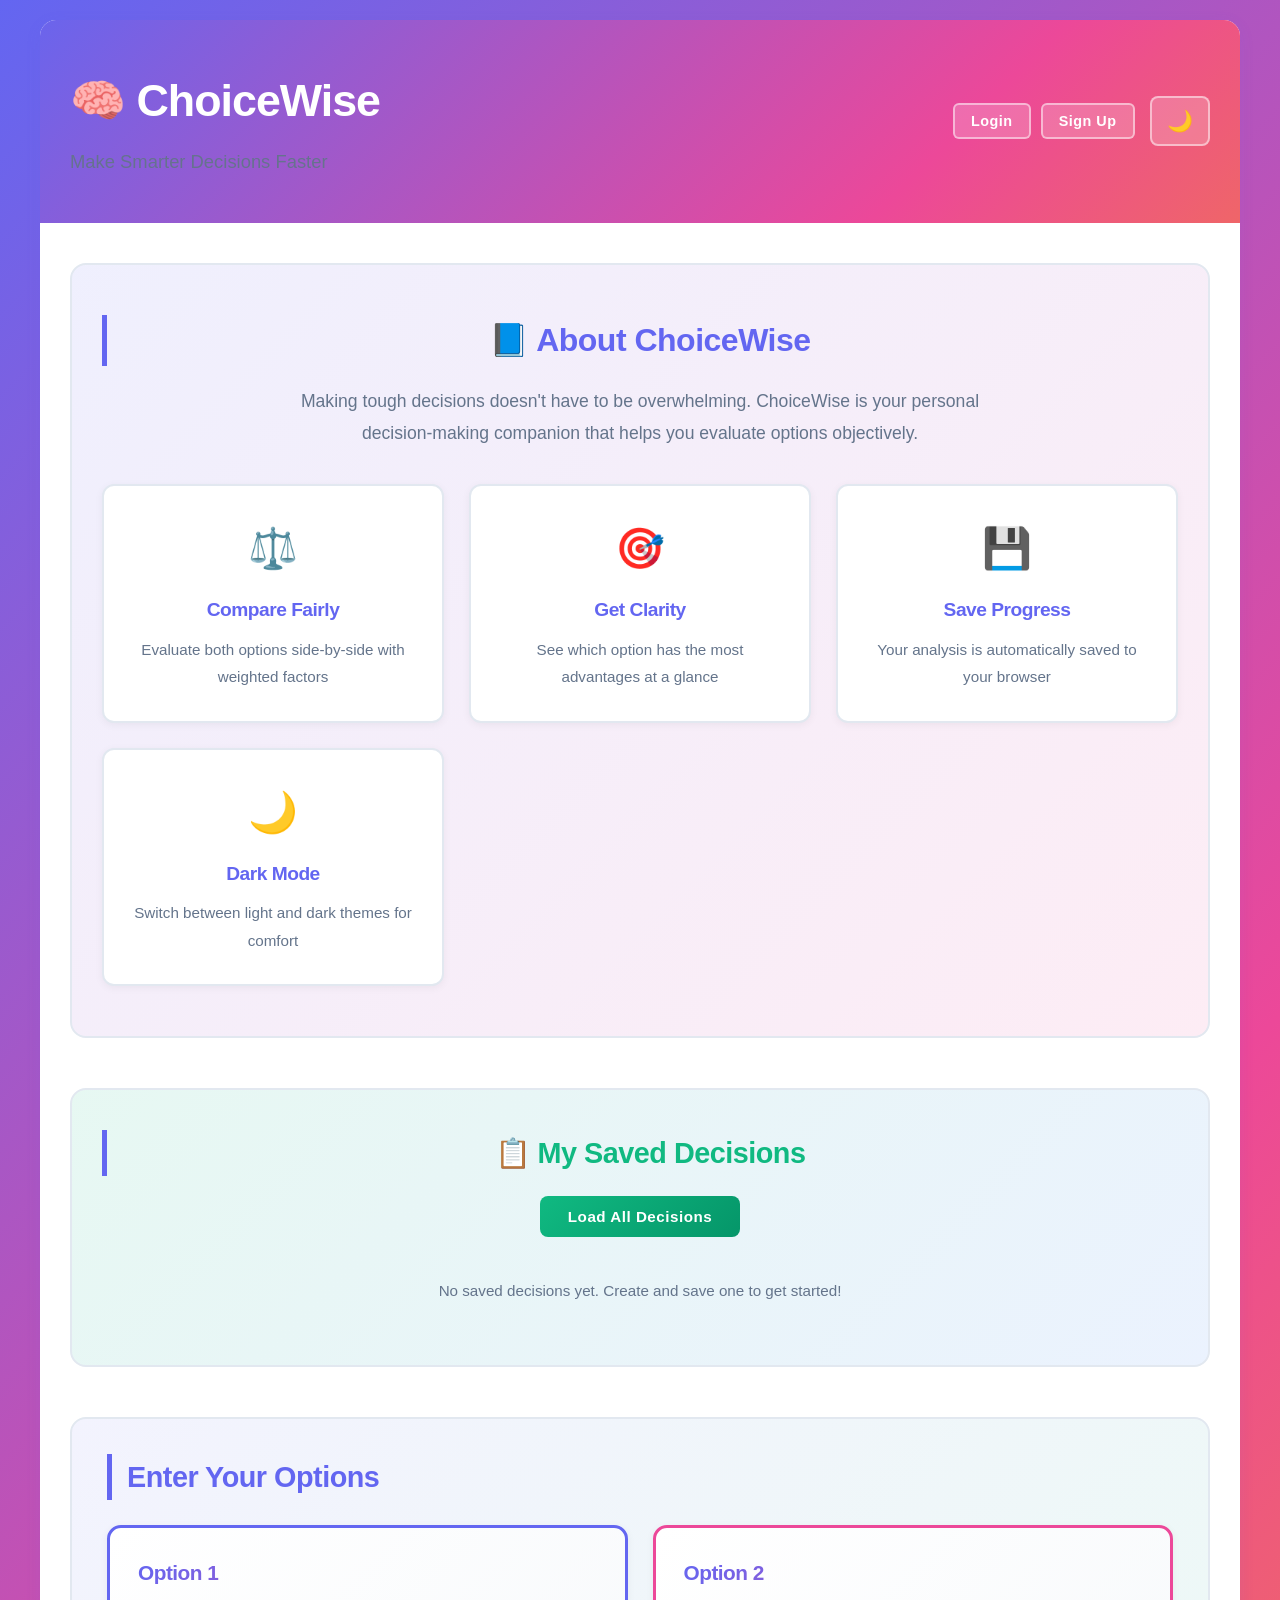
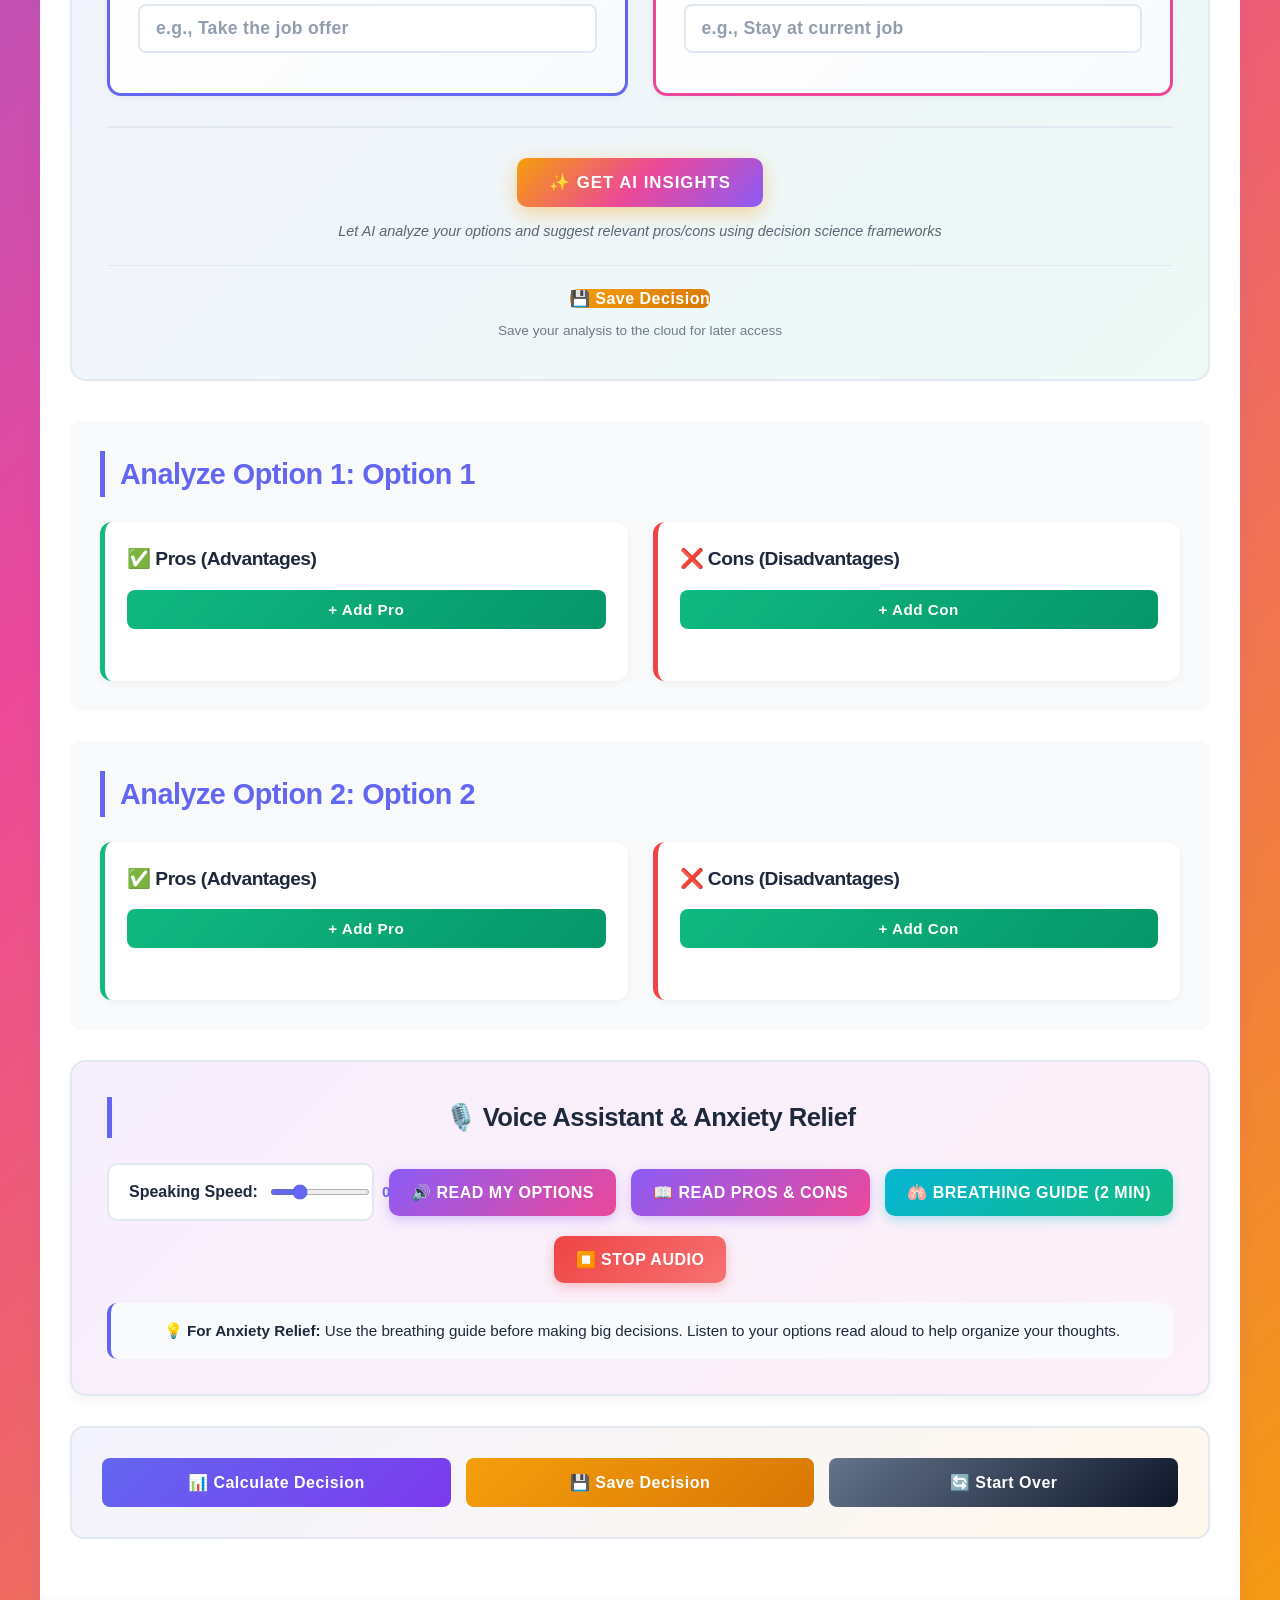
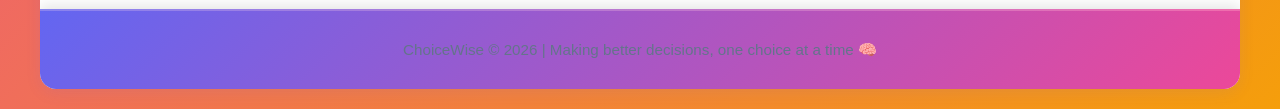
==== commit 8914f74c: "Switch backend persistence to Firestore Fixes merge-conflict artifacts in frontend files, adds missi" ====
--- a/index.html
+++ b/index.html
@@ -1,4 +1,3 @@
-<<<<<<< HEAD
 <!DOCTYPE html>
 <html lang="en">
 <head>
@@ -289,230 +288,3 @@
     <script src="script.js"></script>
 </body>
 </html>
-=======
-<!DOCTYPE html>
-<html lang="en">
-<head>
-    <meta charset="UTF-8">
-    <meta name="viewport" content="width=device-width, initial-scale=1.0">
-    <title>ChoiceWise - Smart Decision Making Tool</title>
-    <link rel="stylesheet" href="style.css">
-</head>
-<body>
-    <div class="container">
-        <!-- HEADER -->
-        <header>
-            <div class="header-top">
-                <div class="header-logo">
-                    <h1>🧠 ChoiceWise</h1>
-                    <p class="subtitle">Make Smarter Decisions Faster</p>
-                </div>
-                <button id="darkModeBtn" onclick="toggleDarkMode()" class="btn-theme" title="Toggle Dark Mode">🌙</button>
-            </div>
-        </header>
-
-        <main>
-            <!-- ABOUT SECTION -->
-            <section class="about-section">
-                <div class="about-container">
-                    <div class="about-content">
-                        <h2>📘 About ChoiceWise</h2>
-                        <p>Making tough decisions doesn't have to be overwhelming. ChoiceWise is your personal decision-making companion that helps you evaluate options objectively.</p>
-                        <div class="features-grid">
-                            <div class="feature-item">
-                                <span class="feature-icon">⚖️</span>
-                                <h3>Compare Fairly</h3>
-                                <p>Evaluate both options side-by-side with weighted factors</p>
-                            </div>
-                            <div class="feature-item">
-                                <span class="feature-icon">🎯</span>
-                                <h3>Get Clarity</h3>
-                                <p>See which option has the most advantages at a glance</p>
-                            </div>
-                            <div class="feature-item">
-                                <span class="feature-icon">💾</span>
-                                <h3>Save Progress</h3>
-                                <p>Your analysis is automatically saved to your browser</p>
-                            </div>
-                            <div class="feature-item">
-                                <span class="feature-icon">🌙</span>
-                                <h3>Dark Mode</h3>
-                                <p>Switch between light and dark themes for comfort</p>
-                            </div>
-                        </div>
-                    </div>
-                </div>
-            </section>
-
-            <!-- SECTION 1: INPUT OPTIONS -->
-            <section class="options-section">
-                <h2>Enter Your Options</h2>
-                <div class="options-container">
-                    <!-- OPTION 1 -->
-                    <div class="option-box">
-                        <h3>Option 1</h3>
-                        <input 
-                            type="text" 
-                            id="option1Input" 
-                            placeholder="e.g., Take the job offer"
-                            class="input-field input-option"
-                        >
-                    </div>
-
-                    <!-- OPTION 2 -->
-                    <div class="option-box">
-                        <h3>Option 2</h3>
-                        <input 
-                            type="text" 
-                            id="option2Input" 
-                            placeholder="e.g., Stay at current job"
-                            class="input-field input-option"
-                        >
-                    </div>
-                </div>
-                
-                <!-- AI INSIGHTS BUTTON -->
-                <div class="ai-insights-container">
-                    <button onclick="generateAIInsights()" class="btn-ai-insights">✨ Get AI Insights</button>
-                    <p class="ai-note">Let AI analyze your options and suggest relevant pros/cons using decision science frameworks</p>
-                </div>
-            </section>
-
-            <!-- SECTION 2: PROS & CONS FOR OPTION 1 -->
-            <section class="analysis-section">
-                <h2>Analyze Option 1: <span id="option1Label">Option 1</span></h2>
-                
-                <div class="pros-cons-container">
-                    <!-- OPTION 1 PROS -->
-                    <div class="pros-section">
-                        <h3>✅ Pros (Advantages)</h3>
-                        <button onclick="addProInputField(1)" class="btn-add">+ Add Pro</button>
-                        <ul id="pros1List" class="items-list"></ul>
-                    </div>
-
-                    <!-- OPTION 1 CONS -->
-                    <div class="cons-section">
-                        <h3>❌ Cons (Disadvantages)</h3>
-                        <button onclick="addConInputField(1)" class="btn-add">+ Add Con</button>
-                        <ul id="cons1List" class="items-list"></ul>
-                    </div>
-                </div>
-            </section>
-
-            <!-- SECTION 3: PROS & CONS FOR OPTION 2 -->
-            <section class="analysis-section">
-                <h2>Analyze Option 2: <span id="option2Label">Option 2</span></h2>
-                
-                <div class="pros-cons-container">
-                    <!-- OPTION 2 PROS -->
-                    <div class="pros-section">
-                        <h3>✅ Pros (Advantages)</h3>
-                        <button onclick="addProInputField(2)" class="btn-add">+ Add Pro</button>
-                        <ul id="pros2List" class="items-list"></ul>
-                    </div>
-
-                    <!-- OPTION 2 CONS -->
-                    <div class="cons-section">
-                        <h3>❌ Cons (Disadvantages)</h3>
-                        <button onclick="addConInputField(2)" class="btn-add">+ Add Con</button>
-                        <ul id="cons2List" class="items-list"></ul>
-                    </div>
-                </div>
-            </section>
-
-            <!-- SECTION 3.5: VOICE & ANXIETY RELIEF -->
-            <section class="voice-section">
-                <h2>🎙️ Voice Assistant & Anxiety Relief</h2>
-                
-                <div class="voice-controls">
-                    <!-- Voice Settings -->
-                    <div class="voice-settings">
-                        <label for="voiceSpeed">Speaking Speed:</label>
-                        <input type="range" id="voiceSpeed" min="0.5" max="2" step="0.1" value="0.9" class="speed-slider">
-                        <span id="speedValue">0.9x (Calm & Clear)</span>
-                    </div>
-
-                    <!-- Read Options Button -->
-                    <button onclick="readOptions()" class="btn-voice">
-                        🔊 Read My Options
-                    </button>
-
-                    <!-- Read Analysis Button -->
-                    <button onclick="readAnalysis()" class="btn-voice">
-                        📖 Read Pros & Cons
-                    </button>
-
-                    <!-- Breathing Exercise Button -->
-                    <button onclick="startBreathingExercise()" class="btn-voice btn-calm">
-                        🫁 Breathing Guide (2 min)
-                    </button>
-
-                    <!-- Stop Voice Button -->
-                    <button onclick="stopVoice()" class="btn-voice btn-stop">
-                        ⏹️ Stop Audio
-                    </button>
-                </div>
-
-                <div class="voice-tips">
-                    <p><strong>💡 For Anxiety Relief:</strong> Use the breathing guide before making big decisions. Listen to your options read aloud to help organize your thoughts.</p>
-                </div>
-            </section>
-
-            <!-- SECTION 4: ACTION BUTTONS -->
-            <section class="action-section">
-                <button onclick="calculateDecision()" class="btn-calculate">📊 Calculate Decision</button>
-                <button onclick="saveDecision()" class="btn-save">💾 Save Decision</button>
-                <button onclick="resetAll()" class="btn-reset">🔄 Start Over</button>
-            </section>
-
-            <!-- SECTION 5: RESULTS -->
-            <section class="results-section" id="resultsSection" style="display: none;">
-                <h2>📈 Decision Analysis Results</h2>
-                
-                <div class="results-grid">
-                    <!-- OPTION 1 RESULT -->
-                    <div class="result-card">
-                        <h3 id="resultOption1Label">Option 1</h3>
-                        <div class="score-display">
-                            <div class="score-value" id="option1Score">0</div>
-                            <div class="score-label">Total Score</div>
-                        </div>
-                        <div class="score-breakdown">
-                            <p><strong>Pros Score:</strong> <span id="option1ProsScore">0</span></p>
-                            <p><strong>Cons Score:</strong> <span id="option1ConsScore">0</span></p>
-                        </div>
-                    </div>
-
-                    <!-- OPTION 2 RESULT -->
-                    <div class="result-card">
-                        <h3 id="resultOption2Label">Option 2</h3>
-                        <div class="score-display">
-                            <div class="score-value" id="option2Score">0</div>
-                            <div class="score-label">Total Score</div>
-                        </div>
-                        <div class="score-breakdown">
-                            <p><strong>Pros Score:</strong> <span id="option2ProsScore">0</span></p>
-                            <p><strong>Cons Score:</strong> <span id="option2ConsScore">0</span></p>
-                        </div>
-                    </div>
-                </div>
-
-                <!-- RECOMMENDATION -->
-                <div class="recommendation-box" id="recommendationBox">
-                    <h3>🎯 My Recommendation</h3>
-                    <div id="recommendation" class="recommendation-text"></div>
-                    <p class="recommendation-note">💡 Remember: This analysis is a guide, not the final decision. Trust your intuition too!</p>
-                </div>
-            </section>
-        </main>
-
-        <!-- FOOTER -->
-        <footer>
-            <p>ChoiceWise © 2026 | Making better decisions, one choice at a time 🧠</p>
-        </footer>
-    </div>
-
-    <script src="script.js"></script>
-</body>
-</html>
->>>>>>> 2fb67bb5e1c1bf4a4a5678fa75d32769ac10adf2
--- a/style.css
+++ b/style.css
@@ -1,4 +1,3 @@
-<<<<<<< HEAD
 /* ============================================
    DECISION HELPER - STYLE.CSS
    Clean & Professional UI for Decision Making App
@@ -1508,1099 +1507,3 @@
         font-size: 0.8em;
     }
 }
-=======
-/* ============================================
-   DECISION HELPER - STYLE.CSS
-   Clean & Professional UI for Decision Making App
-   ============================================ */
-
-/* ============ CSS VARIABLES ============ */
-:root {
-    /* Color Palette - Enhanced & Modern */
-    --primary-color: #6366f1;
-    --primary-dark: #4f46e5;
-    --secondary-color: #ec4899;
-    --accent-color: #f59e0b;
-    --success-color: #10b981;
-    --success-dark: #059669;
-    --danger-color: #ef4444;
-    --danger-dark: #dc2626;
-    --warning-color: #f97316;
-    --warning-dark: #ea580c;
-    --gray-color: #64748b;
-    --gray-dark: #475569;
-
-    /* Light Mode Colors */
-    --bg-color: #ffffff;
-    --text-color: #1e293b;
-    --text-light: #64748b;
-    --border-color: #e2e8f0;
-    --light-bg: #f8fafc;
-    --card-shadow: 0 4px 15px rgba(99, 102, 241, 0.1);
-    --page-bg: linear-gradient(135deg, #6366f1 0%, #ec4899 50%, #f59e0b 100%);
-}
-
-/* Dark Mode CSS Variables */
-body.dark-mode {
-    --bg-color: #0f172a;
-    --text-color: #f1f5f9;
-    --text-light: #cbd5e1;
-    --border-color: #334155;
-    --light-bg: #1e293b;
-    --card-shadow: 0 4px 15px rgba(99, 102, 241, 0.2);
-    --page-bg: linear-gradient(135deg, #1a1a3f 0%, #4a1a4f 50%, #3a2a1a 100%);
-}
-
-/* ============ GLOBAL STYLES ============ */
-* {
-    margin: 0;
-    padding: 0;
-    box-sizing: border-box;
-}
-
-html {
-    scroll-behavior: smooth;
-}
-
-body {
-    font-family: 'Segoe UI', Tahoma, Geneva, Verdana, sans-serif;
-    background: var(--page-bg);
-    color: var(--text-color);
-    line-height: 1.6;
-    min-height: 100vh;
-    padding: 20px;
-    transition: background 0.4s ease, color 0.4s ease;
-}
-
-/* ============ CONTAINER & LAYOUT ============ */
-.container {
-    max-width: 1200px;
-    margin: 0 auto;
-    background-color: var(--bg-color);
-    border-radius: 16px;
-    box-shadow: var(--card-shadow);
-    overflow: hidden;
-    transition: background-color 0.4s ease, box-shadow 0.4s ease;
-}
-
-main {
-    padding: 40px 30px;
-}
-
-/* ============ ABOUT SECTION ============ */
-.about-section {
-    background: linear-gradient(135deg, rgba(99, 102, 241, 0.1) 0%, rgba(236, 72, 153, 0.1) 100%);
-    padding: 50px 30px;
-    border-radius: 16px;
-    margin-bottom: 50px;
-    border: 2px solid var(--border-color);
-}
-
-.about-container {
-    max-width: 100%;
-}
-
-.about-content h2 {
-    color: var(--primary-color);
-    font-size: 2em;
-    margin-bottom: 20px;
-    text-align: center;
-}
-
-.about-content > p {
-    font-size: 1.1em;
-    text-align: center;
-    margin-bottom: 35px;
-    line-height: 1.8;
-    max-width: 700px;
-    margin-left: auto;
-    margin-right: auto;
-}
-
-.features-grid {
-    display: grid;
-    grid-template-columns: repeat(auto-fit, minmax(280px, 1fr));
-    gap: 25px;
-    margin-top: 30px;
-}
-
-.feature-item {
-    background: var(--bg-color);
-    padding: 30px;
-    border-radius: 12px;
-    text-align: center;
-    border: 2px solid var(--border-color);
-    transition: all 0.3s ease;
-    box-shadow: 0 2px 8px rgba(0, 0, 0, 0.05);
-}
-
-.feature-item:hover {
-    transform: translateY(-5px);
-    border-color: var(--primary-color);
-    box-shadow: 0 8px 20px rgba(99, 102, 241, 0.15);
-}
-
-.feature-item .feature-icon {
-    font-size: 2.5em;
-    display: block;
-    margin-bottom: 15px;
-}
-
-.feature-item h3 {
-    color: var(--primary-color);
-    margin-bottom: 10px;
-    font-size: 1.2em;
-}
-
-.feature-item p {
-    font-size: 0.95em;
-    color: var(--text-light);
-    margin: 0;
-}
-
-section {
-    margin-bottom: 40px;
-}
-
-section:last-of-type {
-    margin-bottom: 0;
-}
-
-/* ============ TYPOGRAPHY ============ */
-h1, h2, h3, h4, h5, h6 {
-    font-weight: 700;
-    letter-spacing: -0.5px;
-}
-
-h2 {
-    color: var(--primary-color);
-    font-size: 1.8em;
-    margin-bottom: 25px;
-    padding-left: 15px;
-    border-left: 5px solid var(--primary-color);
-    transition: color 0.3s ease;
-}
-
-h3 {
-    color: var(--text-color);
-    font-size: 1.2em;
-    margin-bottom: 15px;
-}
-
-p {
-    color: var(--text-light);
-    line-height: 1.8;
-}
-
-/* ============ HEADER SECTION ============ */
-header {
-    background: var(--page-bg);
-    color: white;
-    padding: 45px 30px;
-    text-align: center;
-    background-attachment: fixed;
-}
-
-.header-top {
-    display: flex;
-    justify-content: space-between;
-    align-items: center;
-    margin-bottom: 0;
-    flex-wrap: wrap;
-    gap: 20px;
-}
-
-.header-logo {
-    flex: 1;
-    text-align: left;
-}
-
-header h1 {
-    font-size: 2.8em;
-    margin: 0;
-    text-transform: none;
-    font-weight: 800;
-    letter-spacing: -1px;
-}
-
-.subtitle {
-    font-size: 1.15em;
-    opacity: 0.95;
-    margin-top: 8px;
-    margin-bottom: 0;
-    font-weight: 500;
-}
-
-/* Dark Mode Button */
-.btn-theme {
-    background-color: rgba(255, 255, 255, 0.2);
-    color: white;
-    border: 2px solid rgba(255, 255, 255, 0.5);
-    padding: 10px 15px;
-    border-radius: 8px;
-    font-size: 1.3em;
-    cursor: pointer;
-    transition: all 0.3s ease;
-    display: flex;
-    align-items: center;
-    justify-content: center;
-    min-width: 50px;
-    min-height: 50px;
-}
-
-.btn-theme:hover {
-    background-color: rgba(255, 255, 255, 0.3);
-    border-color: white;
-    transform: scale(1.08);
-}
-
-.btn-theme:active {
-    transform: scale(0.95);
-}
-
-/* ============ OPTIONS SECTION (CARDS) ============ */
-.options-section {
-    background: linear-gradient(135deg, rgba(99, 102, 241, 0.08) 0%, rgba(16, 185, 129, 0.08) 100%);
-    padding: 35px;
-    border-radius: 16px;
-    margin-bottom: 40px;
-    transition: background-color 0.4s ease;
-    border: 2px solid var(--border-color);
-}
-
-.options-container {
-    display: grid;
-    grid-template-columns: 1fr 1fr;
-    gap: 25px;
-}
-
-.option-box {
-    background: var(--bg-color);
-    padding: 28px;
-    border-radius: 14px;
-    border: 3px solid transparent;
-    transition: all 0.3s ease;
-    box-shadow: 0 2px 8px rgba(0, 0, 0, 0.05);
-    background: linear-gradient(135deg, var(--bg-color) 0%, var(--light-bg) 100%);
-}
-
-.option-box:nth-child(1) {
-    border-color: var(--primary-color);
-}
-
-.option-box:nth-child(2) {
-    border-color: var(--secondary-color);
-}
-
-.option-box:hover {
-    transform: translateY(-5px);
-    box-shadow: 0 12px 25px rgba(0, 0, 0, 0.1);
-}
-
-.option-box h3 {
-    background: linear-gradient(135deg, var(--primary-color) 0%, var(--secondary-color) 100%);
-    -webkit-background-clip: text;
-    -webkit-text-fill-color: transparent;
-    background-clip: text;
-    font-size: 1.3em;
-    margin-bottom: 15px;
-}
-
-/* ============ AI INSIGHTS CONTAINER ============ */
-.ai-insights-container {
-    text-align: center;
-    margin-top: 30px;
-    padding-top: 30px;
-    border-top: 2px solid var(--border-color);
-}
-
-.btn-ai-insights {
-    background: linear-gradient(135deg, #f59e0b 0%, #ec4899 50%, #8b5cf6 100%);
-    color: white;
-    border: none;
-    padding: 14px 32px;
-    border-radius: 10px;
-    font-size: 1.05em;
-    font-weight: 700;
-    cursor: pointer;
-    transition: all 0.3s ease;
-    box-shadow: 0 6px 20px rgba(245, 158, 11, 0.4);
-    text-transform: uppercase;
-    letter-spacing: 1px;
-}
-
-.btn-ai-insights:hover {
-    transform: translateY(-3px);
-    box-shadow: 0 10px 30px rgba(245, 158, 11, 0.6);
-}
-
-.btn-ai-insights:active {
-    transform: translateY(-1px);
-}
-
-.ai-note {
-    color: var(--text-color);
-    font-size: 0.9em;
-    margin-top: 12px;
-    font-style: italic;
-    opacity: 0.7;
-}
-
-/* ============ FORM ELEMENTS ============ */
-.form-group {
-    margin-bottom: 20px;
-}
-
-.input-field {
-    width: 100%;
-    padding: 12px 16px;
-    border: 2px solid var(--border-color);
-    border-radius: 8px;
-    font-size: 1em;
-    background-color: var(--bg-color);
-    color: var(--text-color);
-    transition: all 0.3s ease;
-    margin-bottom: 12px;
-    font-family: inherit;
-}
-
-.input-field::placeholder {
-    color: var(--text-light);
-    opacity: 0.7;
-}
-
-.input-field:focus {
-    outline: none;
-    border-color: var(--primary-color);
-    box-shadow: 0 0 0 3px rgba(102, 126, 234, 0.15);
-    background-color: var(--bg-color);
-}
-
-.input-option {
-    font-weight: 600;
-    font-size: 1.1em;
-    letter-spacing: 0.3px;
-}
-
-/* Importance Selector */
-.importance-selector {
-    display: flex;
-    align-items: center;
-    gap: 12px;
-    margin-bottom: 12px;
-}
-
-.importance-selector label {
-    font-weight: 600;
-    font-size: 0.95em;
-    color: var(--text-color);
-    min-width: 85px;
-}
-
-.importance-select {
-    flex: 1;
-    padding: 10px 12px;
-    border: 2px solid var(--border-color);
-    border-radius: 8px;
-    background-color: var(--bg-color);
-    color: var(--text-color);
-    font-size: 0.95em;
-    cursor: pointer;
-    font-family: inherit;
-    font-weight: 500;
-    transition: all 0.3s ease;
-}
-
-.importance-select:focus {
-    outline: none;
-    border-color: var(--primary-color);
-    box-shadow: 0 0 0 3px rgba(102, 126, 234, 0.15);
-}
-
-.importance-select:hover {
-    border-color: var(--primary-color);
-}
-
-/* ============ ANALYSIS SECTIONS (PROS & CONS) ============ */
-.analysis-section {
-    background: var(--light-bg);
-    padding: 30px;
-    border-radius: 12px;
-    margin-bottom: 30px;
-    transition: background-color 0.4s ease;
-}
-
-.analysis-section h2 {
-    margin-top: 0;
-}
-
-.pros-cons-container {
-    display: grid;
-    grid-template-columns: 1fr 1fr;
-    gap: 25px;
-}
-
-.pros-section,
-.cons-section {
-    background: var(--bg-color);
-    padding: 22px;
-    border-radius: 12px;
-    border-left: 5px solid var(--success-color);
-    box-shadow: 0 2px 8px rgba(0, 0, 0, 0.05);
-    transition: all 0.3s ease;
-}
-
-.cons-section {
-    border-left-color: var(--danger-color);
-}
-
-.pros-section:hover,
-.cons-section:hover {
-    box-shadow: 0 6px 16px rgba(0, 0, 0, 0.1);
-    transform: translateY(-2px);
-}
-
-/* ============ ITEM LISTS ============ */
-.items-list {
-    list-style: none;
-    margin-bottom: 15px;
-}
-
-.items-list li {
-    background-color: var(--light-bg);
-    padding: 14px 16px;
-    margin-bottom: 10px;
-    border-radius: 8px;
-    display: flex;
-    justify-content: space-between;
-    align-items: center;
-    border-left: 4px solid var(--primary-color);
-    flex-wrap: wrap;
-    gap: 10px;
-    transition: all 0.3s ease;
-    box-shadow: 0 2px 6px rgba(0, 0, 0, 0.05);
-}
-
-.items-list li:hover {
-    box-shadow: 0 4px 10px rgba(0, 0, 0, 0.1);
-    transform: translateX(3px);
-}
-
-.items-list li span {
-    flex: 1 1 auto;
-    min-width: 150px;
-    color: var(--text-color);
-    font-size: 0.95em;
-}
-
-.items-list li .importance-badge {
-    background-color: var(--primary-color);
-    color: white;
-    padding: 5px 12px;
-    border-radius: 20px;
-    font-size: 0.8em;
-    font-weight: 700;
-    letter-spacing: 0.5px;
-    flex-shrink: 0;
-}
-
-.items-list li button {
-    background-color: var(--danger-color);
-    color: white;
-    padding: 6px 14px;
-    font-size: 0.85em;
-    border-radius: 6px;
-    cursor: pointer;
-    border: none;
-    font-weight: 600;
-    transition: all 0.3s ease;
-    flex-shrink: 0;
-}
-
-.items-list li button:hover {
-    background-color: var(--danger-dark);
-    transform: scale(1.05);
-}
-
-.items-list li button:active {
-    transform: scale(0.95);
-}
-
-/* ============ BUTTONS ============ */
-button {
-    cursor: pointer;
-    font-size: 1em;
-    border: none;
-    border-radius: 8px;
-    transition: all 0.3s ease;
-    font-weight: 600;
-    letter-spacing: 0.5px;
-    font-family: inherit;
-}
-
-button:active {
-    transform: scale(0.97);
-}
-
-/* Add Button */
-.btn-add {
-    background: linear-gradient(135deg, var(--success-color) 0%, #059669 100%);
-    color: white;
-    padding: 11px 20px;
-    width: 100%;
-    margin-bottom: 15px;
-    font-size: 0.95em;
-    font-weight: 700;
-}
-
-.btn-add:hover {
-    background: linear-gradient(135deg, var(--success-dark) 0%, #047857 100%);
-    transform: translateY(-2px);
-    box-shadow: 0 6px 16px rgba(16, 185, 129, 0.4);
-}
-
-/* ============ VOICE SECTION ============ */
-.voice-section {
-    background: linear-gradient(135deg, rgba(147, 51, 234, 0.08) 0%, rgba(236, 72, 153, 0.08) 100%);
-    padding: 35px;
-    border-radius: 16px;
-    margin-bottom: 30px;
-    border: 2px solid var(--border-color);
-    box-shadow: 0 4px 12px rgba(0, 0, 0, 0.05);
-}
-
-.voice-section h2 {
-    color: var(--text-color);
-    margin-bottom: 25px;
-    text-align: center;
-    font-size: 1.6em;
-}
-
-.voice-controls {
-    display: flex;
-    flex-wrap: wrap;
-    gap: 15px;
-    justify-content: center;
-    align-items: center;
-    margin-bottom: 20px;
-}
-
-.voice-settings {
-    display: flex;
-    align-items: center;
-    gap: 12px;
-    background: var(--bg-color);
-    padding: 14px 20px;
-    border-radius: 10px;
-    border: 2px solid var(--border-color);
-    flex: 1;
-    min-width: 250px;
-}
-
-.voice-settings label {
-    font-weight: 600;
-    color: var(--text-color);
-    min-width: fit-content;
-}
-
-.speed-slider {
-    flex: 1;
-    min-width: 100px;
-    height: 6px;
-    border-radius: 3px;
-    background: var(--border-color);
-    outline: none;
-    cursor: pointer;
-    accent-color: var(--primary-color);
-}
-
-#speedValue {
-    color: var(--primary-color);
-    font-weight: 700;
-    font-size: 0.95em;
-    min-width: fit-content;
-}
-
-.btn-voice {
-    background: linear-gradient(135deg, #8b5cf6 0%, #ec4899 100%);
-    color: white;
-    border: none;
-    padding: 14px 22px;
-    border-radius: 10px;
-    font-size: 1em;
-    font-weight: 700;
-    cursor: pointer;
-    transition: all 0.3s ease;
-    box-shadow: 0 4px 12px rgba(139, 92, 246, 0.3);
-    white-space: nowrap;
-    text-transform: uppercase;
-    letter-spacing: 0.5px;
-}
-
-.btn-voice:hover {
-    transform: translateY(-3px);
-    box-shadow: 0 8px 20px rgba(139, 92, 246, 0.5);
-}
-
-.btn-voice:active {
-    transform: translateY(-1px);
-}
-
-.btn-calm {
-    background: linear-gradient(135deg, #06b6d4 0%, #10b981 100%);
-    box-shadow: 0 4px 12px rgba(6, 182, 212, 0.3);
-}
-
-.btn-calm:hover {
-    box-shadow: 0 8px 20px rgba(6, 182, 212, 0.5);
-}
-
-.btn-stop {
-    background: linear-gradient(135deg, #ef4444 0%, #f87171 100%);
-    box-shadow: 0 4px 12px rgba(239, 68, 68, 0.3);
-}
-
-.btn-stop:hover {
-    box-shadow: 0 8px 20px rgba(239, 68, 68, 0.5);
-}
-
-.voice-tips {
-    background: var(--light-bg);
-    padding: 16px 20px;
-    border-radius: 10px;
-    border-left: 4px solid var(--primary-color);
-    margin-top: 20px;
-    text-align: center;
-}
-
-.voice-tips p {
-    color: var(--text-color);
-    font-size: 0.95em;
-    margin: 0;
-    line-height: 1.6;
-}
-
-/* Dark mode adjustments */
-.dark-mode .voice-section {
-    background: linear-gradient(135deg, rgba(139, 92, 246, 0.12) 0%, rgba(236, 72, 153, 0.12) 100%);
-}
-
-/* ============ ACTION SECTION ============ */
-.action-section {
-    display: flex;
-    flex-wrap: wrap;
-    gap: 15px;
-    justify-content: center;
-    background: linear-gradient(135deg, rgba(99, 102, 241, 0.08) 0%, rgba(249, 158, 11, 0.08) 100%);
-    padding: 30px;
-    border-radius: 14px;
-    margin-bottom: 30px;
-    transition: background-color 0.4s ease;
-    border: 2px solid var(--border-color);
-}
-
-.action-section button {
-    flex: 1;
-    min-width: 180px;
-    padding: 15px 30px;
-    font-size: 1em;
-}
-
-/* Calculate Button */
-.btn-calculate {
-    background: linear-gradient(135deg, var(--primary-color) 0%, #7c3aed 100%);
-    color: white;
-}
-
-.btn-calculate:hover {
-    background: linear-gradient(135deg, var(--primary-dark) 0%, #6d28d9 100%);
-    transform: translateY(-2px);
-    box-shadow: 0 8px 20px rgba(99, 102, 241, 0.5);
-}
-
-/* Save Button */
-.btn-save {
-    background: linear-gradient(135deg, var(--accent-color) 0%, #d97706 100%);
-    color: white;
-}
-
-.btn-save:hover {
-    background: linear-gradient(135deg, #f59e0b 0%, #b45309 100%);
-    transform: translateY(-2px);
-    box-shadow: 0 8px 20px rgba(245, 158, 11, 0.5);
-}
-
-/* Reset Button */
-.btn-reset {
-    background: linear-gradient(135deg, var(--gray-color) 0%, #0f172a 100%);
-    color: white;
-}
-
-.btn-reset:hover {
-    background: linear-gradient(135deg, var(--gray-dark) 0%, #1e293b 100%);
-    transform: translateY(-2px);
-    box-shadow: 0 8px 16px rgba(0, 0, 0, 0.3);
-}
-
-/* ============ RESULTS SECTION ============ */
-.results-section {
-    background: linear-gradient(135deg, rgba(99, 102, 241, 0.08) 0%, rgba(16, 185, 129, 0.08) 100%);
-    padding: 35px;
-    border-radius: 14px;
-    animation: slideIn 0.5s cubic-bezier(0.34, 1.56, 0.64, 1);
-    transition: background-color 0.4s ease;
-    border: 2px solid var(--border-color);
-}
-
-@keyframes slideIn {
-    from {
-        opacity: 0;
-        transform: translateY(20px);
-    }
-    to {
-        opacity: 1;
-        transform: translateY(0);
-    }
-}
-
-/* Results Grid */
-.results-grid {
-    display: grid;
-    grid-template-columns: 1fr 1fr;
-    gap: 25px;
-    margin-bottom: 30px;
-}
-
-/* Result Cards */
-.result-card {
-    background: var(--bg-color);
-    padding: 28px;
-    border-radius: 12px;
-    border: 2px solid var(--border-color);
-    text-align: center;
-    transition: all 0.3s ease;
-    box-shadow: 0 4px 12px rgba(0, 0, 0, 0.05);
-}
-
-.result-card:hover {
-    transform: translateY(-5px);
-    box-shadow: 0 12px 28px rgba(0, 0, 0, 0.12);
-    border-color: var(--primary-color);
-}
-
-.result-card h3 {
-    color: var(--primary-color);
-    margin-bottom: 20px;
-    font-size: 1.3em;
-}
-
-/* Score Display */
-.score-display {
-    background: var(--page-bg);
-    color: white;
-    padding: 30px;
-    border-radius: 12px;
-    margin-bottom: 20px;
-    box-shadow: 0 6px 16px rgba(102, 126, 234, 0.2);
-}
-
-.score-value {
-    font-size: 3.5em;
-    font-weight: 800;
-    margin-bottom: 12px;
-    letter-spacing: -1px;
-}
-
-.score-label {
-    font-size: 1.05em;
-    opacity: 0.95;
-    font-weight: 500;
-}
-
-/* Score Breakdown */
-.score-breakdown {
-    text-align: left;
-}
-
-.score-breakdown p {
-    padding: 12px 0;
-    border-bottom: 1px solid var(--border-color);
-    color: var(--text-color);
-    display: flex;
-    justify-content: space-between;
-    align-items: center;
-    font-size: 0.95em;
-}
-
-.score-breakdown p:last-child {
-    border-bottom: none;
-}
-
-.score-breakdown strong {
-    color: var(--text-color);
-    font-weight: 700;
-}
-
-/* ============ RECOMMENDATION BOX ============ */
-.recommendation-box {
-    background: linear-gradient(135deg, rgba(99, 102, 241, 0.05) 0%, rgba(236, 72, 153, 0.05) 100%);
-    padding: 35px;
-    border-radius: 14px;
-    border: 3px solid var(--primary-color);
-    text-align: center;
-    box-shadow: 0 4px 12px rgba(99, 102, 241, 0.1);
-    transition: all 0.3s ease;
-}
-
-.recommendation-box:hover {
-    box-shadow: 0 12px 28px rgba(99, 102, 241, 0.2);
-    transform: translateY(-3px);
-}
-
-.recommendation-box h3 {
-    color: var(--primary-color);
-    margin-bottom: 18px;
-    font-size: 1.4em;
-}
-
-.recommendation-text {
-    font-size: 1.1em;
-    font-weight: 600;
-    margin-bottom: 18px;
-    line-height: 1.9;
-    color: var(--text-color);
-}
-
-.recommendation-text p {
-    margin-bottom: 10px;
-}
-
-.recommendation-note {
-    font-size: 0.9em;
-    color: var(--text-light);
-    font-style: italic;
-    margin-top: 15px;
-}
-
-/* ============ FOOTER ============ */
-footer {
-    background: linear-gradient(135deg, var(--primary-color) 0%, var(--secondary-color) 100%);
-    color: white;
-    text-align: center;
-    padding: 25px 30px;
-    border-top: 2px solid rgba(255, 255, 255, 0.2);
-    font-size: 0.95em;
-    font-weight: 500;
-    box-shadow: 0 -4px 12px rgba(0, 0, 0, 0.1);
-}
-
-.dark-mode footer {
-    box-shadow: 0 -4px 12px rgba(0, 0, 0, 0.3);
-}
-
-/* ============ RESPONSIVE DESIGN ============ */
-@media (max-width: 900px) {
-    main {
-        padding: 30px 20px;
-    }
-
-    header {
-        padding: 30px 20px;
-    }
-
-    header h1 {
-        font-size: 2em;
-    }
-
-    h2 {
-        font-size: 1.5em;
-    }
-}
-
-@media (max-width: 768px) {
-    /* Grid Layouts */
-    .options-container,
-    .pros-cons-container,
-    .results-grid {
-        grid-template-columns: 1fr;
-        gap: 20px;
-    }
-
-    /* Header */
-    .header-top {
-        flex-direction: column;
-        align-items: stretch;
-    }
-
-    header h1 {
-        font-size: 1.6em;
-    }
-
-    .btn-theme {
-        align-self: flex-start;
-    }
-
-    /* Action Buttons */
-    .action-section {
-        flex-direction: column;
-        gap: 10px;
-    }
-
-    .action-section button {
-        width: 100%;
-        min-width: unset;
-    }
-
-    /* Voice Controls */
-    .voice-controls {
-        flex-direction: column;
-    }
-
-    .voice-settings {
-        flex: 1;
-        width: 100%;
-        min-width: unset;
-    }
-
-    .btn-voice {
-        width: 100%;
-    }
-
-    /* Lists */
-    .items-list li {
-        flex-direction: column;
-        align-items: flex-start;
-    }
-
-    /* Score Display */
-    .score-value {
-        font-size: 2.5em;
-    }
-
-    /* Main Padding */
-    main {
-        padding: 20px 15px;
-    }
-
-    section {
-        margin-bottom: 30px;
-    }
-
-    .analysis-section,
-    .options-section {
-        padding: 20px;
-    }
-}
-
-@media (max-width: 480px) {
-    /* Container & Borders */
-    .container {
-        border-radius: 8px;
-    }
-
-    /* Header */
-    header {
-        padding: 20px 15px;
-        text-align: left;
-    }
-
-    .header-top {
-        gap: 10px;
-    }
-
-    header h1 {
-        font-size: 1.3em;
-        margin-bottom: 5px;
-    }
-
-    .subtitle {
-        font-size: 0.9em;
-    }
-
-    /* Typography */
-    h2 {
-        font-size: 1.2em;
-        margin-bottom: 15px;
-        padding-left: 12px;
-    }
-
-    h3 {
-        font-size: 1em;
-    }
-
-    /* Sections */
-    main {
-        padding: 15px;
-    }
-
-    section {
-        margin-bottom: 20px;
-    }
-
-    .analysis-section {
-        padding: 15px;
-    }
-
-    .result-card {
-        padding: 15px;
-    }
-
-    .recommendation-box {
-        padding: 18px;
-    }
-
-    /* Forms */
-    .importance-selector {
-        flex-direction: column;
-        align-items: flex-start;
-        gap: 8px;
-    }
-
-    .importance-selector label {
-        min-width: none;
-    }
-
-    .importance-select {
-        width: 100%;
-    }
-
-    /* Buttons */
-    .btn-add,
-    .action-section button,
-    .btn-voice {
-        padding: 12px 15px;
-        font-size: 0.9em;
-    }
-
-    .voice-settings {
-        flex-direction: column;
-        align-items: flex-start;
-        gap: 8px;
-    }
-
-    .speed-slider {
-        width: 100%;
-    }
-
-    /* Score */
-    .score-value {
-        font-size: 2em;
-    }
-
-    /* Footer */
-    footer {
-        padding: 15px;
-        font-size: 0.85em;
-    }
-
-    .items-list li .importance-badge {
-        padding: 4px 8px;
-        font-size: 0.7em;
-    }
-
-    .items-list li button {
-        padding: 5px 10px;
-        font-size: 0.8em;
-    }
-}
->>>>>>> 2fb67bb5e1c1bf4a4a5678fa75d32769ac10adf2
